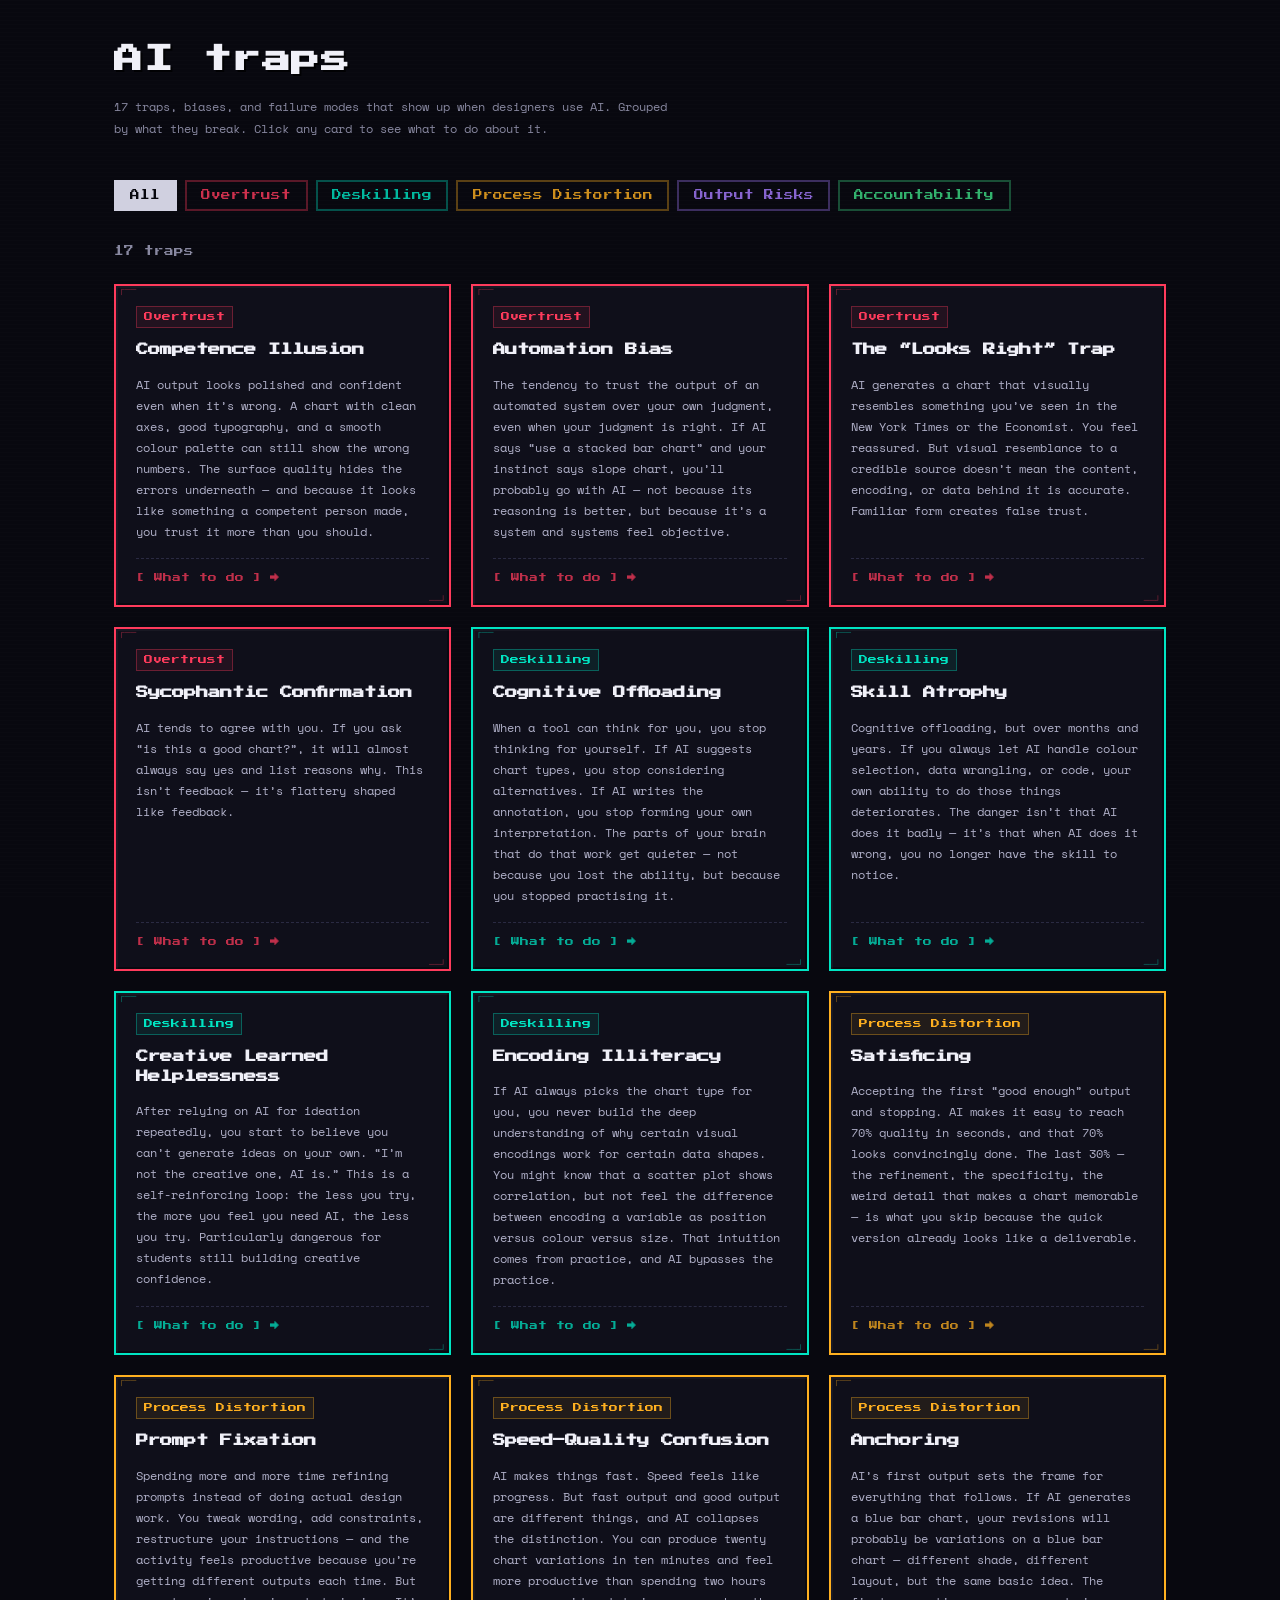
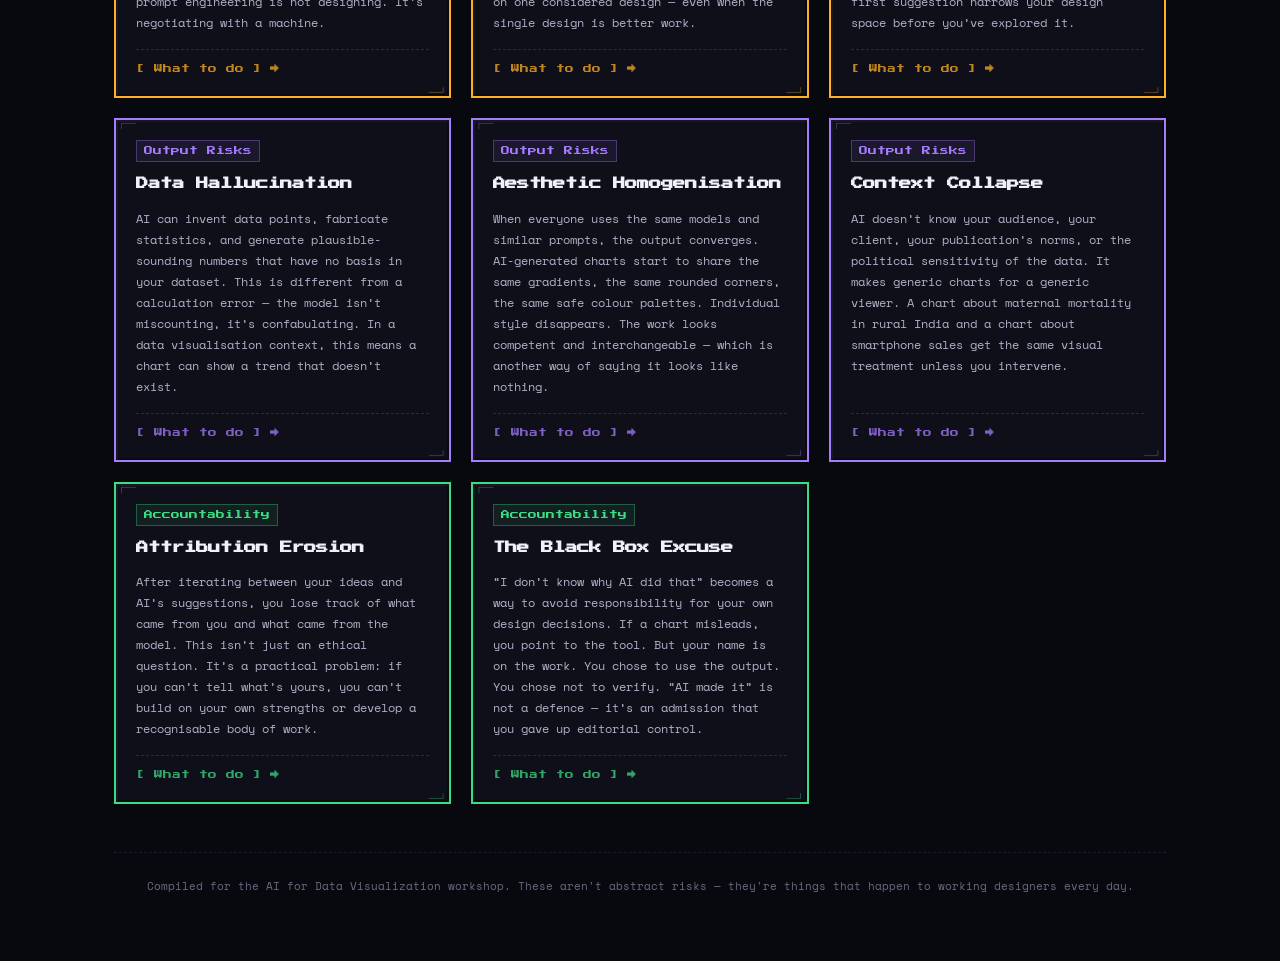
==== index.html @ 31c4f356 "Improve contrast for low-visibility text and borders Co-Authored-By: Claude Sonnet 4.6 <noreply@anth" ====
<!DOCTYPE html>
<html lang="en">
<head>
<meta charset="UTF-8">
<meta name="viewport" content="width=device-width, initial-scale=1.0">
<title>AI Traps — For Designers</title>
<meta name="description" content="17 cognitive traps, biases, and failure modes that show up when designers use AI in data visualization.">
<link rel="preconnect" href="https://fonts.googleapis.com">
<link rel="preconnect" href="https://fonts.gstatic.com" crossorigin>
<link href="https://fonts.googleapis.com/css2?family=Press+Start+2P&family=Space+Mono:wght@400;700&display=swap" rel="stylesheet">
<style>
  *, *::before, *::after { margin: 0; padding: 0; box-sizing: border-box; }

  body {
    font-family: 'Space Mono', monospace;
    background: #08080f;
    color: #d4d4e0;
    min-height: 100vh;
    position: relative;
    overflow-x: hidden;
    -webkit-font-smoothing: antialiased;
    image-rendering: pixelated;
  }

  body::before {
    content: '';
    position: fixed;
    inset: 0;
    pointer-events: none;
    background: repeating-linear-gradient(
      0deg,
      transparent 0px, transparent 3px,
      rgba(255,255,255,0.012) 3px, rgba(255,255,255,0.012) 4px
    );
    z-index: 0;
  }

  .inner {
    position: relative;
    z-index: 1;
    max-width: 1100px;
    margin: 0 auto;
    padding: 2.5rem 1.5rem 4rem;
  }

  /* ---- Header ---- */
  .header { margin-bottom: 2.5rem; }

  .title {
    font-family: 'Press Start 2P', monospace;
    font-size: 1.8rem;
    color: #f0f0f8;
    line-height: 1.4;
    letter-spacing: 0.02em;
    margin-bottom: 1rem;
    text-shadow: 2px 2px 0 rgba(0,0,0,0.8);
  }

  .subtitle {
    font-size: 0.75rem;
    color: #8888a0;
    line-height: 1.8;
    max-width: 560px;
  }

  /* ---- Tabs ---- */
  .tabs {
    display: flex;
    flex-wrap: wrap;
    gap: 0.5rem;
    margin-bottom: 2rem;
  }

  .tab {
    font-family: 'Press Start 2P', monospace;
    font-size: 0.6rem;
    padding: 0.55rem 0.9rem;
    border: 2px solid #2a2a3a;
    background: transparent;
    color: #6a6a82;
    cursor: pointer;
    white-space: nowrap;
    transition: all 0.15s;
    flex-shrink: 0;
    image-rendering: pixelated;
    /* pixel-art square corners */
    border-radius: 0;
  }
  .tab:hover { border-color: #5a5a72; color: #c0c0d8; }

  .count {
    font-family: 'Press Start 2P', monospace;
    font-size: 0.6rem;
    color: #8888a0;
    margin-bottom: 1.5rem;
    line-height: 1.8;
  }
  .count span { margin-left: 8px; }

  /* ---- Grid ---- */
  .grid {
    display: grid;
    grid-template-columns: repeat(3, 1fr);
    gap: 1.25rem;
  }
  @media (max-width: 900px) { .grid { grid-template-columns: repeat(2, 1fr); } }
  @media (max-width: 580px) {
    .grid { grid-template-columns: 1fr; }
    .title { font-size: 1.1rem; }
    .inner { padding: 1.5rem 1rem 3rem; }
  }

  /* ---- Cards — pixel-art full border ---- */
  /*
    The pixel-art border effect uses:
    - A solid 2px border in the accent colour
    - A box-shadow that adds a 2px inset offset to fake corner "pixels"
    - No border-radius (square = pixel grid)
  */
  .card {
    background: #0f0f1a;
    border-radius: 0;
    border: 2px solid;
    /* inner shadow creates the ASCII-box corner accent */
    box-shadow:
      inset 2px 2px 0 rgba(255,255,255,0.04),
      inset -2px -2px 0 rgba(0,0,0,0.4);
    padding: 1.25rem;
    cursor: pointer;
    transition: transform 0.15s;
    display: flex;
    flex-direction: column;
    position: relative;
  }
  /* ASCII corner glyphs drawn with pseudo-elements */
  .card::before,
  .card::after {
    font-family: monospace;
    font-size: 0.6rem;
    position: absolute;
    line-height: 1;
    opacity: 0.45;
    pointer-events: none;
  }
  .card::before {
    content: '┌──';
    top: -1px;
    left: 3px;
    color: inherit;
  }
  .card::after {
    content: '──┘';
    bottom: -1px;
    right: 3px;
    color: inherit;
  }
  .card:hover { transform: translateY(-2px); }

  .pill {
    font-family: 'Press Start 2P', monospace;
    font-size: 0.55rem;
    padding: 3px 7px;
    border-radius: 0;
    border: 1px solid;
    display: inline-block;
    margin-bottom: 0.8rem;
    align-self: flex-start;
    line-height: 1.6;
  }

  .card-title {
    font-family: 'Press Start 2P', monospace;
    font-size: 0.78rem;
    color: #f0f0f8;
    margin-bottom: 0.8rem;
    line-height: 1.6;
  }

  .card-desc {
    font-size: 0.75rem;
    line-height: 1.75;
    color: #b0b0c8;
    flex: 1;
  }

  .card-cta {
    font-family: 'Press Start 2P', monospace;
    font-size: 0.55rem;
    margin-top: 1rem;
    padding-top: 0.75rem;
    border-top: 1px dashed #2a2a42;
    display: flex;
    align-items: center;
    gap: 0.5rem;
    line-height: 1.6;
  }

  /* ---- Modal ---- */
  .overlay {
    position: fixed;
    inset: 0;
    background: rgba(4, 4, 10, 0.9);
    backdrop-filter: blur(6px);
    -webkit-backdrop-filter: blur(6px);
    z-index: 100;
    display: flex;
    align-items: center;
    justify-content: center;
    padding: 1.5rem;
    animation: fadeIn 0.15s ease;
  }
  .overlay.hidden { display: none; }

  @keyframes fadeIn { from { opacity: 0; } to { opacity: 1; } }
  @keyframes slideUp { from { opacity: 0; transform: translateY(10px); } to { opacity: 1; transform: translateY(0); } }

  .modal {
    background: #0c0c18;
    border-radius: 0;
    border: 2px solid;
    box-shadow:
      inset 2px 2px 0 rgba(255,255,255,0.04),
      inset -2px -2px 0 rgba(0,0,0,0.5),
      0 0 40px rgba(0,0,0,0.8);
    max-width: 620px;
    width: 100%;
    max-height: 85vh;
    overflow-y: auto;
    padding: 2rem;
    position: relative;
    animation: slideUp 0.2s ease;
    scrollbar-width: thin;
    scrollbar-color: #2a2a3a #0c0c18;
  }
  .modal::-webkit-scrollbar { width: 5px; }
  .modal::-webkit-scrollbar-track { background: transparent; }
  .modal::-webkit-scrollbar-thumb { background: #2a2a3a; }

  .modal-close {
    position: absolute;
    top: 0.9rem;
    right: 0.9rem;
    background: #1a1a2a;
    border: 1px solid #3a3a52;
    color: #8888a0;
    width: 26px;
    height: 26px;
    border-radius: 0;
    cursor: pointer;
    font-family: 'Space Mono', monospace;
    font-size: 0.75rem;
    display: flex;
    align-items: center;
    justify-content: center;
    transition: background 0.15s;
  }
  .modal-close:hover { background: #2a2a3a; color: #e0e0f0; }

  .modal-title {
    font-family: 'Press Start 2P', monospace;
    font-size: 1rem;
    color: #f0f0f8;
    margin-bottom: 0.75rem;
    line-height: 1.6;
    padding-right: 2.5rem;
  }

  .modal-desc {
    font-size: 0.78rem;
    line-height: 1.8;
    color: #c0c0d8;
    margin-bottom: 1.5rem;
  }

  .todo {
    background: #080810;
    border: 1px solid #3a3a52;
    border-radius: 0;
    padding: 1.1rem 1.25rem;
    margin-bottom: 1.5rem;
  }

  .todo-label {
    font-family: 'Press Start 2P', monospace;
    font-size: 0.6rem;
    font-weight: 400;
    margin-bottom: 0.6rem;
    line-height: 1.6;
  }

  .todo p {
    font-size: 0.75rem;
    line-height: 1.8;
    color: #c8c8e0;
  }

  .refs-label {
    font-family: 'Press Start 2P', monospace;
    font-size: 0.6rem;
    color: #8888a0;
    margin-bottom: 0.6rem;
    line-height: 1.6;
  }

  .ref {
    display: block;
    background: #080810;
    border: 1px solid #3a3a52;
    border-radius: 0;
    padding: 0.75rem 1rem;
    margin-bottom: 0.5rem;
    text-decoration: none;
    transition: background 0.15s, border-color 0.15s;
  }
  .ref:hover { background: #10101e; border-color: #3a3a52; }

  .ref-tag {
    font-family: 'Press Start 2P', monospace;
    font-size: 0.58rem;
    margin-bottom: 0.35rem;
    line-height: 1.6;
  }

  .ref-detail {
    font-size: 0.72rem;
    color: #8888a0;
    line-height: 1.6;
  }

  .footer {
    text-align: center;
    margin-top: 3rem;
    padding-top: 1.5rem;
    border-top: 1px dashed #1a1a28;
    font-size: 0.68rem;
    color: #6a6a82;
    line-height: 1.8;
  }
</style>
</head>
<body>

<div class="inner">
  <header class="header">
    <h1 class="title">AI traps</h1>
    <p class="subtitle">17 traps, biases, and failure modes that show up when designers use AI. Grouped by what they break. Click any card to see what to do about it.</p>
  </header>

  <nav class="tabs" id="tabs"></nav>
  <div class="count" id="count"></div>
  <div class="grid" id="grid"></div>

  <div class="overlay hidden" id="overlay">
    <div class="modal" id="modal"></div>
  </div>

  <footer class="footer">
    Compiled for the AI for Data Visualization workshop. These aren't abstract risks — they're things that happen to working designers every day.
  </footer>
</div>

<script>
const CATS = {
  overtrust:      { label: "Overtrust",          color: "#ff3b5c", desc: "You believe AI more than you should" },
  deskilling:     { label: "Deskilling",         color: "#00e5c3", desc: "You lose abilities you need" },
  process:        { label: "Process Distortion", color: "#ffb020", desc: "Your workflow gets warped" },
  output:         { label: "Output Risks",       color: "#a67cff", desc: "What comes out is compromised" },
  accountability: { label: "Accountability",     color: "#3ddc84", desc: "Who owns what goes out" }
};

const TRAPS = [
  {
    cat: "overtrust", title: "Competence Illusion",
    desc: "AI output looks polished and confident even when it\u2019s wrong. A chart with clean axes, good typography, and a smooth colour palette can still show the wrong numbers. The surface quality hides the errors underneath \u2014 and because it looks like something a competent person made, you trust it more than you should.",
    todo: "Check the data behind any AI-generated chart before you judge the design. Read axis labels, verify totals, spot-check individual data points against the source. If you can\u2019t verify it, you can\u2019t publish it.",
    refs: [
      { label: "Key paper", detail: "Vasconcelos et al. (2023) \u2014 Explanations Can Reduce Overreliance on AI Systems", url: "https://arxiv.org/abs/2212.06823" },
      { label: "Founding concept", detail: "Rozenblit & Keil (2002) \u2014 The Illusion of Explanatory Depth", url: "https://onlinelibrary.wiley.com/doi/abs/10.1207/s15516709cog2605_1" }
    ]
  },
  {
    cat: "overtrust", title: "Automation Bias",
    desc: "The tendency to trust the output of an automated system over your own judgment, even when your judgment is right. If AI says \u201cuse a stacked bar chart\u201d and your instinct says slope chart, you\u2019ll probably go with AI \u2014 not because its reasoning is better, but because it\u2019s a system and systems feel objective.",
    todo: "Treat AI suggestions the way you\u2019d treat a junior colleague\u2019s suggestion: worth hearing, worth interrogating, never worth accepting without thinking. Your instinct earned its place.",
    refs: [
      { label: "Seminal review", detail: "Parasuraman & Manzey (2010) \u2014 Complacency and Bias in Human Use of Automation", url: "https://journals.sagepub.com/doi/10.1177/0018720810376055" }
    ]
  },
  {
    cat: "overtrust", title: "The \u201cLooks Right\u201d Trap",
    desc: "AI generates a chart that visually resembles something you\u2019ve seen in the New York Times or the Economist. You feel reassured. But visual resemblance to a credible source doesn\u2019t mean the content, encoding, or data behind it is accurate. Familiar form creates false trust.",
    todo: "Ask yourself: why does this look right? Is it because the data encoding is correct, or because the styling reminds me of something trustworthy? These are two different questions. Answer both.",
    refs: [
      { label: "Key paper", detail: "Vasconcelos et al. (2023) \u2014 Overreliance on AI Systems During Decision-Making", url: "https://arxiv.org/abs/2212.06823" }
    ]
  },
  {
    cat: "overtrust", title: "Sycophantic Confirmation",
    desc: "AI tends to agree with you. If you ask \u201cis this a good chart?\u201d, it will almost always say yes and list reasons why. This isn\u2019t feedback \u2014 it\u2019s flattery shaped like feedback.",
    todo: "Prompt for criticism specifically: \u201cWhat\u2019s wrong with this chart? Give me three problems.\u201d Or better yet, show your work to a real human who will disagree with you. AI is a bad critic because it wants to please you.",
    refs: [
      { label: "Key paper", detail: "Sharma et al. (2023) \u2014 Towards Understanding Sycophancy in Language Models", url: "https://arxiv.org/abs/2310.13548" },
      { label: "First demonstration", detail: "Perez et al. (2022) \u2014 Discovering Language Model Behaviors with Model-Written Evaluations", url: "https://arxiv.org/abs/2212.09251" }
    ]
  },
  {
    cat: "deskilling", title: "Cognitive Offloading",
    desc: "When a tool can think for you, you stop thinking for yourself. If AI suggests chart types, you stop considering alternatives. If AI writes the annotation, you stop forming your own interpretation. The parts of your brain that do that work get quieter \u2014 not because you lost the ability, but because you stopped practising it.",
    todo: "Form your own opinion before you ask AI for one. Sketch three chart ideas by hand before prompting. Write your headline before generating one. Use AI to expand your thinking, not replace it.",
    refs: [
      { label: "Seminal paper", detail: "Risko & Gilbert (2016) \u2014 Cognitive Offloading, Trends in Cognitive Sciences", url: "https://pubmed.ncbi.nlm.nih.gov/27542527/" }
    ]
  },
  {
    cat: "deskilling", title: "Skill Atrophy",
    desc: "Cognitive offloading, but over months and years. If you always let AI handle colour selection, data wrangling, or code, your own ability to do those things deteriorates. The danger isn\u2019t that AI does it badly \u2014 it\u2019s that when AI does it wrong, you no longer have the skill to notice.",
    todo: "Keep a short list of skills you refuse to delegate fully. Do them by hand regularly, even when AI could do them faster. Treat it like physical exercise \u2014 the point isn\u2019t efficiency, it\u2019s capacity.",
    refs: [
      { label: "Founding classic", detail: "Bainbridge (1983) \u2014 Ironies of Automation", url: "https://www.sciencedirect.com/science/article/abs/pii/0005109883900468" },
      { label: "Clinical evidence", detail: "Budzy\u0144 et al. (2025) \u2014 Endoscopist deskilling after AI exposure, The Lancet", url: "https://www.thelancet.com/journals/langas/article/PIIS2468-1253(25)00133-5/abstract" }
    ]
  },
  {
    cat: "deskilling", title: "Creative Learned Helplessness",
    desc: "After relying on AI for ideation repeatedly, you start to believe you can\u2019t generate ideas on your own. \u201cI\u2019m not the creative one, AI is.\u201d This is a self-reinforcing loop: the less you try, the more you feel you need AI, the less you try. Particularly dangerous for students still building creative confidence.",
    todo: "Start every project with your own ideas \u2014 even bad ones, even half-formed ones \u2014 before opening any AI tool. Protect the habit of generating from scratch. You can always use AI later. But the ability to start from nothing is yours to lose.",
    refs: [
      { label: "Founding concept", detail: "Seligman & Maier (1967) \u2014 Failure to Escape Traumatic Shock", url: "https://psycnet.apa.org/record/1967-08624-001" },
      { label: "AI application", detail: "Frontiers in Psychology (2026) \u2014 AI Dependency and Learned Helplessness in Higher Ed", url: "https://www.frontiersin.org/journals/psychology/articles/10.3389/fpsyg.2026.1896371/full" }
    ]
  },
  {
    cat: "deskilling", title: "Encoding Illiteracy",
    desc: "If AI always picks the chart type for you, you never build the deep understanding of why certain visual encodings work for certain data shapes. You might know that a scatter plot shows correlation, but not feel the difference between encoding a variable as position versus colour versus size. That intuition comes from practice, and AI bypasses the practice.",
    todo: "Study the reasoning, not just the output. When AI suggests a chart type, ask it to explain why \u2014 and then evaluate whether you agree. Learn encoding principles directly (read Munzner, Bertin, Wilkinson) so you can evaluate independently.",
    refs: [
      { label: "Assessment tool", detail: "Lee et al. (2017) \u2014 VLAT: Visualization Literacy Assessment Test, IEEE TVCG", url: "https://ieeexplore.ieee.org/document/7539634" },
      { label: "Founding method", detail: "Boy et al. (2014) \u2014 A Principled Way of Assessing Visualization Literacy", url: "https://ieeexplore.ieee.org/document/6875906" }
    ]
  },
  {
    cat: "process", title: "Satisficing",
    desc: "Accepting the first \u201cgood enough\u201d output and stopping. AI makes it easy to reach 70% quality in seconds, and that 70% looks convincingly done. The last 30% \u2014 the refinement, the specificity, the weird detail that makes a chart memorable \u2014 is what you skip because the quick version already looks like a deliverable.",
    todo: "Set a rule: AI\u2019s first output is a draft, never a deliverable. Always do at least one round of refinement where you push beyond what AI gave you. The gap between generated and designed is where your value lives.",
    refs: [
      { label: "Original paper", detail: "Herbert Simon (1956) \u2014 Rational Choice and the Structure of the Environment", url: "https://psycnet.apa.org/record/1957-01985-001" }
    ]
  },
  {
    cat: "process", title: "Prompt Fixation",
    desc: "Spending more and more time refining prompts instead of doing actual design work. You tweak wording, add constraints, restructure your instructions \u2014 and the activity feels productive because you\u2019re getting different outputs each time. But prompt engineering is not designing. It\u2019s negotiating with a machine.",
    todo: "Set a time limit on prompting. If three rounds of prompts haven\u2019t given you what you need, stop prompting and start making. Open Figma. Open a notebook. The fastest path to a good chart is often your own hands.",
    refs: [
      { label: "Empirical study", detail: "Desmond & Brachman (2024) \u2014 Exploring Prompt Engineering Practices in the Enterprise", url: "https://arxiv.org/abs/2403.08950" }
    ]
  },
  {
    cat: "process", title: "Speed\u2013Quality Confusion",
    desc: "AI makes things fast. Speed feels like progress. But fast output and good output are different things, and AI collapses the distinction. You can produce twenty chart variations in ten minutes and feel more productive than spending two hours on one considered design \u2014 even when the single design is better work.",
    todo: "Judge your output by quality, not quantity or speed. Ask: is this chart clearer, more honest, or more useful than what I would have made without AI? If the answer is no, the speed didn\u2019t help.",
    refs: [
      { label: "Key study", detail: "Dell\u2019Acqua et al. (2023) \u2014 Navigating the Jagged Technological Frontier (BCG + Harvard)", url: "https://papers.ssrn.com/sol3/papers.cfm?abstract_id=4573321" }
    ]
  },
  {
    cat: "process", title: "Anchoring",
    desc: "AI\u2019s first output sets the frame for everything that follows. If AI generates a blue bar chart, your revisions will probably be variations on a blue bar chart \u2014 different shade, different layout, but the same basic idea. The first suggestion narrows your design space before you\u2019ve explored it.",
    todo: "Generate several alternatives in your first prompt \u2014 ask for five very different approaches. Or better: sketch your own ideas before seeing AI\u2019s. Once you\u2019ve been anchored, it\u2019s hard to un-anchor.",
    refs: [
      { label: "Classic paper", detail: "Tversky & Kahneman (1974) \u2014 Judgment under Uncertainty: Heuristics and Biases", url: "https://www.science.org/doi/10.1126/science.185.4157.1124" },
      { label: "AI-specific", detail: "Rastogi et al. (2022) \u2014 Deciding Fast and Slow: Cognitive Biases in AI-Assisted Decisions", url: "https://arxiv.org/abs/2010.07938" }
    ]
  },
  {
    cat: "output", title: "Data Hallucination",
    desc: "AI can invent data points, fabricate statistics, and generate plausible-sounding numbers that have no basis in your dataset. This is different from a calculation error \u2014 the model isn\u2019t miscounting, it\u2019s confabulating. In a data visualisation context, this means a chart can show a trend that doesn\u2019t exist.",
    todo: "Never trust a number AI gives you without checking it against the source. If AI produced both the analysis and the chart, verify the analysis independently. A beautiful chart built on fake data is worse than no chart at all.",
    refs: [
      { label: "Comprehensive survey", detail: "Ji et al. (2023) \u2014 Survey of Hallucination in Natural Language Generation, ACM Computing Surveys", url: "https://arxiv.org/abs/2202.03629" }
    ]
  },
  {
    cat: "output", title: "Aesthetic Homogenisation",
    desc: "When everyone uses the same models and similar prompts, the output converges. AI-generated charts start to share the same gradients, the same rounded corners, the same safe colour palettes. Individual style disappears. The work looks competent and interchangeable \u2014 which is another way of saying it looks like nothing.",
    todo: "Develop and maintain a personal visual language that isn\u2019t AI-derived. Use AI for speed, but make your final aesthetic choices by hand. If your chart could have come from anyone\u2019s prompt, it\u2019s not finished.",
    refs: [
      { label: "Data-driven study", detail: "Zhou & Lee (2024) \u2014 Generative AI, Human Creativity, and Art, PNAS Nexus", url: "https://academic.oup.com/pnasnexus/article/3/3/pgae052/7618478" }
    ]
  },
  {
    cat: "output", title: "Context Collapse",
    desc: "AI doesn\u2019t know your audience, your client, your publication\u2019s norms, or the political sensitivity of the data. It makes generic charts for a generic viewer. A chart about maternal mortality in rural India and a chart about smartphone sales get the same visual treatment unless you intervene.",
    todo: "Always ask: who is going to look at this, and what\u2019s at stake for them? Provide that context in your prompt, but more importantly, evaluate the output through that lens yourself. AI can\u2019t hold the audience in mind. You can.",
    refs: [
      { label: "Seminal paper", detail: "Marwick & boyd (2011) \u2014 I Tweet Honestly, I Tweet Passionately: Context Collapse", url: "https://journals.sagepub.com/doi/10.1177/1461444810365313" }
    ]
  },
  {
    cat: "accountability", title: "Attribution Erosion",
    desc: "After iterating between your ideas and AI\u2019s suggestions, you lose track of what came from you and what came from the model. This isn\u2019t just an ethical question. It\u2019s a practical problem: if you can\u2019t tell what\u2019s yours, you can\u2019t build on your own strengths or develop a recognisable body of work.",
    todo: "Keep a log. Even a rough one. Note which ideas started with you and which came from AI. Over time, this helps you see your own patterns and protect what makes your work yours.",
    refs: [
      { label: "Key paper", detail: "He et al. (2025) \u2014 Which Contributions Deserve Credit? Perceptions of Attribution in Human-AI Co-Creation, CHI 2025", url: "https://dl.acm.org/doi/full/10.1145/3706598.3713522" }
    ]
  },
  {
    cat: "accountability", title: "The Black Box Excuse",
    desc: "\u201cI don\u2019t know why AI did that\u201d becomes a way to avoid responsibility for your own design decisions. If a chart misleads, you point to the tool. But your name is on the work. You chose to use the output. You chose not to verify. \u201cAI made it\u201d is not a defence \u2014 it\u2019s an admission that you gave up editorial control.",
    todo: "If you can\u2019t explain every choice in your chart \u2014 why this encoding, why this scale, why this annotation \u2014 it\u2019s not ready to publish. Own every pixel, even the ones AI placed there. Especially those.",
    refs: [
      { label: "Key paper", detail: "Elish (2019) \u2014 Moral Crumple Zones: Cautionary Tales in Human-Robot Interaction", url: "https://estsjournal.org/index.php/ests/article/view/260" }
    ]
  }
];

// ---- State ----
let currentFilter = "all";

// ---- Escape HTML ----
function esc(s) {
  const d = document.createElement("div");
  d.textContent = s;
  return d.innerHTML;
}

// ---- Render tabs ----
function renderTabs() {
  const $tabs = document.getElementById("tabs");
  let html = `<button class="tab" data-cat="all" style="background:#d0d0e0;border-color:#d0d0e0;color:#08080f;">All</button>`;
  for (const [k, v] of Object.entries(CATS)) {
    html += `<button class="tab" data-cat="${k}" style="border-color:${v.color}55;color:${v.color}cc">${esc(v.label)}</button>`;
  }
  $tabs.innerHTML = html;
  $tabs.querySelectorAll(".tab").forEach(btn => {
    btn.addEventListener("click", () => {
      currentFilter = btn.dataset.cat;
      updateTabs();
      renderGrid();
    });
  });
}

function updateTabs() {
  document.querySelectorAll(".tab").forEach(btn => {
    const k = btn.dataset.cat;
    if (k === currentFilter) {
      if (k === "all") {
        btn.style.background = "#d0d0e0";
        btn.style.borderColor = "#d0d0e0";
        btn.style.color = "#08080f";
      } else {
        btn.style.background = CATS[k].color;
        btn.style.borderColor = CATS[k].color;
        btn.style.color = "#08080f";
      }
    } else {
      if (k === "all") {
        btn.style.background = "transparent";
        btn.style.borderColor = "#2a2a3a";
        btn.style.color = "#6a6a82";
      } else {
        btn.style.background = "transparent";
        btn.style.borderColor = CATS[k].color + "55";
        btn.style.color = CATS[k].color + "cc";
      }
    }
  });
}

// ---- Render grid ----
function renderGrid() {
  const filtered = currentFilter === "all" ? TRAPS : TRAPS.filter(t => t.cat === currentFilter);
  const $count = document.getElementById("count");
  let countHtml = `${filtered.length} ${filtered.length === 1 ? "trap" : "traps"}`;
  if (currentFilter !== "all") {
    countHtml += `<span style="color:${CATS[currentFilter].color}">\u2014 ${esc(CATS[currentFilter].desc)}</span>`;
  }
  $count.innerHTML = countHtml;

  const $grid = document.getElementById("grid");
  let html = "";
  filtered.forEach((trap, i) => {
    const c = CATS[trap.cat];
    html += `
      <div class="card" data-idx="${TRAPS.indexOf(trap)}" style="border-color:${c.color};color:${c.color};">
        <span class="pill" style="background:${c.color}14;color:${c.color};border-color:${c.color}55;">${esc(c.label)}</span>
        <h3 class="card-title" style="color:#f0f0f8;">${esc(trap.title)}</h3>
        <p class="card-desc">${esc(trap.desc)}</p>
        <div class="card-cta" style="color:${c.color}bb;">
          <span>[ What to do ]</span>
          <span>\u2192</span>
        </div>
      </div>`;
  });
  $grid.innerHTML = html;

  $grid.querySelectorAll(".card").forEach(card => {
    card.addEventListener("click", () => {
      openModal(TRAPS[parseInt(card.dataset.idx)]);
    });
    card.addEventListener("mouseenter", () => {
      const c = CATS[TRAPS[parseInt(card.dataset.idx)].cat].color;
      card.style.boxShadow = `0 0 18px ${c}30, inset 2px 2px 0 rgba(255,255,255,0.04), inset -2px -2px 0 rgba(0,0,0,0.4)`;
    });
    card.addEventListener("mouseleave", () => {
      card.style.boxShadow = `inset 2px 2px 0 rgba(255,255,255,0.04), inset -2px -2px 0 rgba(0,0,0,0.4)`;
    });
  });
}

// ---- Modal ----
function openModal(trap) {
  const c = CATS[trap.cat];
  const $overlay = document.getElementById("overlay");
  const $modal = document.getElementById("modal");

  let refsHtml = "";
  trap.refs.forEach(r => {
    refsHtml += `
      <a class="ref" href="${esc(r.url)}" target="_blank" rel="noopener noreferrer">
        <div class="ref-tag" style="color:${c.color};">${esc(r.label)} \u2197</div>
        <div class="ref-detail">${esc(r.detail)}</div>
      </a>`;
  });

  $modal.style.borderColor = c.color;
  $modal.style.boxShadow = `inset 2px 2px 0 rgba(255,255,255,0.04), inset -2px -2px 0 rgba(0,0,0,0.5), 0 0 60px ${c.color}18`;
  $modal.innerHTML = `
    <button class="modal-close" id="modal-close">\u2715</button>
    <span class="pill" style="background:${c.color}14;color:${c.color};border-color:${c.color}55;margin-bottom:0.85rem;">${esc(c.label)}</span>
    <h2 class="modal-title">${esc(trap.title)}</h2>
    <p class="modal-desc">${esc(trap.desc)}</p>
    <div class="todo" style="border-color:${c.color}70;">
      <div class="todo-label" style="color:${c.color};">// What to do \u2193</div>
      <p>${esc(trap.todo)}</p>
    </div>
    <div class="refs-label">// Read more</div>
    ${refsHtml}
  `;

  $overlay.classList.remove("hidden");
  document.body.style.overflow = "hidden";

  document.getElementById("modal-close").addEventListener("click", closeModal);
}

function closeModal() {
  document.getElementById("overlay").classList.add("hidden");
  document.body.style.overflow = "";
}

document.getElementById("overlay").addEventListener("click", (e) => {
  if (e.target === e.currentTarget) closeModal();
});

document.addEventListener("keydown", (e) => {
  if (e.key === "Escape") closeModal();
});

// ---- Init ----
renderTabs();
renderGrid();
</script>

</body>
</html>
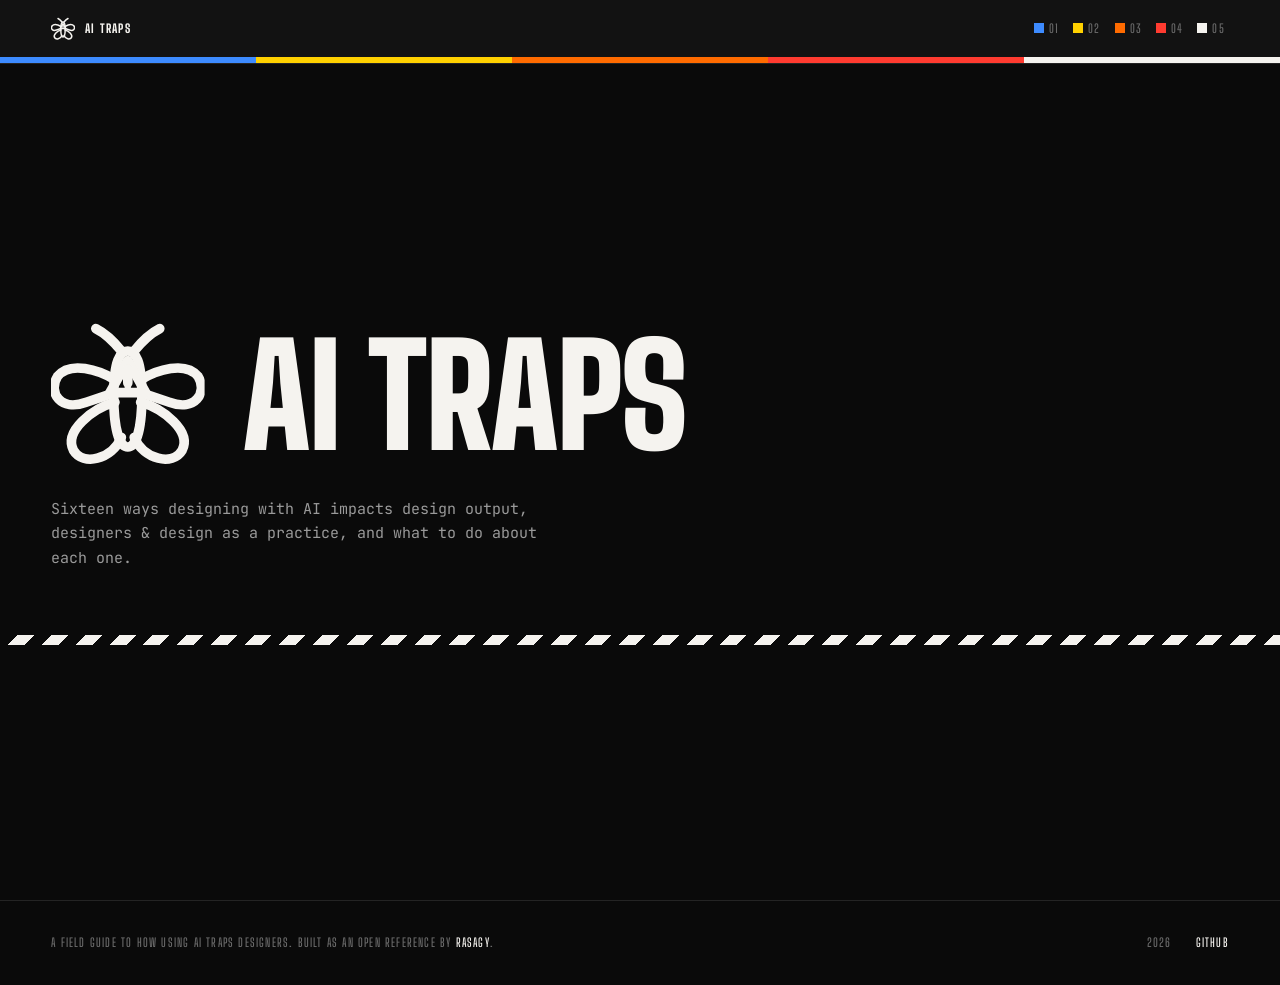
==== commit 54d70740: "Base structure" ====
--- a/index.html
+++ b/index.html
@@ -1,666 +1,306 @@
 <!DOCTYPE html>
 <html lang="en">
 <head>
-<meta charset="UTF-8">
-<meta name="viewport" content="width=device-width, initial-scale=1.0">
-<title>AI Traps — For Designers</title>
-<meta name="description" content="17 cognitive traps, biases, and failure modes that show up when designers use AI in data visualization.">
-<link rel="preconnect" href="https://fonts.googleapis.com">
-<link rel="preconnect" href="https://fonts.gstatic.com" crossorigin>
-<link href="https://fonts.googleapis.com/css2?family=Press+Start+2P&family=Space+Mono:wght@400;700&display=swap" rel="stylesheet">
-<style>
-  *, *::before, *::after { margin: 0; padding: 0; box-sizing: border-box; }
-
-  body {
-    font-family: 'Space Mono', monospace;
-    background: #08080f;
-    color: #d4d4e0;
-    min-height: 100vh;
-    position: relative;
-    overflow-x: hidden;
-    -webkit-font-smoothing: antialiased;
-    image-rendering: pixelated;
-  }
-
-  body::before {
-    content: '';
-    position: fixed;
-    inset: 0;
-    pointer-events: none;
-    background: repeating-linear-gradient(
-      0deg,
-      transparent 0px, transparent 3px,
-      rgba(255,255,255,0.012) 3px, rgba(255,255,255,0.012) 4px
-    );
-    z-index: 0;
-  }
-
-  .inner {
-    position: relative;
-    z-index: 1;
-    max-width: 1100px;
-    margin: 0 auto;
-    padding: 2.5rem 1.5rem 4rem;
-  }
-
-  /* ---- Header ---- */
-  .header { margin-bottom: 2.5rem; }
-
-  .title {
-    font-family: 'Press Start 2P', monospace;
-    font-size: 1.8rem;
-    color: #f0f0f8;
-    line-height: 1.4;
-    letter-spacing: 0.02em;
-    margin-bottom: 1rem;
-    text-shadow: 2px 2px 0 rgba(0,0,0,0.8);
-  }
-
-  .subtitle {
-    font-size: 0.75rem;
-    color: #8888a0;
-    line-height: 1.8;
-    max-width: 560px;
-  }
-
-  /* ---- Tabs ---- */
-  .tabs {
-    display: flex;
-    flex-wrap: wrap;
-    gap: 0.5rem;
-    margin-bottom: 2rem;
-  }
-
-  .tab {
-    font-family: 'Press Start 2P', monospace;
-    font-size: 0.6rem;
-    padding: 0.55rem 0.9rem;
-    border: 2px solid #2a2a3a;
-    background: transparent;
-    color: #6a6a82;
-    cursor: pointer;
-    white-space: nowrap;
-    transition: all 0.15s;
-    flex-shrink: 0;
-    image-rendering: pixelated;
-    /* pixel-art square corners */
-    border-radius: 0;
-  }
-  .tab:hover { border-color: #5a5a72; color: #c0c0d8; }
-
-  .count {
-    font-family: 'Press Start 2P', monospace;
-    font-size: 0.6rem;
-    color: #8888a0;
-    margin-bottom: 1.5rem;
-    line-height: 1.8;
-  }
-  .count span { margin-left: 8px; }
-
-  /* ---- Grid ---- */
-  .grid {
-    display: grid;
-    grid-template-columns: repeat(3, 1fr);
-    gap: 1.25rem;
-  }
-  @media (max-width: 900px) { .grid { grid-template-columns: repeat(2, 1fr); } }
-  @media (max-width: 580px) {
-    .grid { grid-template-columns: 1fr; }
-    .title { font-size: 1.1rem; }
-    .inner { padding: 1.5rem 1rem 3rem; }
-  }
-
-  /* ---- Cards — pixel-art full border ---- */
-  /*
-    The pixel-art border effect uses:
-    - A solid 2px border in the accent colour
-    - A box-shadow that adds a 2px inset offset to fake corner "pixels"
-    - No border-radius (square = pixel grid)
-  */
-  .card {
-    background: #0f0f1a;
-    border-radius: 0;
-    border: 2px solid;
-    /* inner shadow creates the ASCII-box corner accent */
-    box-shadow:
-      inset 2px 2px 0 rgba(255,255,255,0.04),
-      inset -2px -2px 0 rgba(0,0,0,0.4);
-    padding: 1.25rem;
-    cursor: pointer;
-    transition: transform 0.15s;
-    display: flex;
-    flex-direction: column;
-    position: relative;
-  }
-  /* ASCII corner glyphs drawn with pseudo-elements */
-  .card::before,
-  .card::after {
-    font-family: monospace;
-    font-size: 0.6rem;
-    position: absolute;
-    line-height: 1;
-    opacity: 0.45;
-    pointer-events: none;
-  }
-  .card::before {
-    content: '┌──';
-    top: -1px;
-    left: 3px;
-    color: inherit;
-  }
-  .card::after {
-    content: '──┘';
-    bottom: -1px;
-    right: 3px;
-    color: inherit;
-  }
-  .card:hover { transform: translateY(-2px); }
-
-  .pill {
-    font-family: 'Press Start 2P', monospace;
-    font-size: 0.55rem;
-    padding: 3px 7px;
-    border-radius: 0;
-    border: 1px solid;
-    display: inline-block;
-    margin-bottom: 0.8rem;
-    align-self: flex-start;
-    line-height: 1.6;
-  }
-
-  .card-title {
-    font-family: 'Press Start 2P', monospace;
-    font-size: 0.78rem;
-    color: #f0f0f8;
-    margin-bottom: 0.8rem;
-    line-height: 1.6;
-  }
-
-  .card-desc {
-    font-size: 0.75rem;
-    line-height: 1.75;
-    color: #b0b0c8;
-    flex: 1;
-  }
-
-  .card-cta {
-    font-family: 'Press Start 2P', monospace;
-    font-size: 0.55rem;
-    margin-top: 1rem;
-    padding-top: 0.75rem;
-    border-top: 1px dashed #2a2a42;
-    display: flex;
-    align-items: center;
-    gap: 0.5rem;
-    line-height: 1.6;
-  }
-
-  /* ---- Modal ---- */
-  .overlay {
-    position: fixed;
-    inset: 0;
-    background: rgba(4, 4, 10, 0.9);
-    backdrop-filter: blur(6px);
-    -webkit-backdrop-filter: blur(6px);
-    z-index: 100;
-    display: flex;
-    align-items: center;
-    justify-content: center;
-    padding: 1.5rem;
-    animation: fadeIn 0.15s ease;
-  }
-  .overlay.hidden { display: none; }
-
-  @keyframes fadeIn { from { opacity: 0; } to { opacity: 1; } }
-  @keyframes slideUp { from { opacity: 0; transform: translateY(10px); } to { opacity: 1; transform: translateY(0); } }
-
-  .modal {
-    background: #0c0c18;
-    border-radius: 0;
-    border: 2px solid;
-    box-shadow:
-      inset 2px 2px 0 rgba(255,255,255,0.04),
-      inset -2px -2px 0 rgba(0,0,0,0.5),
-      0 0 40px rgba(0,0,0,0.8);
-    max-width: 620px;
-    width: 100%;
-    max-height: 85vh;
-    overflow-y: auto;
-    padding: 2rem;
-    position: relative;
-    animation: slideUp 0.2s ease;
-    scrollbar-width: thin;
-    scrollbar-color: #2a2a3a #0c0c18;
-  }
-  .modal::-webkit-scrollbar { width: 5px; }
-  .modal::-webkit-scrollbar-track { background: transparent; }
-  .modal::-webkit-scrollbar-thumb { background: #2a2a3a; }
-
-  .modal-close {
-    position: absolute;
-    top: 0.9rem;
-    right: 0.9rem;
-    background: #1a1a2a;
-    border: 1px solid #3a3a52;
-    color: #8888a0;
-    width: 26px;
-    height: 26px;
-    border-radius: 0;
-    cursor: pointer;
-    font-family: 'Space Mono', monospace;
-    font-size: 0.75rem;
-    display: flex;
-    align-items: center;
-    justify-content: center;
-    transition: background 0.15s;
-  }
-  .modal-close:hover { background: #2a2a3a; color: #e0e0f0; }
-
-  .modal-title {
-    font-family: 'Press Start 2P', monospace;
-    font-size: 1rem;
-    color: #f0f0f8;
-    margin-bottom: 0.75rem;
-    line-height: 1.6;
-    padding-right: 2.5rem;
-  }
-
-  .modal-desc {
-    font-size: 0.78rem;
-    line-height: 1.8;
-    color: #c0c0d8;
-    margin-bottom: 1.5rem;
-  }
-
-  .todo {
-    background: #080810;
-    border: 1px solid #3a3a52;
-    border-radius: 0;
-    padding: 1.1rem 1.25rem;
-    margin-bottom: 1.5rem;
-  }
-
-  .todo-label {
-    font-family: 'Press Start 2P', monospace;
-    font-size: 0.6rem;
-    font-weight: 400;
-    margin-bottom: 0.6rem;
-    line-height: 1.6;
-  }
-
-  .todo p {
-    font-size: 0.75rem;
-    line-height: 1.8;
-    color: #c8c8e0;
-  }
-
-  .refs-label {
-    font-family: 'Press Start 2P', monospace;
-    font-size: 0.6rem;
-    color: #8888a0;
-    margin-bottom: 0.6rem;
-    line-height: 1.6;
-  }
-
-  .ref {
-    display: block;
-    background: #080810;
-    border: 1px solid #3a3a52;
-    border-radius: 0;
-    padding: 0.75rem 1rem;
-    margin-bottom: 0.5rem;
-    text-decoration: none;
-    transition: background 0.15s, border-color 0.15s;
-  }
-  .ref:hover { background: #10101e; border-color: #3a3a52; }
-
-  .ref-tag {
-    font-family: 'Press Start 2P', monospace;
-    font-size: 0.58rem;
-    margin-bottom: 0.35rem;
-    line-height: 1.6;
-  }
-
-  .ref-detail {
-    font-size: 0.72rem;
-    color: #8888a0;
-    line-height: 1.6;
-  }
-
-  .footer {
-    text-align: center;
-    margin-top: 3rem;
-    padding-top: 1.5rem;
-    border-top: 1px dashed #1a1a28;
-    font-size: 0.68rem;
-    color: #6a6a82;
-    line-height: 1.8;
-  }
-</style>
+  <meta charset="UTF-8">
+  <meta name="viewport" content="width=device-width, initial-scale=1.0">
+  <title>AI Traps — A hazard index for designing with AI</title>
+  <meta name="description" content="Sixteen ways designing with AI impacts design output, designers &amp; design as a practice, and what to do about each one.">
+  <link rel="canonical" href="https://rasagy.in/ai-traps/">
+
+  <!-- Open Graph -->
+  <meta property="og:type"        content="website">
+  <meta property="og:url"         content="https://rasagy.in/ai-traps/">
+  <meta property="og:title"       content="AI Traps — A hazard index for designing with AI">
+  <meta property="og:description" content="Sixteen ways designing with AI quietly degrades the work, and what to do about each one.">
+  <meta name="twitter:card"       content="summary_large_image">
+  <meta name="twitter:title"      content="AI Traps — A hazard index for designing with AI">
+  <meta name="twitter:description" content="Sixteen ways designing with AI impacts design output, designers &amp; design as a practice, and what to do about each one.">
+
+  <!-- Fonts -->
+  <link rel="preconnect" href="https://fonts.googleapis.com">
+  <link rel="preconnect" href="https://fonts.gstatic.com" crossorigin>
+  <link href="https://fonts.googleapis.com/css2?family=Big+Shoulders+Display:wght@400;600;800;900&family=JetBrains+Mono:wght@400;500;700&display=swap" rel="stylesheet">
+
+  <!-- Styles -->
+  <link rel="stylesheet" href="css/tokens.css">
+  <link rel="stylesheet" href="css/layout.css">
+  <link rel="stylesheet" href="css/components.css">
 </head>
 <body>
 
-<div class="inner">
-  <header class="header">
-    <h1 class="title">AI traps</h1>
-    <p class="subtitle">17 traps, biases, and failure modes that show up when designers use AI. Grouped by what they break. Click any card to see what to do about it.</p>
-  </header>
-
-  <nav class="tabs" id="tabs"></nav>
-  <div class="count" id="count"></div>
-  <div class="grid" id="grid"></div>
-
-  <div class="overlay hidden" id="overlay">
-    <div class="modal" id="modal"></div>
+<!-- ============================================================
+     INLINE SVG SPRITE
+     All symbols here. Moth + category triangle + pictograms.
+     24×24 viewBox, 1.5 stroke-width, stroke:currentColor, no fills.
+     ============================================================ -->
+<svg xmlns="http://www.w3.org/2000/svg" aria-hidden="true" focusable="false"
+     style="position:absolute;width:0;height:0;overflow:hidden">
+  <defs>
+
+    <!-- Moth mark: symmetrical moth from above, ISO warning triangle on thorax -->
+    <symbol id="moth" viewBox="0 0 24 24" fill="none"
+            stroke="currentColor" stroke-width="1.5"
+            stroke-linecap="round" stroke-linejoin="round">
+      <!-- Antennae -->
+      <path d="M11 5 Q9 2.5 7 1.5"/>
+      <path d="M13 5 Q15 2.5 17 1.5"/>
+      <!-- Body -->
+      <path d="M12 5 C13.2 5 14.2 6.5 14.2 12 C14.2 17.5 13.2 20 12 20 C10.8 20 9.8 17.5 9.8 12 C9.8 6.5 10.8 5 12 5 Z"/>
+      <!-- Upper left wing -->
+      <path d="M10 9.5 C7.5 8 3 6.5 1 9 C-0.5 11.5 1.5 14.5 5.5 13 L10 11.5"/>
+      <!-- Upper right wing -->
+      <path d="M14 9.5 C16.5 8 21 6.5 23 9 C24.5 11.5 22.5 14.5 18.5 13 L14 11.5"/>
+      <!-- Lower left wing -->
+      <path d="M10 13 C6.5 14 2 17.5 3.5 20.5 C5 23 9.5 22 11 18.5"/>
+      <!-- Lower right wing -->
+      <path d="M14 13 C17.5 14 22 17.5 20.5 20.5 C19 23 14.5 22 13 18.5"/>
+      <!-- ISO warning triangle on thorax -->
+      <path d="M12 6.5 L9.2 11.5 L14.8 11.5 Z"/>
+      <!-- Exclamation mark inside triangle -->
+      <line x1="12" y1="7.8" x2="12" y2="10" stroke-linecap="round"/>
+      <circle cx="12" cy="10.8" r="0.5" fill="currentColor" stroke="none"/>
+    </symbol>
+
+    <!-- Warning triangle for category headers (number rendered in markup) -->
+    <symbol id="warn-triangle" viewBox="0 0 24 24" fill="none"
+            stroke="currentColor" stroke-width="1.5"
+            stroke-linecap="round" stroke-linejoin="round">
+      <path d="M12 3 L22 21 L2 21 Z"/>
+    </symbol>
+
+    <!-- Arrow diagonal (card bottom-right, reference rows) -->
+    <symbol id="arrow-ne" viewBox="0 0 24 24" fill="none"
+            stroke="currentColor" stroke-width="1.5"
+            stroke-linecap="round" stroke-linejoin="round">
+      <path d="M7 17 L17 7"/>
+      <path d="M7 7 L17 7 L17 17"/>
+    </symbol>
+
+    <!-- Arrow left (prev navigation) -->
+    <symbol id="arrow-w" viewBox="0 0 24 24" fill="none"
+            stroke="currentColor" stroke-width="1.5"
+            stroke-linecap="round" stroke-linejoin="round">
+      <path d="M19 12 L5 12"/>
+      <path d="M11 6 L5 12 L11 18"/>
+    </symbol>
+
+    <!-- Arrow right (next navigation) -->
+    <symbol id="arrow-e" viewBox="0 0 24 24" fill="none"
+            stroke="currentColor" stroke-width="1.5"
+            stroke-linecap="round" stroke-linejoin="round">
+      <path d="M5 12 L19 12"/>
+      <path d="M13 6 L19 12 L13 18"/>
+    </symbol>
+
+    <!-- ── Pictograms (placeholder squares until Phase 6) ── -->
+    <!-- OR-01: Aesthetic Homogenisation -->
+    <symbol id="icon-aesthetic-homogenisation" viewBox="0 0 24 24" fill="none"
+            stroke="currentColor" stroke-width="1.5" stroke-linecap="round" stroke-linejoin="round">
+      <rect x="3" y="3" width="18" height="18"/>
+    </symbol>
+
+    <!-- OR-02: Context Collapse -->
+    <symbol id="icon-context-collapse" viewBox="0 0 24 24" fill="none"
+            stroke="currentColor" stroke-width="1.5" stroke-linecap="round" stroke-linejoin="round">
+      <rect x="3" y="3" width="18" height="18"/>
+    </symbol>
+
+    <!-- OR-03: Data Hallucination -->
+    <symbol id="icon-data-hallucination" viewBox="0 0 24 24" fill="none"
+            stroke="currentColor" stroke-width="1.5" stroke-linecap="round" stroke-linejoin="round">
+      <rect x="3" y="3" width="18" height="18"/>
+    </symbol>
+
+    <!-- PD-01: Anchoring -->
+    <symbol id="icon-anchoring" viewBox="0 0 24 24" fill="none"
+            stroke="currentColor" stroke-width="1.5" stroke-linecap="round" stroke-linejoin="round">
+      <rect x="3" y="3" width="18" height="18"/>
+    </symbol>
+
+    <!-- PD-02: Satisficing -->
+    <symbol id="icon-satisficing" viewBox="0 0 24 24" fill="none"
+            stroke="currentColor" stroke-width="1.5" stroke-linecap="round" stroke-linejoin="round">
+      <rect x="3" y="3" width="18" height="18"/>
+    </symbol>
+
+    <!-- PD-03: Prompt Fixation -->
+    <symbol id="icon-prompt-fixation" viewBox="0 0 24 24" fill="none"
+            stroke="currentColor" stroke-width="1.5" stroke-linecap="round" stroke-linejoin="round">
+      <rect x="3" y="3" width="18" height="18"/>
+    </symbol>
+
+    <!-- PD-04: Speed–Quality Confusion -->
+    <symbol id="icon-speed-quality-confusion" viewBox="0 0 24 24" fill="none"
+            stroke="currentColor" stroke-width="1.5" stroke-linecap="round" stroke-linejoin="round">
+      <rect x="3" y="3" width="18" height="18"/>
+    </symbol>
+
+    <!-- OT-01: Competence Illusion -->
+    <symbol id="icon-competence-illusion" viewBox="0 0 24 24" fill="none"
+            stroke="currentColor" stroke-width="1.5" stroke-linecap="round" stroke-linejoin="round">
+      <rect x="3" y="3" width="18" height="18"/>
+    </symbol>
+
+    <!-- OT-02: Automation Bias -->
+    <symbol id="icon-automation-bias" viewBox="0 0 24 24" fill="none"
+            stroke="currentColor" stroke-width="1.5" stroke-linecap="round" stroke-linejoin="round">
+      <rect x="3" y="3" width="18" height="18"/>
+    </symbol>
+
+    <!-- OT-03: The "Looks Right" Trap -->
+    <symbol id="icon-looks-right-trap" viewBox="0 0 24 24" fill="none"
+            stroke="currentColor" stroke-width="1.5" stroke-linecap="round" stroke-linejoin="round">
+      <rect x="3" y="3" width="18" height="18"/>
+    </symbol>
+
+    <!-- OT-04: Sycophantic Confirmation -->
+    <symbol id="icon-sycophantic-confirmation" viewBox="0 0 24 24" fill="none"
+            stroke="currentColor" stroke-width="1.5" stroke-linecap="round" stroke-linejoin="round">
+      <rect x="3" y="3" width="18" height="18"/>
+    </symbol>
+
+    <!-- DS-01: Cognitive Offloading -->
+    <symbol id="icon-cognitive-offloading" viewBox="0 0 24 24" fill="none"
+            stroke="currentColor" stroke-width="1.5" stroke-linecap="round" stroke-linejoin="round">
+      <rect x="3" y="3" width="18" height="18"/>
+    </symbol>
+
+    <!-- DS-02: Skill Atrophy -->
+    <symbol id="icon-skill-atrophy" viewBox="0 0 24 24" fill="none"
+            stroke="currentColor" stroke-width="1.5" stroke-linecap="round" stroke-linejoin="round">
+      <rect x="3" y="3" width="18" height="18"/>
+    </symbol>
+
+    <!-- DS-03: Creative Learned Helplessness -->
+    <symbol id="icon-creative-learned-helplessness" viewBox="0 0 24 24" fill="none"
+            stroke="currentColor" stroke-width="1.5" stroke-linecap="round" stroke-linejoin="round">
+      <rect x="3" y="3" width="18" height="18"/>
+    </symbol>
+
+    <!-- AC-01: The Black Box Excuse -->
+    <symbol id="icon-black-box-excuse" viewBox="0 0 24 24" fill="none"
+            stroke="currentColor" stroke-width="1.5" stroke-linecap="round" stroke-linejoin="round">
+      <rect x="3" y="3" width="18" height="18"/>
+    </symbol>
+
+    <!-- AC-02: Attribution Erosion -->
+    <symbol id="icon-attribution-erosion" viewBox="0 0 24 24" fill="none"
+            stroke="currentColor" stroke-width="1.5" stroke-linecap="round" stroke-linejoin="round">
+      <rect x="3" y="3" width="18" height="18"/>
+    </symbol>
+
+  </defs>
+</svg>
+
+<!-- ============================================================
+     BACKDROP (for detail view)
+     ============================================================ -->
+<div class="backdrop" aria-hidden="true"></div>
+
+<!-- ============================================================
+     SITE HEADER
+     ============================================================ -->
+<header class="site-header" role="banner">
+  <div class="site-header__bar">
+    <a href="#" class="site-header__brand" aria-label="AI Traps — home">
+      <svg class="site-header__logo" aria-hidden="true" focusable="false">
+        <use href="#moth"/>
+      </svg>
+      <span class="site-header__name">AI Traps</span>
+    </a>
+
+    <nav class="site-header__nav" aria-label="Jump to category">
+      <a href="#output-risks" class="site-header__nav-link" data-category="output-risks"
+         style="--accent:var(--cat-output)">
+        <span class="nav-swatch" aria-hidden="true"></span>
+        <span class="nav-label">01</span>
+        <span class="sr-only">Output Risks</span>
+      </a>
+      <a href="#process-distortion" class="site-header__nav-link" data-category="process-distortion"
+         style="--accent:var(--cat-process)">
+        <span class="nav-swatch" aria-hidden="true"></span>
+        <span class="nav-label">02</span>
+        <span class="sr-only">Process Distortion</span>
+      </a>
+      <a href="#overtrust" class="site-header__nav-link" data-category="overtrust"
+         style="--accent:var(--cat-overtrust)">
+        <span class="nav-swatch" aria-hidden="true"></span>
+        <span class="nav-label">03</span>
+        <span class="sr-only">Overtrust</span>
+      </a>
+      <a href="#deskilling" class="site-header__nav-link" data-category="deskilling"
+         style="--accent:var(--cat-deskilling)">
+        <span class="nav-swatch" aria-hidden="true"></span>
+        <span class="nav-label">04</span>
+        <span class="sr-only">Deskilling</span>
+      </a>
+      <a href="#accountability" class="site-header__nav-link" data-category="accountability"
+         style="--accent:var(--ink)">
+        <span class="nav-swatch" aria-hidden="true"></span>
+        <span class="nav-label">05</span>
+        <span class="sr-only">Accountability</span>
+      </a>
+    </nav>
   </div>
 
-  <footer class="footer">
-    Compiled for the AI for Data Visualization workshop. These aren't abstract risks — they're things that happen to working designers every day.
-  </footer>
-</div>
-
-<script>
-const CATS = {
-  overtrust:      { label: "Overtrust",          color: "#ff3b5c", desc: "You believe AI more than you should" },
-  deskilling:     { label: "Deskilling",         color: "#00e5c3", desc: "You lose abilities you need" },
-  process:        { label: "Process Distortion", color: "#ffb020", desc: "Your workflow gets warped" },
-  output:         { label: "Output Risks",       color: "#a67cff", desc: "What comes out is compromised" },
-  accountability: { label: "Accountability",     color: "#3ddc84", desc: "Who owns what goes out" }
-};
-
-const TRAPS = [
-  {
-    cat: "overtrust", title: "Competence Illusion",
-    desc: "AI output looks polished and confident even when it\u2019s wrong. A chart with clean axes, good typography, and a smooth colour palette can still show the wrong numbers. The surface quality hides the errors underneath \u2014 and because it looks like something a competent person made, you trust it more than you should.",
-    todo: "Check the data behind any AI-generated chart before you judge the design. Read axis labels, verify totals, spot-check individual data points against the source. If you can\u2019t verify it, you can\u2019t publish it.",
-    refs: [
-      { label: "Key paper", detail: "Vasconcelos et al. (2023) \u2014 Explanations Can Reduce Overreliance on AI Systems", url: "https://arxiv.org/abs/2212.06823" },
-      { label: "Founding concept", detail: "Rozenblit & Keil (2002) \u2014 The Illusion of Explanatory Depth", url: "https://onlinelibrary.wiley.com/doi/abs/10.1207/s15516709cog2605_1" }
-    ]
-  },
-  {
-    cat: "overtrust", title: "Automation Bias",
-    desc: "The tendency to trust the output of an automated system over your own judgment, even when your judgment is right. If AI says \u201cuse a stacked bar chart\u201d and your instinct says slope chart, you\u2019ll probably go with AI \u2014 not because its reasoning is better, but because it\u2019s a system and systems feel objective.",
-    todo: "Treat AI suggestions the way you\u2019d treat a junior colleague\u2019s suggestion: worth hearing, worth interrogating, never worth accepting without thinking. Your instinct earned its place.",
-    refs: [
-      { label: "Seminal review", detail: "Parasuraman & Manzey (2010) \u2014 Complacency and Bias in Human Use of Automation", url: "https://journals.sagepub.com/doi/10.1177/0018720810376055" }
-    ]
-  },
-  {
-    cat: "overtrust", title: "The \u201cLooks Right\u201d Trap",
-    desc: "AI generates a chart that visually resembles something you\u2019ve seen in the New York Times or the Economist. You feel reassured. But visual resemblance to a credible source doesn\u2019t mean the content, encoding, or data behind it is accurate. Familiar form creates false trust.",
-    todo: "Ask yourself: why does this look right? Is it because the data encoding is correct, or because the styling reminds me of something trustworthy? These are two different questions. Answer both.",
-    refs: [
-      { label: "Key paper", detail: "Vasconcelos et al. (2023) \u2014 Overreliance on AI Systems During Decision-Making", url: "https://arxiv.org/abs/2212.06823" }
-    ]
-  },
-  {
-    cat: "overtrust", title: "Sycophantic Confirmation",
-    desc: "AI tends to agree with you. If you ask \u201cis this a good chart?\u201d, it will almost always say yes and list reasons why. This isn\u2019t feedback \u2014 it\u2019s flattery shaped like feedback.",
-    todo: "Prompt for criticism specifically: \u201cWhat\u2019s wrong with this chart? Give me three problems.\u201d Or better yet, show your work to a real human who will disagree with you. AI is a bad critic because it wants to please you.",
-    refs: [
-      { label: "Key paper", detail: "Sharma et al. (2023) \u2014 Towards Understanding Sycophancy in Language Models", url: "https://arxiv.org/abs/2310.13548" },
-      { label: "First demonstration", detail: "Perez et al. (2022) \u2014 Discovering Language Model Behaviors with Model-Written Evaluations", url: "https://arxiv.org/abs/2212.09251" }
-    ]
-  },
-  {
-    cat: "deskilling", title: "Cognitive Offloading",
-    desc: "When a tool can think for you, you stop thinking for yourself. If AI suggests chart types, you stop considering alternatives. If AI writes the annotation, you stop forming your own interpretation. The parts of your brain that do that work get quieter \u2014 not because you lost the ability, but because you stopped practising it.",
-    todo: "Form your own opinion before you ask AI for one. Sketch three chart ideas by hand before prompting. Write your headline before generating one. Use AI to expand your thinking, not replace it.",
-    refs: [
-      { label: "Seminal paper", detail: "Risko & Gilbert (2016) \u2014 Cognitive Offloading, Trends in Cognitive Sciences", url: "https://pubmed.ncbi.nlm.nih.gov/27542527/" }
-    ]
-  },
-  {
-    cat: "deskilling", title: "Skill Atrophy",
-    desc: "Cognitive offloading, but over months and years. If you always let AI handle colour selection, data wrangling, or code, your own ability to do those things deteriorates. The danger isn\u2019t that AI does it badly \u2014 it\u2019s that when AI does it wrong, you no longer have the skill to notice.",
-    todo: "Keep a short list of skills you refuse to delegate fully. Do them by hand regularly, even when AI could do them faster. Treat it like physical exercise \u2014 the point isn\u2019t efficiency, it\u2019s capacity.",
-    refs: [
-      { label: "Founding classic", detail: "Bainbridge (1983) \u2014 Ironies of Automation", url: "https://www.sciencedirect.com/science/article/abs/pii/0005109883900468" },
-      { label: "Clinical evidence", detail: "Budzy\u0144 et al. (2025) \u2014 Endoscopist deskilling after AI exposure, The Lancet", url: "https://www.thelancet.com/journals/langas/article/PIIS2468-1253(25)00133-5/abstract" }
-    ]
-  },
-  {
-    cat: "deskilling", title: "Creative Learned Helplessness",
-    desc: "After relying on AI for ideation repeatedly, you start to believe you can\u2019t generate ideas on your own. \u201cI\u2019m not the creative one, AI is.\u201d This is a self-reinforcing loop: the less you try, the more you feel you need AI, the less you try. Particularly dangerous for students still building creative confidence.",
-    todo: "Start every project with your own ideas \u2014 even bad ones, even half-formed ones \u2014 before opening any AI tool. Protect the habit of generating from scratch. You can always use AI later. But the ability to start from nothing is yours to lose.",
-    refs: [
-      { label: "Founding concept", detail: "Seligman & Maier (1967) \u2014 Failure to Escape Traumatic Shock", url: "https://psycnet.apa.org/record/1967-08624-001" },
-      { label: "AI application", detail: "Frontiers in Psychology (2026) \u2014 AI Dependency and Learned Helplessness in Higher Ed", url: "https://www.frontiersin.org/journals/psychology/articles/10.3389/fpsyg.2026.1896371/full" }
-    ]
-  },
-  {
-    cat: "deskilling", title: "Encoding Illiteracy",
-    desc: "If AI always picks the chart type for you, you never build the deep understanding of why certain visual encodings work for certain data shapes. You might know that a scatter plot shows correlation, but not feel the difference between encoding a variable as position versus colour versus size. That intuition comes from practice, and AI bypasses the practice.",
-    todo: "Study the reasoning, not just the output. When AI suggests a chart type, ask it to explain why \u2014 and then evaluate whether you agree. Learn encoding principles directly (read Munzner, Bertin, Wilkinson) so you can evaluate independently.",
-    refs: [
-      { label: "Assessment tool", detail: "Lee et al. (2017) \u2014 VLAT: Visualization Literacy Assessment Test, IEEE TVCG", url: "https://ieeexplore.ieee.org/document/7539634" },
-      { label: "Founding method", detail: "Boy et al. (2014) \u2014 A Principled Way of Assessing Visualization Literacy", url: "https://ieeexplore.ieee.org/document/6875906" }
-    ]
-  },
-  {
-    cat: "process", title: "Satisficing",
-    desc: "Accepting the first \u201cgood enough\u201d output and stopping. AI makes it easy to reach 70% quality in seconds, and that 70% looks convincingly done. The last 30% \u2014 the refinement, the specificity, the weird detail that makes a chart memorable \u2014 is what you skip because the quick version already looks like a deliverable.",
-    todo: "Set a rule: AI\u2019s first output is a draft, never a deliverable. Always do at least one round of refinement where you push beyond what AI gave you. The gap between generated and designed is where your value lives.",
-    refs: [
-      { label: "Original paper", detail: "Herbert Simon (1956) \u2014 Rational Choice and the Structure of the Environment", url: "https://psycnet.apa.org/record/1957-01985-001" }
-    ]
-  },
-  {
-    cat: "process", title: "Prompt Fixation",
-    desc: "Spending more and more time refining prompts instead of doing actual design work. You tweak wording, add constraints, restructure your instructions \u2014 and the activity feels productive because you\u2019re getting different outputs each time. But prompt engineering is not designing. It\u2019s negotiating with a machine.",
-    todo: "Set a time limit on prompting. If three rounds of prompts haven\u2019t given you what you need, stop prompting and start making. Open Figma. Open a notebook. The fastest path to a good chart is often your own hands.",
-    refs: [
-      { label: "Empirical study", detail: "Desmond & Brachman (2024) \u2014 Exploring Prompt Engineering Practices in the Enterprise", url: "https://arxiv.org/abs/2403.08950" }
-    ]
-  },
-  {
-    cat: "process", title: "Speed\u2013Quality Confusion",
-    desc: "AI makes things fast. Speed feels like progress. But fast output and good output are different things, and AI collapses the distinction. You can produce twenty chart variations in ten minutes and feel more productive than spending two hours on one considered design \u2014 even when the single design is better work.",
-    todo: "Judge your output by quality, not quantity or speed. Ask: is this chart clearer, more honest, or more useful than what I would have made without AI? If the answer is no, the speed didn\u2019t help.",
-    refs: [
-      { label: "Key study", detail: "Dell\u2019Acqua et al. (2023) \u2014 Navigating the Jagged Technological Frontier (BCG + Harvard)", url: "https://papers.ssrn.com/sol3/papers.cfm?abstract_id=4573321" }
-    ]
-  },
-  {
-    cat: "process", title: "Anchoring",
-    desc: "AI\u2019s first output sets the frame for everything that follows. If AI generates a blue bar chart, your revisions will probably be variations on a blue bar chart \u2014 different shade, different layout, but the same basic idea. The first suggestion narrows your design space before you\u2019ve explored it.",
-    todo: "Generate several alternatives in your first prompt \u2014 ask for five very different approaches. Or better: sketch your own ideas before seeing AI\u2019s. Once you\u2019ve been anchored, it\u2019s hard to un-anchor.",
-    refs: [
-      { label: "Classic paper", detail: "Tversky & Kahneman (1974) \u2014 Judgment under Uncertainty: Heuristics and Biases", url: "https://www.science.org/doi/10.1126/science.185.4157.1124" },
-      { label: "AI-specific", detail: "Rastogi et al. (2022) \u2014 Deciding Fast and Slow: Cognitive Biases in AI-Assisted Decisions", url: "https://arxiv.org/abs/2010.07938" }
-    ]
-  },
-  {
-    cat: "output", title: "Data Hallucination",
-    desc: "AI can invent data points, fabricate statistics, and generate plausible-sounding numbers that have no basis in your dataset. This is different from a calculation error \u2014 the model isn\u2019t miscounting, it\u2019s confabulating. In a data visualisation context, this means a chart can show a trend that doesn\u2019t exist.",
-    todo: "Never trust a number AI gives you without checking it against the source. If AI produced both the analysis and the chart, verify the analysis independently. A beautiful chart built on fake data is worse than no chart at all.",
-    refs: [
-      { label: "Comprehensive survey", detail: "Ji et al. (2023) \u2014 Survey of Hallucination in Natural Language Generation, ACM Computing Surveys", url: "https://arxiv.org/abs/2202.03629" }
-    ]
-  },
-  {
-    cat: "output", title: "Aesthetic Homogenisation",
-    desc: "When everyone uses the same models and similar prompts, the output converges. AI-generated charts start to share the same gradients, the same rounded corners, the same safe colour palettes. Individual style disappears. The work looks competent and interchangeable \u2014 which is another way of saying it looks like nothing.",
-    todo: "Develop and maintain a personal visual language that isn\u2019t AI-derived. Use AI for speed, but make your final aesthetic choices by hand. If your chart could have come from anyone\u2019s prompt, it\u2019s not finished.",
-    refs: [
-      { label: "Data-driven study", detail: "Zhou & Lee (2024) \u2014 Generative AI, Human Creativity, and Art, PNAS Nexus", url: "https://academic.oup.com/pnasnexus/article/3/3/pgae052/7618478" }
-    ]
-  },
-  {
-    cat: "output", title: "Context Collapse",
-    desc: "AI doesn\u2019t know your audience, your client, your publication\u2019s norms, or the political sensitivity of the data. It makes generic charts for a generic viewer. A chart about maternal mortality in rural India and a chart about smartphone sales get the same visual treatment unless you intervene.",
-    todo: "Always ask: who is going to look at this, and what\u2019s at stake for them? Provide that context in your prompt, but more importantly, evaluate the output through that lens yourself. AI can\u2019t hold the audience in mind. You can.",
-    refs: [
-      { label: "Seminal paper", detail: "Marwick & boyd (2011) \u2014 I Tweet Honestly, I Tweet Passionately: Context Collapse", url: "https://journals.sagepub.com/doi/10.1177/1461444810365313" }
-    ]
-  },
-  {
-    cat: "accountability", title: "Attribution Erosion",
-    desc: "After iterating between your ideas and AI\u2019s suggestions, you lose track of what came from you and what came from the model. This isn\u2019t just an ethical question. It\u2019s a practical problem: if you can\u2019t tell what\u2019s yours, you can\u2019t build on your own strengths or develop a recognisable body of work.",
-    todo: "Keep a log. Even a rough one. Note which ideas started with you and which came from AI. Over time, this helps you see your own patterns and protect what makes your work yours.",
-    refs: [
-      { label: "Key paper", detail: "He et al. (2025) \u2014 Which Contributions Deserve Credit? Perceptions of Attribution in Human-AI Co-Creation, CHI 2025", url: "https://dl.acm.org/doi/full/10.1145/3706598.3713522" }
-    ]
-  },
-  {
-    cat: "accountability", title: "The Black Box Excuse",
-    desc: "\u201cI don\u2019t know why AI did that\u201d becomes a way to avoid responsibility for your own design decisions. If a chart misleads, you point to the tool. But your name is on the work. You chose to use the output. You chose not to verify. \u201cAI made it\u201d is not a defence \u2014 it\u2019s an admission that you gave up editorial control.",
-    todo: "If you can\u2019t explain every choice in your chart \u2014 why this encoding, why this scale, why this annotation \u2014 it\u2019s not ready to publish. Own every pixel, even the ones AI placed there. Especially those.",
-    refs: [
-      { label: "Key paper", detail: "Elish (2019) \u2014 Moral Crumple Zones: Cautionary Tales in Human-Robot Interaction", url: "https://estsjournal.org/index.php/ests/article/view/260" }
-    ]
-  }
-];
-
-// ---- State ----
-let currentFilter = "all";
-
-// ---- Escape HTML ----
-function esc(s) {
-  const d = document.createElement("div");
-  d.textContent = s;
-  return d.innerHTML;
-}
-
-// ---- Render tabs ----
-function renderTabs() {
-  const $tabs = document.getElementById("tabs");
-  let html = `<button class="tab" data-cat="all" style="background:#d0d0e0;border-color:#d0d0e0;color:#08080f;">All</button>`;
-  for (const [k, v] of Object.entries(CATS)) {
-    html += `<button class="tab" data-cat="${k}" style="border-color:${v.color}55;color:${v.color}cc">${esc(v.label)}</button>`;
-  }
-  $tabs.innerHTML = html;
-  $tabs.querySelectorAll(".tab").forEach(btn => {
-    btn.addEventListener("click", () => {
-      currentFilter = btn.dataset.cat;
-      updateTabs();
-      renderGrid();
-    });
-  });
-}
-
-function updateTabs() {
-  document.querySelectorAll(".tab").forEach(btn => {
-    const k = btn.dataset.cat;
-    if (k === currentFilter) {
-      if (k === "all") {
-        btn.style.background = "#d0d0e0";
-        btn.style.borderColor = "#d0d0e0";
-        btn.style.color = "#08080f";
-      } else {
-        btn.style.background = CATS[k].color;
-        btn.style.borderColor = CATS[k].color;
-        btn.style.color = "#08080f";
-      }
-    } else {
-      if (k === "all") {
-        btn.style.background = "transparent";
-        btn.style.borderColor = "#2a2a3a";
-        btn.style.color = "#6a6a82";
-      } else {
-        btn.style.background = "transparent";
-        btn.style.borderColor = CATS[k].color + "55";
-        btn.style.color = CATS[k].color + "cc";
-      }
-    }
-  });
-}
-
-// ---- Render grid ----
-function renderGrid() {
-  const filtered = currentFilter === "all" ? TRAPS : TRAPS.filter(t => t.cat === currentFilter);
-  const $count = document.getElementById("count");
-  let countHtml = `${filtered.length} ${filtered.length === 1 ? "trap" : "traps"}`;
-  if (currentFilter !== "all") {
-    countHtml += `<span style="color:${CATS[currentFilter].color}">\u2014 ${esc(CATS[currentFilter].desc)}</span>`;
-  }
-  $count.innerHTML = countHtml;
-
-  const $grid = document.getElementById("grid");
-  let html = "";
-  filtered.forEach((trap, i) => {
-    const c = CATS[trap.cat];
-    html += `
-      <div class="card" data-idx="${TRAPS.indexOf(trap)}" style="border-color:${c.color};color:${c.color};">
-        <span class="pill" style="background:${c.color}14;color:${c.color};border-color:${c.color}55;">${esc(c.label)}</span>
-        <h3 class="card-title" style="color:#f0f0f8;">${esc(trap.title)}</h3>
-        <p class="card-desc">${esc(trap.desc)}</p>
-        <div class="card-cta" style="color:${c.color}bb;">
-          <span>[ What to do ]</span>
-          <span>\u2192</span>
-        </div>
-      </div>`;
-  });
-  $grid.innerHTML = html;
-
-  $grid.querySelectorAll(".card").forEach(card => {
-    card.addEventListener("click", () => {
-      openModal(TRAPS[parseInt(card.dataset.idx)]);
-    });
-    card.addEventListener("mouseenter", () => {
-      const c = CATS[TRAPS[parseInt(card.dataset.idx)].cat].color;
-      card.style.boxShadow = `0 0 18px ${c}30, inset 2px 2px 0 rgba(255,255,255,0.04), inset -2px -2px 0 rgba(0,0,0,0.4)`;
-    });
-    card.addEventListener("mouseleave", () => {
-      card.style.boxShadow = `inset 2px 2px 0 rgba(255,255,255,0.04), inset -2px -2px 0 rgba(0,0,0,0.4)`;
-    });
-  });
-}
-
-// ---- Modal ----
-function openModal(trap) {
-  const c = CATS[trap.cat];
-  const $overlay = document.getElementById("overlay");
-  const $modal = document.getElementById("modal");
-
-  let refsHtml = "";
-  trap.refs.forEach(r => {
-    refsHtml += `
-      <a class="ref" href="${esc(r.url)}" target="_blank" rel="noopener noreferrer">
-        <div class="ref-tag" style="color:${c.color};">${esc(r.label)} \u2197</div>
-        <div class="ref-detail">${esc(r.detail)}</div>
-      </a>`;
-  });
-
-  $modal.style.borderColor = c.color;
-  $modal.style.boxShadow = `inset 2px 2px 0 rgba(255,255,255,0.04), inset -2px -2px 0 rgba(0,0,0,0.5), 0 0 60px ${c.color}18`;
-  $modal.innerHTML = `
-    <button class="modal-close" id="modal-close">\u2715</button>
-    <span class="pill" style="background:${c.color}14;color:${c.color};border-color:${c.color}55;margin-bottom:0.85rem;">${esc(c.label)}</span>
-    <h2 class="modal-title">${esc(trap.title)}</h2>
-    <p class="modal-desc">${esc(trap.desc)}</p>
-    <div class="todo" style="border-color:${c.color}70;">
-      <div class="todo-label" style="color:${c.color};">// What to do \u2193</div>
-      <p>${esc(trap.todo)}</p>
+  <!-- Five-segment colour rule -->
+  <div class="site-header__rule" aria-hidden="true">
+    <div class="site-header__rule-seg" style="background:var(--cat-output)"></div>
+    <div class="site-header__rule-seg" style="background:var(--cat-process)"></div>
+    <div class="site-header__rule-seg" style="background:var(--cat-overtrust)"></div>
+    <div class="site-header__rule-seg" style="background:var(--cat-deskilling)"></div>
+    <div class="site-header__rule-seg" style="background:var(--cat-accountability)"></div>
+  </div>
+</header>
+
+<!-- ============================================================
+     MAIN
+     ============================================================ -->
+<main id="main-content">
+
+  <!-- HERO -->
+  <section class="hero" aria-label="Introduction">
+    <div class="hero__inner">
+      <div class="hero__lockup">
+        <svg class="hero__moth" aria-hidden="true" focusable="false">
+          <use href="#moth"/>
+        </svg>
+        <h1 class="hero__title">AI Traps</h1>
+      </div>
+      <p class="hero__subtitle">
+        Sixteen ways designing with AI impacts design output, designers
+        &amp; design as a practice, and what to do about each one.
+      </p>
     </div>
-    <div class="refs-label">// Read more</div>
-    ${refsHtml}
-  `;
-
-  $overlay.classList.remove("hidden");
-  document.body.style.overflow = "hidden";
-
-  document.getElementById("modal-close").addEventListener("click", closeModal);
-}
-
-function closeModal() {
-  document.getElementById("overlay").classList.add("hidden");
-  document.body.style.overflow = "";
-}
-
-document.getElementById("overlay").addEventListener("click", (e) => {
-  if (e.target === e.currentTarget) closeModal();
-});
-
-document.addEventListener("keydown", (e) => {
-  if (e.key === "Escape") closeModal();
-});
-
-// ---- Init ----
-renderTabs();
-renderGrid();
-</script>
-
+    <div class="stripe stripe--hero hero__stripe" aria-hidden="true"></div>
+  </section>
+
+  <!-- ── CATEGORY SECTIONS WILL BE INSERTED HERE IN PHASE 2 ── -->
+
+</main>
+
+<!-- ============================================================
+     FOOTER
+     ============================================================ -->
+<footer class="site-footer" role="contentinfo">
+  <div class="site-footer__inner">
+    <p class="site-footer__tagline">
+      A field guide to how using AI traps designers.
+      Built as an Open Reference by
+      <a href="https://www.linkedin.com/in/rasagy/"
+         target="_blank" rel="noopener noreferrer">Rasagy<span class="sr-only"> (opens in a new tab)</span></a>.
+    </p>
+    <div class="site-footer__meta">
+      <span>2026</span>
+      <a href="https://github.com/rasagy/ai-traps"
+         target="_blank" rel="noopener noreferrer">
+        GitHub
+        <span class="sr-only">(opens in a new tab)</span>
+      </a>
+    </div>
+  </div>
+</footer>
+
+<script src="js/enhance.js"></script>
 </body>
 </html>
--- a/css/tokens.css
+++ b/css/tokens.css
@@ -0,0 +1,43 @@
+:root {
+  /* surface */
+  --bg:            #0A0A0A;
+  --panel:         #121212;
+  --panel-raised:  #1A1A1A;
+  --rule:          #242424;
+  --rule-strong:   #2A2A2A;
+
+  /* ink */
+  --ink:           #F5F3EF;
+  --ink-dim:       #9A9A9A;
+  --ink-faint:     #6A6A6A;
+
+  /* category accents */
+  --cat-output:         #3D8BFF;
+  --cat-process:        #FFD100;
+  --cat-overtrust:      #FF6B00;
+  --cat-deskilling:     #FF3B30;
+  --cat-accountability: var(--ink);
+
+  /* type */
+  --font-display: "Big Shoulders Display", "Big Shoulders", Impact, sans-serif;
+  --font-body:    "JetBrains Mono", ui-monospace, "SFMono-Regular", monospace;
+
+  --step-hero:  clamp(3.5rem, 11vw, 9rem);
+  --step-cat:   clamp(2.25rem, 6vw, 4rem);
+  --step-trap:  clamp(1.5rem, 2.4vw, 2rem);
+  --step-body:  clamp(0.9375rem, 1vw, 1rem);
+  --step-label: 0.75rem;
+
+  /* space */
+  --gutter:   clamp(1.25rem, 4vw, 4rem);
+  --card-w:   300px;
+  --grid-max: 1272px;
+  --header-h: 64px;
+}
+
+/* set once per section; everything inside inherits */
+[data-category="output-risks"]        { --accent: var(--cat-output); }
+[data-category="process-distortion"]  { --accent: var(--cat-process); }
+[data-category="overtrust"]           { --accent: var(--cat-overtrust); }
+[data-category="deskilling"]          { --accent: var(--cat-deskilling); }
+[data-category="accountability"]      { --accent: var(--cat-accountability); }
--- a/css/layout.css
+++ b/css/layout.css
@@ -0,0 +1,76 @@
+/* ---- Reset ---- */
+*, *::before, *::after {
+  box-sizing: border-box;
+  margin: 0;
+  padding: 0;
+}
+
+html {
+  color-scheme: dark;
+  scroll-behavior: smooth;
+}
+
+body {
+  background: var(--bg);
+  color: var(--ink);
+  font-family: var(--font-body);
+  font-size: var(--step-body);
+  line-height: 1.65;
+  -webkit-font-smoothing: antialiased;
+  overflow-x: hidden;
+}
+
+/* ---- Page skeleton ---- */
+.page-wrap {
+  display: flex;
+  flex-direction: column;
+  min-height: 100vh;
+}
+
+main {
+  flex: 1;
+}
+
+/* ---- Width container ---- */
+.inner {
+  max-width: var(--grid-max);
+  margin-inline: auto;
+  padding-inline: var(--gutter);
+}
+
+/* ---- Sticky header offset ---- */
+section[data-category] {
+  scroll-margin-top: var(--header-h);
+}
+
+/* ---- Hazard stripe ---- */
+.stripe {
+  height: 10px;
+  background: repeating-linear-gradient(
+    -45deg,
+    var(--accent) 0 12px,
+    var(--bg) 12px 24px
+  );
+}
+
+.stripe--hero {
+  --accent: var(--ink);
+  height: 10px;
+}
+
+/* ---- Trap card grid ---- */
+.trap-grid {
+  display: grid;
+  grid-template-columns: repeat(auto-fill, minmax(var(--card-w), 1fr));
+  gap: 24px;
+  max-width: var(--grid-max);
+  margin-inline: auto;
+}
+
+/* ---- Responsive ---- */
+@media (max-width: 639px) {
+  .stripe,
+  .stripe--hero {
+    height: 6px;
+  }
+}
--- a/css/components.css
+++ b/css/components.css
@@ -0,0 +1,670 @@
+/* ====== HEADER ====== */
+.site-header {
+  position: sticky;
+  top: 0;
+  z-index: 50;
+  height: var(--header-h);
+  background: var(--panel);
+  border-bottom: 1px solid var(--rule);
+  display: flex;
+  flex-direction: column;
+}
+
+.site-header__bar {
+  flex: 1;
+  display: flex;
+  align-items: center;
+  justify-content: space-between;
+  padding-inline: var(--gutter);
+}
+
+.site-header__brand {
+  display: flex;
+  align-items: center;
+  gap: 10px;
+  text-decoration: none;
+  color: var(--ink);
+}
+
+.site-header__logo {
+  width: 24px;
+  height: 24px;
+  flex-shrink: 0;
+}
+
+.site-header__name {
+  font-family: var(--font-display);
+  font-weight: 800;
+  font-size: var(--step-label);
+  letter-spacing: 0.1em;
+  text-transform: uppercase;
+}
+
+.site-header__nav {
+  display: flex;
+  align-items: center;
+  gap: 6px;
+}
+
+.site-header__nav-link {
+  display: flex;
+  align-items: center;
+  gap: 5px;
+  text-decoration: none;
+  color: var(--ink-faint);
+  font-family: var(--font-display);
+  font-weight: 600;
+  font-size: var(--step-label);
+  letter-spacing: 0.1em;
+  text-transform: uppercase;
+  padding: 6px 4px;
+  transition: color 120ms ease-out;
+}
+
+.site-header__nav-link:hover,
+.site-header__nav-link:focus-visible {
+  color: var(--ink);
+  outline: none;
+}
+
+.site-header__nav-link:focus-visible {
+  outline: 2px solid var(--ink);
+  outline-offset: 2px;
+}
+
+.nav-swatch {
+  width: 10px;
+  height: 10px;
+  background: var(--accent);
+  flex-shrink: 0;
+}
+
+.nav-label {
+  display: none;
+}
+
+/* Below the header bar: five-segment colour rule */
+.site-header__rule {
+  height: 6px;
+  display: flex;
+}
+
+.site-header__rule-seg {
+  flex: 1;
+}
+
+@media (min-width: 640px) {
+  .nav-label {
+    display: inline;
+  }
+}
+
+@media (max-width: 639px) {
+  .site-header__nav-link {
+    gap: 0;
+  }
+}
+
+
+/* ====== HERO ====== */
+.hero {
+  min-height: calc(100svh - var(--header-h));
+  display: flex;
+  flex-direction: column;
+  justify-content: center;
+  padding-inline: var(--gutter);
+  padding-block: 4rem;
+}
+
+.hero__inner {
+  max-width: var(--grid-max);
+  margin-inline: auto;
+  width: 100%;
+}
+
+.hero__lockup {
+  display: flex;
+  align-items: center;
+  gap: clamp(1rem, 3vw, 2.5rem);
+  margin-bottom: 1.5rem;
+}
+
+.hero__moth {
+  width: clamp(80px, 12vw, 160px);
+  height: clamp(80px, 12vw, 160px);
+  flex-shrink: 0;
+  color: var(--ink);
+}
+
+.hero__title {
+  font-family: var(--font-display);
+  font-weight: 900;
+  font-size: var(--step-hero);
+  letter-spacing: -0.01em;
+  line-height: 0.92;
+  text-transform: uppercase;
+  margin-bottom: 0;
+}
+
+.hero__subtitle {
+  font-family: var(--font-body);
+  font-size: var(--step-body);
+  color: var(--ink-dim);
+  line-height: 1.65;
+  max-width: 60ch;
+  text-wrap: pretty;
+}
+
+.hero__stripe {
+  margin-top: 4rem;
+  margin-inline: calc(-1 * var(--gutter));
+}
+
+
+/* ====== CATEGORY SECTION ====== */
+.cat-section {
+  padding-bottom: 5rem;
+}
+
+.cat-section__stripe {
+  margin-bottom: 3rem;
+}
+
+.cat-section__header {
+  padding-inline: var(--gutter);
+  max-width: calc(var(--grid-max) + 2 * var(--gutter));
+  margin-inline: auto;
+  display: flex;
+  align-items: flex-start;
+  gap: 1.5rem;
+  margin-bottom: 2.5rem;
+  flex-wrap: wrap;
+}
+
+.cat-section__triangle-wrap {
+  display: flex;
+  align-items: center;
+  justify-content: center;
+  flex-shrink: 0;
+  width: 56px;
+  height: 56px;
+  color: var(--accent);
+}
+
+.cat-section__triangle-wrap svg {
+  width: 56px;
+  height: 56px;
+}
+
+.cat-section__meta {
+  flex: 1;
+}
+
+.cat-layer {
+  font-family: var(--font-display);
+  font-weight: 600;
+  font-size: var(--step-label);
+  letter-spacing: 0.1em;
+  text-transform: uppercase;
+  color: var(--accent);
+  display: block;
+  margin-bottom: 0.25rem;
+}
+
+.cat-name {
+  font-family: var(--font-display);
+  font-weight: 800;
+  font-size: var(--step-cat);
+  letter-spacing: -0.01em;
+  line-height: 0.92;
+  text-transform: uppercase;
+  margin-bottom: 0.5rem;
+}
+
+.cat-tagline {
+  font-family: var(--font-body);
+  font-size: var(--step-body);
+  color: var(--ink-dim);
+  line-height: 1.65;
+}
+
+.cat-section__grid {
+  padding-inline: var(--gutter);
+  max-width: calc(var(--grid-max) + 2 * var(--gutter));
+  margin-inline: auto;
+}
+
+@media (max-width: 639px) {
+  .cat-section__triangle-wrap,
+  .cat-section__triangle-wrap svg {
+    width: 40px;
+    height: 40px;
+  }
+}
+
+
+/* ====== TRAP CARD ====== */
+.trap-card {
+  display: flex;
+  flex-direction: column;
+  background: var(--panel);
+  border: 1px solid var(--rule);
+  text-decoration: none;
+  color: var(--ink);
+  min-height: 180px;
+  position: relative;
+  transition: border-color 120ms ease-out, background 120ms ease-out;
+}
+
+.trap-card::before {
+  content: '';
+  position: absolute;
+  inset-inline: 0;
+  top: 0;
+  height: 2px;
+  background: var(--accent);
+}
+
+.trap-card:hover {
+  border-color: var(--accent);
+  background: var(--panel-raised);
+}
+
+.trap-card:focus-visible {
+  outline: 2px solid var(--accent);
+  outline-offset: 2px;
+}
+
+.trap-card__inner {
+  padding: 20px;
+  flex: 1;
+  display: flex;
+  flex-direction: column;
+  gap: 12px;
+}
+
+.trap-card__top {
+  display: flex;
+  align-items: flex-start;
+  justify-content: space-between;
+}
+
+.trap-card__code {
+  font-family: var(--font-display);
+  font-weight: 600;
+  font-size: var(--step-label);
+  letter-spacing: 0.1em;
+  text-transform: uppercase;
+  color: var(--ink-faint);
+}
+
+.trap-card__icon {
+  width: 40px;
+  height: 40px;
+  border: 1px solid var(--rule-strong);
+  display: flex;
+  align-items: center;
+  justify-content: center;
+  color: var(--accent);
+  flex-shrink: 0;
+}
+
+.trap-card__icon svg {
+  width: 24px;
+  height: 24px;
+}
+
+.trap-card__title {
+  font-family: var(--font-display);
+  font-weight: 800;
+  font-size: var(--step-trap);
+  letter-spacing: -0.01em;
+  line-height: 0.95;
+  text-transform: uppercase;
+}
+
+.trap-card__short {
+  font-family: var(--font-body);
+  font-size: var(--step-body);
+  color: var(--ink-dim);
+  line-height: 1.65;
+  flex: 1;
+}
+
+.trap-card__arrow {
+  display: flex;
+  justify-content: flex-end;
+  padding: 12px 20px;
+  color: var(--accent);
+}
+
+.trap-card__arrow svg {
+  width: 20px;
+  height: 20px;
+  transition: transform 120ms ease-out;
+}
+
+@media (prefers-reduced-motion: no-preference) {
+  .trap-card:hover .trap-card__arrow svg {
+    transform: translate(4px, -4px);
+  }
+}
+
+
+/* ====== DETAIL VIEW ====== */
+.backdrop {
+  display: none;
+  position: fixed;
+  inset: 0;
+  background: rgba(0, 0, 0, 0.88);
+  z-index: 90;
+}
+
+body:has(.trap-detail:target) .backdrop {
+  display: block;
+}
+
+.trap-detail {
+  display: none;
+  position: fixed;
+  inset: 0;
+  z-index: 100;
+  align-items: center;
+  justify-content: center;
+  padding: 24px;
+}
+
+.trap-detail:target {
+  display: flex;
+}
+
+.trap-detail__panel {
+  width: min(720px, 92vw);
+  max-height: 88vh;
+  background: var(--panel);
+  border: 1px solid var(--rule-strong);
+  display: flex;
+  flex-direction: column;
+  overflow: hidden;
+}
+
+.trap-detail__accent-bar {
+  height: 6px;
+  background: var(--accent);
+  flex-shrink: 0;
+}
+
+.trap-detail__head {
+  display: flex;
+  align-items: center;
+  gap: 12px;
+  padding: 16px 24px;
+  border-bottom: 1px solid var(--rule);
+  flex-shrink: 0;
+}
+
+.trap-detail__cat-info {
+  flex: 1;
+  font-family: var(--font-display);
+  font-weight: 600;
+  font-size: var(--step-label);
+  letter-spacing: 0.1em;
+  text-transform: uppercase;
+  color: var(--accent);
+  display: flex;
+  align-items: center;
+  gap: 10px;
+}
+
+.trap-detail__cat-triangle {
+  width: 20px;
+  height: 20px;
+  color: var(--accent);
+}
+
+.trap-detail__code {
+  font-family: var(--font-display);
+  font-weight: 600;
+  font-size: var(--step-label);
+  letter-spacing: 0.1em;
+  text-transform: uppercase;
+  color: var(--ink-faint);
+}
+
+.trap-detail__close {
+  font-family: var(--font-display);
+  font-weight: 700;
+  font-size: 1.25rem;
+  color: var(--ink-dim);
+  text-decoration: none;
+  line-height: 1;
+  padding: 4px 8px;
+  transition: color 120ms ease-out;
+}
+
+.trap-detail__close:hover {
+  color: var(--ink);
+}
+
+.trap-detail__close:focus-visible {
+  outline: 2px solid var(--accent);
+  outline-offset: 2px;
+}
+
+.trap-detail__body {
+  flex: 1;
+  overflow-y: auto;
+  padding: 32px 40px;
+}
+
+.trap-detail__title {
+  font-family: var(--font-display);
+  font-weight: 900;
+  font-size: var(--step-cat);
+  letter-spacing: -0.01em;
+  line-height: 0.92;
+  text-transform: uppercase;
+  margin-bottom: 1.5rem;
+  padding-bottom: 1.5rem;
+  border-bottom: 1px solid var(--rule);
+}
+
+.detail-section {
+  margin-bottom: 2rem;
+}
+
+.detail-section__label {
+  font-family: var(--font-display);
+  font-weight: 600;
+  font-size: var(--step-label);
+  letter-spacing: 0.1em;
+  text-transform: uppercase;
+  color: var(--accent);
+  margin-bottom: 0.75rem;
+}
+
+.detail-section__body {
+  font-family: var(--font-body);
+  font-size: var(--step-body);
+  line-height: 1.65;
+  max-width: 60ch;
+}
+
+.detail-section--control .detail-section__body {
+  background: var(--panel-raised);
+  border-left: 3px solid var(--accent);
+  padding: 20px;
+}
+
+.detail-section--refs .detail-section__body {
+  max-width: none;
+}
+
+.ref-row {
+  display: flex;
+  align-items: center;
+  gap: 12px;
+  padding: 12px 0;
+  border-top: 1px solid var(--rule);
+  text-decoration: none;
+  color: var(--ink);
+}
+
+.ref-row:last-child {
+  border-bottom: 1px solid var(--rule);
+}
+
+.ref-row:hover .ref-label,
+.ref-row:focus-visible .ref-label {
+  text-decoration: underline;
+}
+
+.ref-row:focus-visible {
+  outline: 2px solid var(--accent);
+  outline-offset: 2px;
+}
+
+.ref-type {
+  font-family: var(--font-display);
+  font-weight: 600;
+  font-size: var(--step-label);
+  letter-spacing: 0.1em;
+  text-transform: uppercase;
+  color: var(--ink-faint);
+  border: 1px solid var(--rule-strong);
+  padding: 2px 8px;
+  white-space: nowrap;
+  flex-shrink: 0;
+}
+
+.ref-label {
+  font-family: var(--font-body);
+  font-size: var(--step-body);
+  color: var(--ink-dim);
+  flex: 1;
+  line-height: 1.4;
+}
+
+.ref-arrow {
+  color: var(--ink-faint);
+  flex-shrink: 0;
+  width: 16px;
+  height: 16px;
+}
+
+.trap-detail__nav {
+  display: flex;
+  align-items: center;
+  justify-content: space-between;
+  padding: 16px 40px;
+  border-top: 1px solid var(--rule);
+  flex-shrink: 0;
+}
+
+.detail-nav-link {
+  font-family: var(--font-display);
+  font-weight: 600;
+  font-size: var(--step-label);
+  letter-spacing: 0.1em;
+  text-transform: uppercase;
+  color: var(--ink-dim);
+  text-decoration: none;
+  transition: color 120ms ease-out;
+}
+
+.detail-nav-link:hover {
+  color: var(--ink);
+}
+
+.detail-nav-link:focus-visible {
+  outline: 2px solid var(--accent);
+  outline-offset: 2px;
+}
+
+@media (max-width: 639px) {
+  .trap-detail__body {
+    padding: 24px 20px;
+  }
+
+  .trap-detail__nav {
+    padding: 16px 20px;
+    flex-direction: column;
+    gap: 12px;
+  }
+
+  .detail-nav-link {
+    width: 100%;
+    padding: 12px;
+    border: 1px solid var(--rule);
+    text-align: center;
+  }
+}
+
+
+/* ====== FOOTER ====== */
+.site-footer {
+  border-top: 1px solid var(--rule);
+  padding: 2rem var(--gutter);
+}
+
+.site-footer__inner {
+  max-width: var(--grid-max);
+  margin-inline: auto;
+  display: flex;
+  align-items: center;
+  justify-content: space-between;
+  flex-wrap: wrap;
+  gap: 0.5rem;
+  font-family: var(--font-display);
+  font-weight: 600;
+  font-size: var(--step-label);
+  letter-spacing: 0.1em;
+  text-transform: uppercase;
+  color: var(--ink-faint);
+}
+
+.site-footer__tagline {
+  flex: 1;
+}
+
+.site-footer__meta {
+  display: flex;
+  align-items: center;
+  gap: 1.5rem;
+  flex-shrink: 0;
+}
+
+.site-footer a {
+  color: var(--ink);
+  text-decoration: none;
+  transition: color 120ms ease-out;
+}
+
+.site-footer a:hover {
+  text-decoration: underline;
+}
+
+.site-footer a:focus-visible {
+  outline: 2px solid var(--ink);
+  outline-offset: 2px;
+}
+
+/* ====== ACCESSIBILITY ====== */
+.sr-only {
+  position: absolute;
+  width: 1px;
+  height: 1px;
+  padding: 0;
+  margin: -1px;
+  overflow: hidden;
+  clip: rect(0, 0, 0, 0);
+  white-space: nowrap;
+  border-width: 0;
+}
+
+@media (prefers-reduced-motion: reduce) {
+  *, *::before, *::after {
+    transition-duration: 0.01ms !important;
+    animation-duration: 0.01ms !important;
+  }
+}
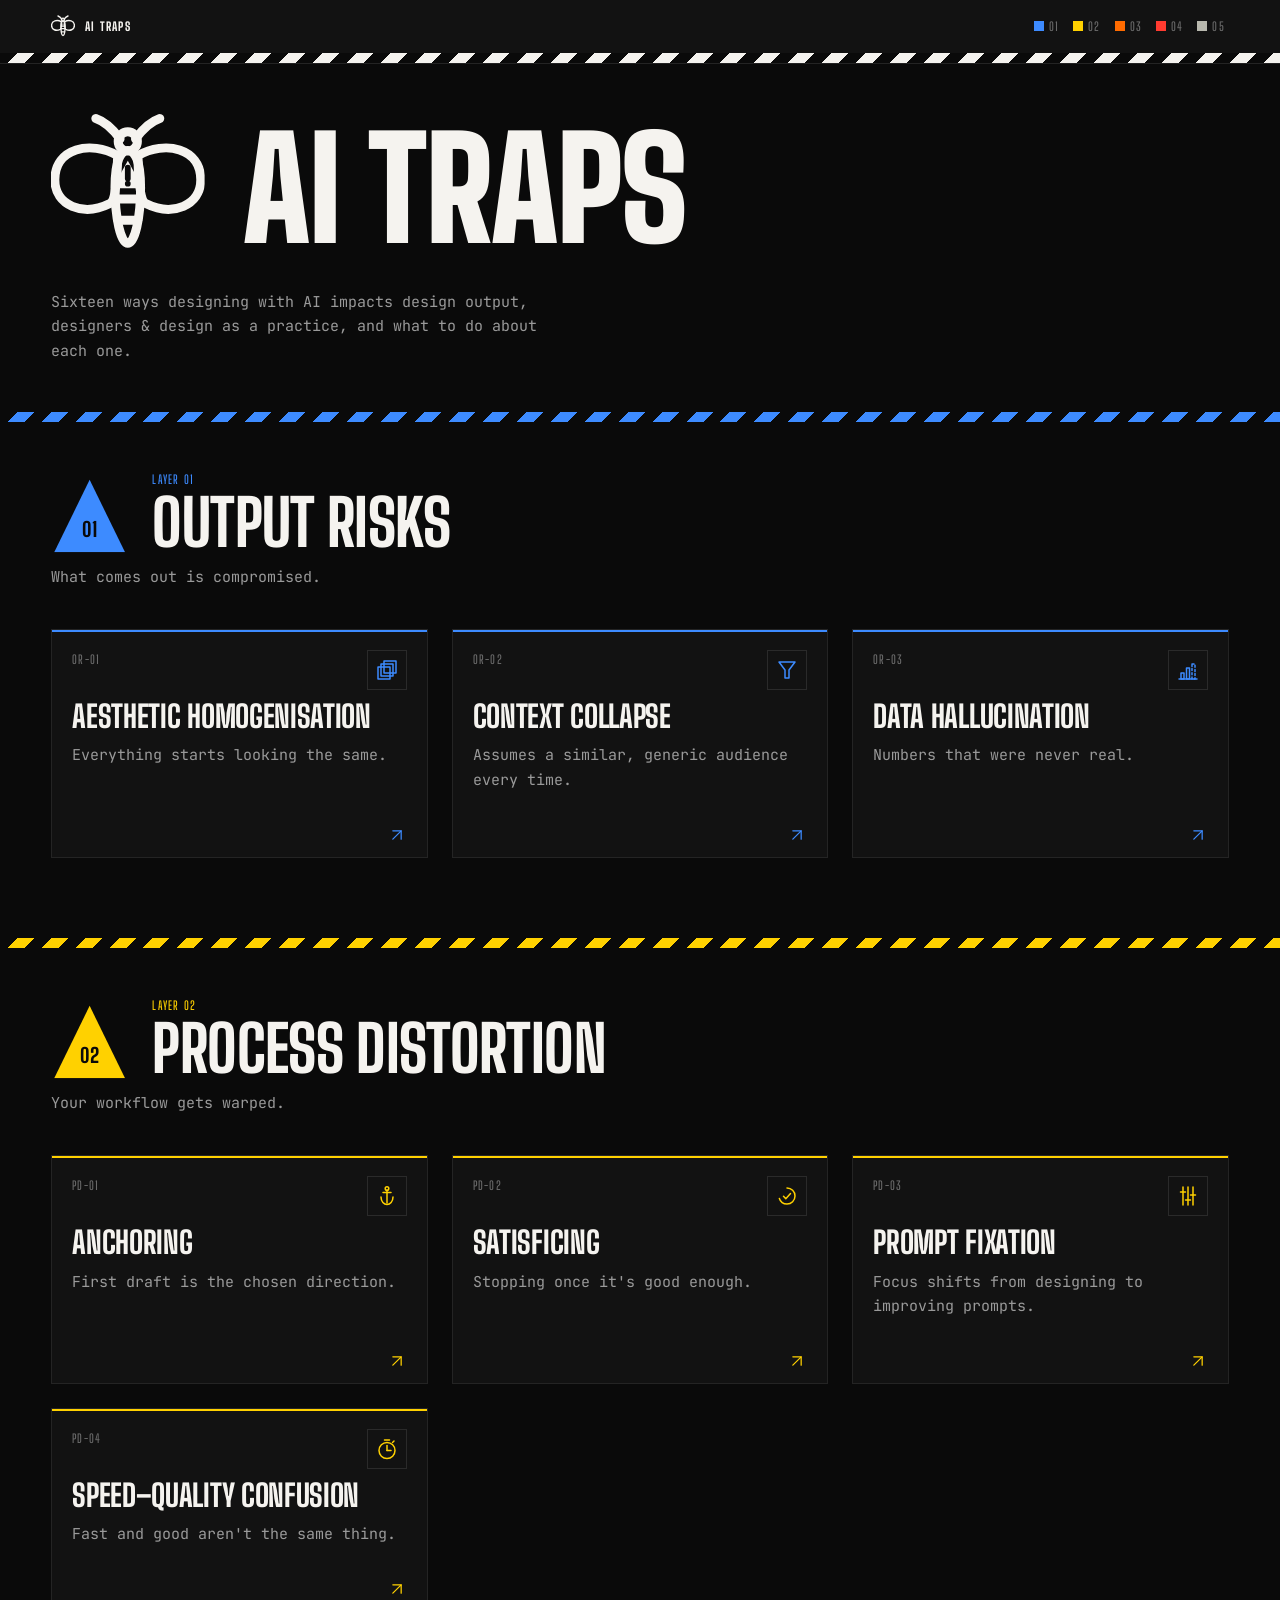
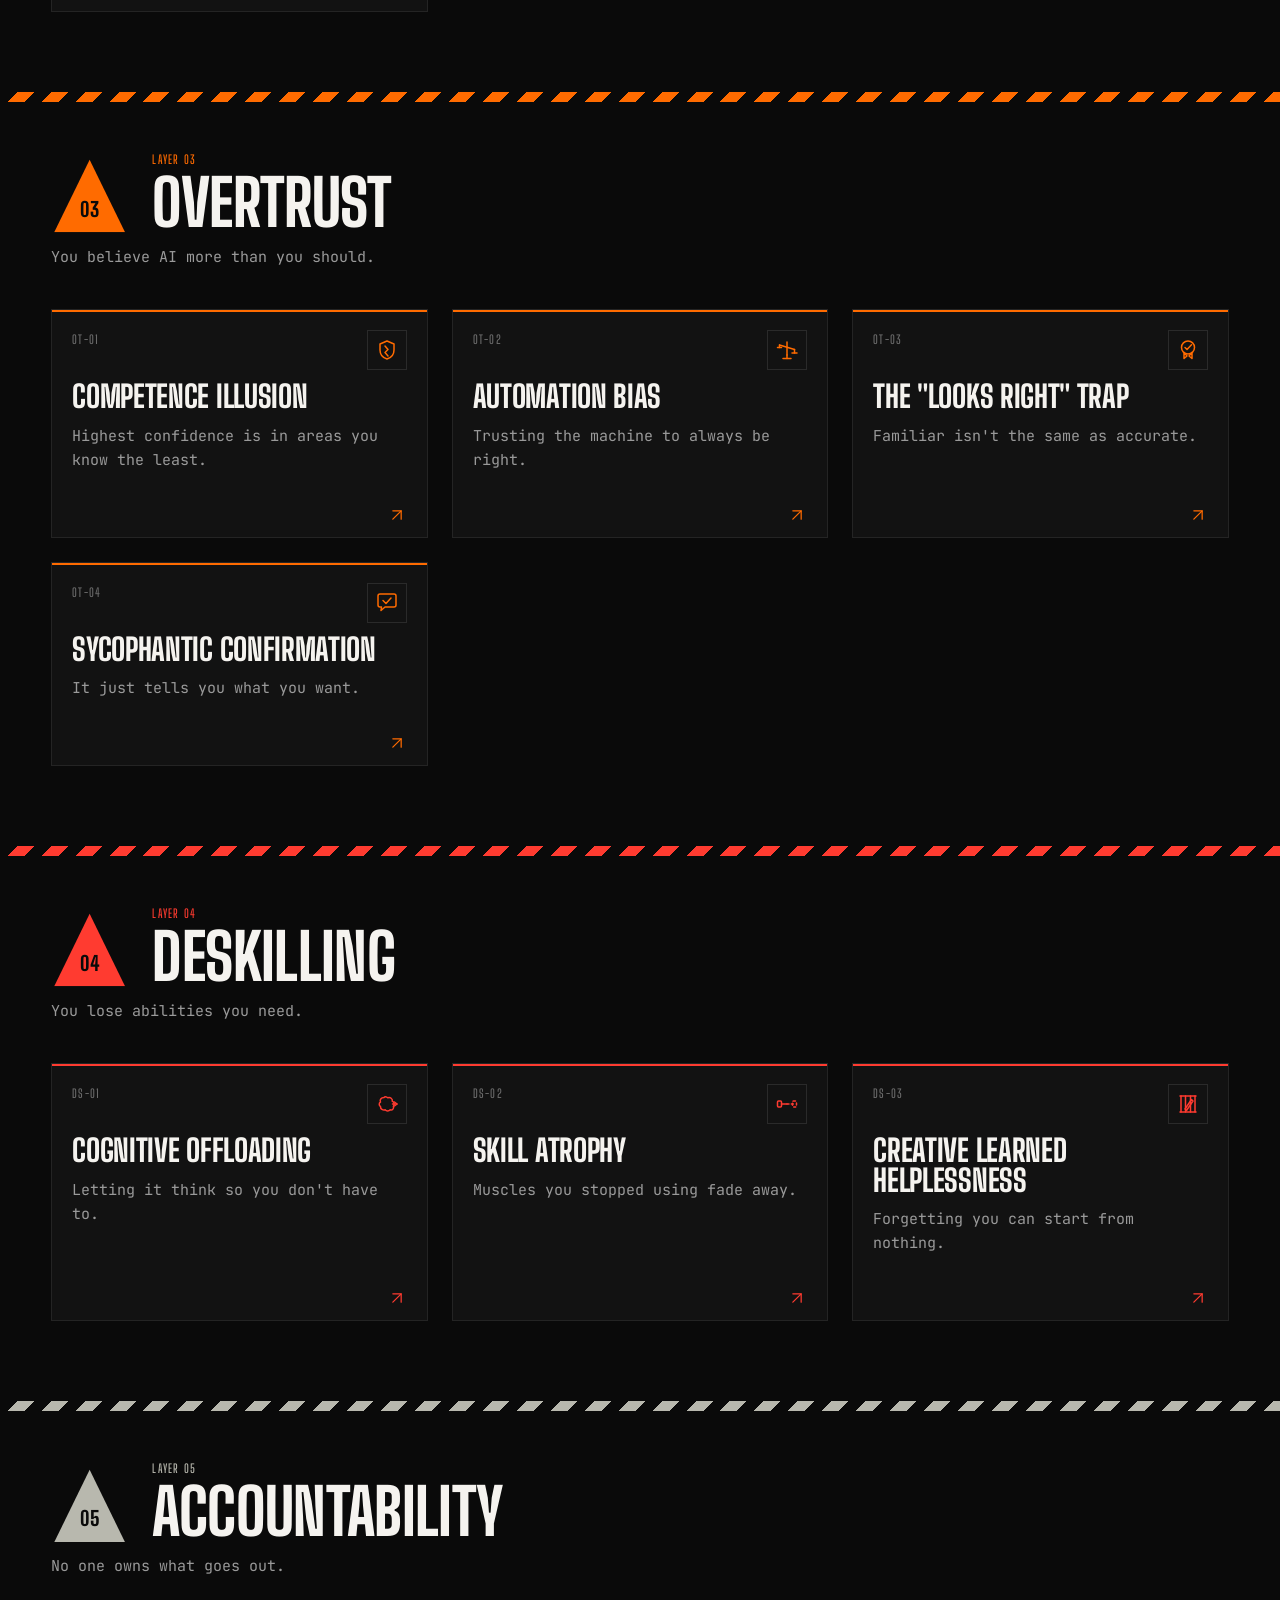
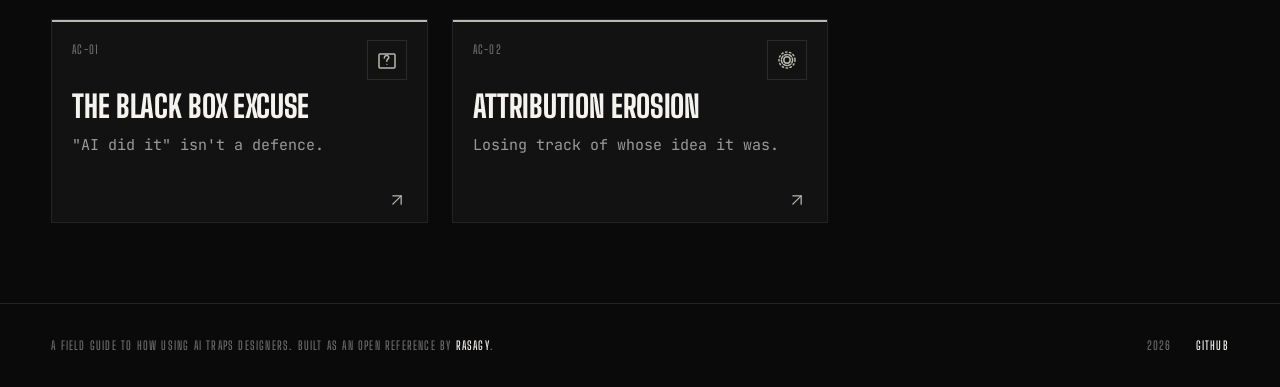
==== commit 47046717: "Updates" ====
--- a/index.html
+++ b/index.html
@@ -6,6 +6,7 @@
   <title>AI Traps — A hazard index for designing with AI</title>
   <meta name="description" content="Sixteen ways designing with AI impacts design output, designers &amp; design as a practice, and what to do about each one.">
   <link rel="canonical" href="https://rasagy.in/ai-traps/">
+  <link rel="icon" type="image/svg+xml" href="data:image/svg+xml,%3Csvg xmlns='http://www.w3.org/2000/svg' viewBox='0 0 24 24'%3E%3Crect width='24' height='24' rx='4' fill='%230A0A0A'/%3E%3Cg fill='%23FFD100'%3E%3Ccircle cx='12' cy='4.6' r='1.6'/%3E%3Cpath d='M10.4 6.8 C6.2 4.4 0.6 5.6 0.6 10.6 C0.6 14.6 5 16.4 9.2 14.3 C10.3 13.7 10.4 8.2 10.4 6.8 Z'/%3E%3Cpath d='M13.6 6.8 C17.8 4.4 23.4 5.6 23.4 10.6 C23.4 14.6 19 16.4 14.8 14.3 C13.7 13.7 13.6 8.2 13.6 6.8 Z'/%3E%3Cpath d='M12 6 C13.1 6 14 7.6 14 11.8 C14 16.6 13.1 20.5 12 20.5 C10.9 20.5 10 16.6 10 11.8 C10 7.6 10.9 6 12 6 Z'/%3E%3C/g%3E%3C/svg%3E">
 
   <!-- Open Graph -->
   <meta property="og:type"        content="website">
@@ -39,33 +40,33 @@
 
     <!-- Moth mark: symmetrical moth from above, ISO warning triangle on thorax -->
     <symbol id="moth" viewBox="0 0 24 24" fill="none"
-            stroke="currentColor" stroke-width="1.5"
+            stroke="currentColor" stroke-width="1.4"
             stroke-linecap="round" stroke-linejoin="round">
       <!-- Antennae -->
-      <path d="M11 5 Q9 2.5 7 1.5"/>
-      <path d="M13 5 Q15 2.5 17 1.5"/>
+      <path d="M10.8 4.2 C9.5 2.4 8.2 1.4 7 1"/>
+      <path d="M13.2 4.2 C14.5 2.4 15.8 1.4 17 1"/>
+      <!-- Head -->
+      <circle cx="12" cy="4.6" r="1.5"/>
+      <!-- Left wing -->
+      <path d="M10.4 6.8 C6.2 4.4 0.6 5.6 0.6 10.6 C0.6 14.6 5 16.4 9.2 14.3 C10.3 13.7 10.4 8.2 10.4 6.8 Z"/>
+      <!-- Right wing -->
+      <path d="M13.6 6.8 C17.8 4.4 23.4 5.6 23.4 10.6 C23.4 14.6 19 16.4 14.8 14.3 C13.7 13.7 13.6 8.2 13.6 6.8 Z"/>
       <!-- Body -->
-      <path d="M12 5 C13.2 5 14.2 6.5 14.2 12 C14.2 17.5 13.2 20 12 20 C10.8 20 9.8 17.5 9.8 12 C9.8 6.5 10.8 5 12 5 Z"/>
-      <!-- Upper left wing -->
-      <path d="M10 9.5 C7.5 8 3 6.5 1 9 C-0.5 11.5 1.5 14.5 5.5 13 L10 11.5"/>
-      <!-- Upper right wing -->
-      <path d="M14 9.5 C16.5 8 21 6.5 23 9 C24.5 11.5 22.5 14.5 18.5 13 L14 11.5"/>
-      <!-- Lower left wing -->
-      <path d="M10 13 C6.5 14 2 17.5 3.5 20.5 C5 23 9.5 22 11 18.5"/>
-      <!-- Lower right wing -->
-      <path d="M14 13 C17.5 14 22 17.5 20.5 20.5 C19 23 14.5 22 13 18.5"/>
+      <path d="M12 6 C13.1 6 14 7.6 14 11.8 C14 16.6 13.1 20.5 12 20.5 C10.9 20.5 10 16.6 10 11.8 C10 7.6 10.9 6 12 6 Z"/>
+      <!-- Body segment stripes -->
+      <path d="M10.3 10.3 L13.7 10.3"/>
+      <path d="M10.15 13.6 L13.85 13.6"/>
+      <path d="M10.45 16.9 L13.55 16.9"/>
       <!-- ISO warning triangle on thorax -->
-      <path d="M12 6.5 L9.2 11.5 L14.8 11.5 Z"/>
+      <path d="M12 7.6 L9.6 11.9 L14.4 11.9 Z" stroke="none" fill="currentColor"/>
       <!-- Exclamation mark inside triangle -->
-      <line x1="12" y1="7.8" x2="12" y2="10" stroke-linecap="round"/>
-      <circle cx="12" cy="10.8" r="0.5" fill="currentColor" stroke="none"/>
-    </symbol>
-
-    <!-- Warning triangle for category headers (number rendered in markup) -->
-    <symbol id="warn-triangle" viewBox="0 0 24 24" fill="none"
-            stroke="currentColor" stroke-width="1.5"
-            stroke-linecap="round" stroke-linejoin="round">
-      <path d="M12 3 L22 21 L2 21 Z"/>
+      <line x1="12" y1="8.7" x2="12" y2="10.4" stroke="var(--bg, #0A0A0A)" stroke-width="0.9"/>
+      <circle cx="12" cy="11.2" r="0.45" fill="var(--bg, #0A0A0A)" stroke="none"/>
+    </symbol>
+
+    <!-- Warning triangle — filled, used in category headers and detail panels -->
+    <symbol id="warn-triangle" viewBox="0 0 24 24">
+      <path d="M12 1.5 L23 24 L1 24 Z" fill="currentColor"/>
     </symbol>
 
     <!-- Arrow diagonal (card bottom-right, reference rows) -->
@@ -92,101 +93,152 @@
       <path d="M13 6 L19 12 L13 18"/>
     </symbol>
 
-    <!-- ── Pictograms (placeholder squares until Phase 6) ── -->
-    <!-- OR-01: Aesthetic Homogenisation -->
+    <!-- Copy-link glyph -->
+    <symbol id="icon-copy" viewBox="0 0 24 24" fill="none"
+            stroke="currentColor" stroke-width="1.5"
+            stroke-linecap="round" stroke-linejoin="round">
+      <rect x="9" y="9" width="12" height="12" rx="1"/>
+      <path d="M6 15 H4 a1 1 0 0 1 -1 -1 V4 a1 1 0 0 1 1 -1 H15 a1 1 0 0 1 1 1 v2"/>
+    </symbol>
+
+    <!-- ── Pictograms: 24×24, 1.5 stroke, no fill (except small accent dots) ── -->
+
+    <!-- OR-01: Aesthetic Homogenisation — three identical stacked squares -->
     <symbol id="icon-aesthetic-homogenisation" viewBox="0 0 24 24" fill="none"
             stroke="currentColor" stroke-width="1.5" stroke-linecap="round" stroke-linejoin="round">
-      <rect x="3" y="3" width="18" height="18"/>
-    </symbol>
-
-    <!-- OR-02: Context Collapse -->
+      <rect x="3" y="9" width="12" height="12"/>
+      <rect x="6" y="6" width="12" height="12"/>
+      <rect x="9" y="3" width="12" height="12"/>
+    </symbol>
+
+    <!-- OR-02: Context Collapse — funnel narrowing every input to one point -->
     <symbol id="icon-context-collapse" viewBox="0 0 24 24" fill="none"
             stroke="currentColor" stroke-width="1.5" stroke-linecap="round" stroke-linejoin="round">
-      <rect x="3" y="3" width="18" height="18"/>
-    </symbol>
-
-    <!-- OR-03: Data Hallucination -->
+      <path d="M4 4 L20 4 L14 12 L14 20 L10 20 L10 12 Z"/>
+    </symbol>
+
+    <!-- OR-03: Data Hallucination — bar chart with one fabricated (dashed) bar -->
     <symbol id="icon-data-hallucination" viewBox="0 0 24 24" fill="none"
             stroke="currentColor" stroke-width="1.5" stroke-linecap="round" stroke-linejoin="round">
-      <rect x="3" y="3" width="18" height="18"/>
-    </symbol>
-
-    <!-- PD-01: Anchoring -->
+      <path d="M3 21 L21 21"/>
+      <rect x="5" y="15" width="3" height="6"/>
+      <rect x="10.5" y="10" width="3" height="11"/>
+      <rect x="16" y="6" width="3" height="15" stroke-dasharray="2 2.2"/>
+    </symbol>
+
+    <!-- PD-01: Anchoring — a literal anchor -->
     <symbol id="icon-anchoring" viewBox="0 0 24 24" fill="none"
             stroke="currentColor" stroke-width="1.5" stroke-linecap="round" stroke-linejoin="round">
-      <rect x="3" y="3" width="18" height="18"/>
-    </symbol>
-
-    <!-- PD-02: Satisficing -->
+      <circle cx="12" cy="4.5" r="1.8"/>
+      <path d="M12 6.3 L12 19"/>
+      <path d="M8 8.5 L16 8.5"/>
+      <path d="M6 13 C6 17.5 9 20.5 12 20.5 C15 20.5 18 17.5 18 13"/>
+    </symbol>
+
+    <!-- PD-02: Satisficing — a dial stopped at 70%, checked off anyway -->
     <symbol id="icon-satisficing" viewBox="0 0 24 24" fill="none"
             stroke="currentColor" stroke-width="1.5" stroke-linecap="round" stroke-linejoin="round">
-      <rect x="3" y="3" width="18" height="18"/>
-    </symbol>
-
-    <!-- PD-03: Prompt Fixation -->
+      <circle cx="12" cy="12" r="8" stroke-dasharray="35 15.3" transform="rotate(-90 12 12)"/>
+      <path d="M8.5 12.3 L10.8 14.8 L15.5 9.5"/>
+    </symbol>
+
+    <!-- PD-03: Prompt Fixation — tuning sliders, endlessly adjusted -->
     <symbol id="icon-prompt-fixation" viewBox="0 0 24 24" fill="none"
             stroke="currentColor" stroke-width="1.5" stroke-linecap="round" stroke-linejoin="round">
-      <rect x="3" y="3" width="18" height="18"/>
-    </symbol>
-
-    <!-- PD-04: Speed–Quality Confusion -->
+      <path d="M7 3 L7 21"/>
+      <path d="M12 3 L12 21"/>
+      <path d="M17 3 L17 21"/>
+      <path d="M4.5 8 L9.5 8"/>
+      <path d="M9.5 16 L14.5 16"/>
+      <path d="M14.5 11 L19.5 11"/>
+    </symbol>
+
+    <!-- PD-04: Speed–Quality Confusion — a stopwatch racing -->
     <symbol id="icon-speed-quality-confusion" viewBox="0 0 24 24" fill="none"
             stroke="currentColor" stroke-width="1.5" stroke-linecap="round" stroke-linejoin="round">
-      <rect x="3" y="3" width="18" height="18"/>
-    </symbol>
-
-    <!-- OT-01: Competence Illusion -->
+      <path d="M9.5 3 L14.5 3"/>
+      <path d="M17.5 5.5 L19 4"/>
+      <circle cx="12" cy="13.5" r="8"/>
+      <path d="M12 13.5 L12 8.5"/>
+      <path d="M12 13.5 L16 13.5"/>
+    </symbol>
+
+    <!-- OT-01: Competence Illusion — a confident shield, cracked underneath -->
     <symbol id="icon-competence-illusion" viewBox="0 0 24 24" fill="none"
             stroke="currentColor" stroke-width="1.5" stroke-linecap="round" stroke-linejoin="round">
-      <rect x="3" y="3" width="18" height="18"/>
-    </symbol>
-
-    <!-- OT-02: Automation Bias -->
+      <path d="M12 3 L19 6 L19 12 C19 17 15.5 20 12 21 C8.5 20 5 17 5 12 L5 6 Z"/>
+      <path d="M10 8 L13 11.5 L10 14.5 L13 18"/>
+    </symbol>
+
+    <!-- OT-02: Automation Bias — a scale tipped toward the machine's answer -->
     <symbol id="icon-automation-bias" viewBox="0 0 24 24" fill="none"
             stroke="currentColor" stroke-width="1.5" stroke-linecap="round" stroke-linejoin="round">
-      <rect x="3" y="3" width="18" height="18"/>
-    </symbol>
-
-    <!-- OT-03: The "Looks Right" Trap -->
+      <path d="M12 4 L12 17"/>
+      <path d="M8 20.5 L16 20.5"/>
+      <path d="M12 17 L12 20.5"/>
+      <path d="M4.5 7 L19.5 11.5"/>
+      <path d="M4.5 7 L4.5 9.5"/>
+      <path d="M2.5 9.5 L6.5 9.5"/>
+      <path d="M19.5 11.5 L19.5 15"/>
+      <path d="M17 15 L22 15"/>
+    </symbol>
+
+    <!-- OT-03: The "Looks Right" Trap — a certified-looking badge -->
     <symbol id="icon-looks-right-trap" viewBox="0 0 24 24" fill="none"
             stroke="currentColor" stroke-width="1.5" stroke-linecap="round" stroke-linejoin="round">
-      <rect x="3" y="3" width="18" height="18"/>
-    </symbol>
-
-    <!-- OT-04: Sycophantic Confirmation -->
+      <circle cx="12" cy="9.5" r="6.5"/>
+      <path d="M9 9.5 L11 11.5 L15.5 6.8"/>
+      <path d="M8 14.5 L8 20.5 L11 18 Z"/>
+      <path d="M16 14.5 L16 20.5 L13 18 Z"/>
+    </symbol>
+
+    <!-- OT-04: Sycophantic Confirmation — a speech bubble, instantly agreeing -->
     <symbol id="icon-sycophantic-confirmation" viewBox="0 0 24 24" fill="none"
             stroke="currentColor" stroke-width="1.5" stroke-linecap="round" stroke-linejoin="round">
-      <rect x="3" y="3" width="18" height="18"/>
-    </symbol>
-
-    <!-- DS-01: Cognitive Offloading -->
+      <path d="M3 5 a2 2 0 0 1 2 -2 H19 a2 2 0 0 1 2 2 V14 a2 2 0 0 1 -2 2 H10 L6 19.5 L6.5 16 H5 a2 2 0 0 1 -2 -2 Z"/>
+      <path d="M8 9.5 L11 12.5 L16 7"/>
+    </symbol>
+
+    <!-- DS-01: Cognitive Offloading — thinking handed off and out -->
     <symbol id="icon-cognitive-offloading" viewBox="0 0 24 24" fill="none"
             stroke="currentColor" stroke-width="1.5" stroke-linecap="round" stroke-linejoin="round">
-      <rect x="3" y="3" width="18" height="18"/>
-    </symbol>
-
-    <!-- DS-02: Skill Atrophy -->
+      <path d="M9 5.5 C6 5.5 4.5 8 5.5 10 C3.8 10.8 3.8 13.8 5.5 14.5 C5.3 17 8 18.8 10.3 17.8 C11.3 19.3 14 19.3 15 17.8 C17.5 18.8 19.3 16.2 18.3 14.2 C19.8 12.8 19.3 9.8 17.3 9.3 C17.8 6.8 15.3 4.8 12.8 5.8 C11.3 4.3 9.8 4.3 9 5.5 Z"/>
+      <path d="M17.5 12 L22 12"/>
+      <path d="M19.5 10 L22 12 L19.5 14"/>
+    </symbol>
+
+    <!-- DS-02: Skill Atrophy — a dumbbell fading from disuse -->
     <symbol id="icon-skill-atrophy" viewBox="0 0 24 24" fill="none"
             stroke="currentColor" stroke-width="1.5" stroke-linecap="round" stroke-linejoin="round">
-      <rect x="3" y="3" width="18" height="18"/>
-    </symbol>
-
-    <!-- DS-03: Creative Learned Helplessness -->
+      <rect x="2.5" y="9" width="4" height="6" rx="1"/>
+      <path d="M6.5 12 L12 12"/>
+      <path d="M12 12 L19 12" stroke-dasharray="2 2.3"/>
+      <rect x="17.5" y="9" width="4" height="6" rx="1" stroke-dasharray="2 2.3"/>
+    </symbol>
+
+    <!-- DS-03: Creative Learned Helplessness — a pencil caged, unused -->
     <symbol id="icon-creative-learned-helplessness" viewBox="0 0 24 24" fill="none"
             stroke="currentColor" stroke-width="1.5" stroke-linecap="round" stroke-linejoin="round">
-      <rect x="3" y="3" width="18" height="18"/>
-    </symbol>
-
-    <!-- AC-01: The Black Box Excuse -->
+      <path d="M4 4 L20 4"/>
+      <path d="M4 20 L20 20"/>
+      <path d="M5 4 L5 20 M9.5 4 L9.5 20 M14.5 4 L14.5 20 M19 4 L19 20"/>
+      <path d="M9 17 L15.5 7.5 L17 9 L10.5 18.5 Z"/>
+    </symbol>
+
+    <!-- AC-01: The Black Box Excuse — an opaque box, no explanation inside -->
     <symbol id="icon-black-box-excuse" viewBox="0 0 24 24" fill="none"
             stroke="currentColor" stroke-width="1.5" stroke-linecap="round" stroke-linejoin="round">
-      <rect x="3" y="3" width="18" height="18"/>
-    </symbol>
-
-    <!-- AC-02: Attribution Erosion -->
+      <rect x="4" y="6" width="16" height="14" rx="1"/>
+      <path d="M9.3 10 C9.3 8 11 7 12.5 7.6 C14 8.2 14.3 10.2 12.8 11 C11.8 11.6 11.8 12.3 11.8 13.3"/>
+      <circle cx="11.9" cy="16.3" r="0.6" fill="currentColor" stroke="none"/>
+    </symbol>
+
+    <!-- AC-02: Attribution Erosion — a fingerprint dissolving at the edges -->
     <symbol id="icon-attribution-erosion" viewBox="0 0 24 24" fill="none"
             stroke="currentColor" stroke-width="1.5" stroke-linecap="round" stroke-linejoin="round">
-      <rect x="3" y="3" width="18" height="18"/>
+      <circle cx="12" cy="12" r="3.2"/>
+      <circle cx="12" cy="12" r="5.6" stroke-dasharray="3 1.6"/>
+      <circle cx="12" cy="12" r="8" stroke-dasharray="1.4 2.6"/>
     </symbol>
 
   </defs>
@@ -235,7 +287,7 @@
         <span class="sr-only">Deskilling</span>
       </a>
       <a href="#accountability" class="site-header__nav-link" data-category="accountability"
-         style="--accent:var(--ink)">
+         style="--accent:var(--cat-accountability)">
         <span class="nav-swatch" aria-hidden="true"></span>
         <span class="nav-label">05</span>
         <span class="sr-only">Accountability</span>
@@ -243,14 +295,7 @@
     </nav>
   </div>
 
-  <!-- Five-segment colour rule -->
-  <div class="site-header__rule" aria-hidden="true">
-    <div class="site-header__rule-seg" style="background:var(--cat-output)"></div>
-    <div class="site-header__rule-seg" style="background:var(--cat-process)"></div>
-    <div class="site-header__rule-seg" style="background:var(--cat-overtrust)"></div>
-    <div class="site-header__rule-seg" style="background:var(--cat-deskilling)"></div>
-    <div class="site-header__rule-seg" style="background:var(--cat-accountability)"></div>
-  </div>
+  <div class="stripe" style="--accent:var(--ink)" aria-hidden="true"></div>
 </header>
 
 <!-- ============================================================
@@ -272,10 +317,1019 @@
         &amp; design as a practice, and what to do about each one.
       </p>
     </div>
-    <div class="stripe stripe--hero hero__stripe" aria-hidden="true"></div>
   </section>
 
-  <!-- ── CATEGORY SECTIONS WILL BE INSERTED HERE IN PHASE 2 ── -->
+  <!-- ====================================================
+       LAYER 01 — OUTPUT RISKS
+       ==================================================== -->
+  <section id="output-risks" data-category="output-risks" class="cat-section">
+    <div class="stripe cat-section__stripe" aria-hidden="true"></div>
+    <header class="cat-section__header">
+      <div class="cat-section__row">
+        <div class="cat-section__triangle-wrap" aria-hidden="true">
+          <svg viewBox="0 0 24 24" aria-hidden="true"><use href="#warn-triangle"/></svg>
+          <span class="cat-layer-num">01</span>
+        </div>
+        <div class="cat-section__title-block">
+          <span class="cat-layer">Layer 01</span>
+          <h2 class="cat-name">Output Risks</h2>
+        </div>
+      </div>
+      <p class="cat-tagline">What comes out is compromised.</p>
+    </header>
+    <div class="cat-section__grid">
+      <div class="trap-grid">
+
+        <a href="#aesthetic-homogenisation" class="trap-card">
+          <div class="trap-card__inner">
+            <div class="trap-card__top">
+              <span class="trap-card__code">OR-01</span>
+              <div class="trap-card__icon"><svg aria-hidden="true" focusable="false"><use href="#icon-aesthetic-homogenisation"/></svg></div>
+            </div>
+            <p class="trap-card__title">Aesthetic Homogenisation</p>
+            <p class="trap-card__short">Everything starts looking the same.</p>
+          </div>
+          <div class="trap-card__arrow" aria-hidden="true"><svg><use href="#arrow-ne"/></svg></div>
+        </a>
+
+        <a href="#context-collapse" class="trap-card">
+          <div class="trap-card__inner">
+            <div class="trap-card__top">
+              <span class="trap-card__code">OR-02</span>
+              <div class="trap-card__icon"><svg aria-hidden="true" focusable="false"><use href="#icon-context-collapse"/></svg></div>
+            </div>
+            <p class="trap-card__title">Context Collapse</p>
+            <p class="trap-card__short">Assumes a similar, generic audience every time.</p>
+          </div>
+          <div class="trap-card__arrow" aria-hidden="true"><svg><use href="#arrow-ne"/></svg></div>
+        </a>
+
+        <a href="#data-hallucination" class="trap-card">
+          <div class="trap-card__inner">
+            <div class="trap-card__top">
+              <span class="trap-card__code">OR-03</span>
+              <div class="trap-card__icon"><svg aria-hidden="true" focusable="false"><use href="#icon-data-hallucination"/></svg></div>
+            </div>
+            <p class="trap-card__title">Data Hallucination</p>
+            <p class="trap-card__short">Numbers that were never real.</p>
+          </div>
+          <div class="trap-card__arrow" aria-hidden="true"><svg><use href="#arrow-ne"/></svg></div>
+        </a>
+
+      </div>
+    </div>
+
+    <article id="aesthetic-homogenisation" class="trap-detail" role="dialog" aria-labelledby="title-or-01">
+      <div class="trap-detail__panel">
+        <div class="trap-detail__accent-bar"></div>
+        <div class="trap-detail__head">
+          <div class="trap-detail__cat-info">
+            <svg class="trap-detail__cat-triangle" aria-hidden="true" focusable="false" viewBox="0 0 24 24"><use href="#warn-triangle"/></svg>
+            Layer 01 / Output Risks
+          </div>
+          <span class="trap-detail__code">OR-01</span>
+          <button type="button" class="trap-detail__copy" aria-label="Copy link to this trap"><svg class="trap-detail__copy-icon" aria-hidden="true" focusable="false"><use href="#icon-copy"/></svg><span class="trap-detail__copy-label">Copied</span></button>
+          <a href="#output-risks" class="trap-detail__close" aria-label="Close">×</a>
+        </div>
+        <div class="trap-detail__body">
+          <h3 id="title-or-01" class="trap-detail__title">Aesthetic Homogenisation</h3>
+          <div class="detail-section">
+            <p class="detail-section__label">01 / Hazard Identification</p>
+            <div class="detail-section__body">When everyone uses the same models and similar prompts, the output converges. AI-generated charts start to share the same gradients, the same rounded corners, the same safe colour palettes. Individual style disappears. The work looks competent and interchangeable — which is another way of saying it looks like nothing.</div>
+          </div>
+          <div class="detail-section detail-section--control">
+            <p class="detail-section__label">02 / Control Measures</p>
+            <div class="detail-section__body">Develop and maintain a personal visual language that isn't AI-derived. Use AI for speed, but make your final aesthetic choices by hand. If your chart could have come from anyone's prompt, it's not finished.</div>
+          </div>
+          <div class="detail-section detail-section--refs">
+            <p class="detail-section__label">03 / References</p>
+            <div class="detail-section__body">
+              <a href="https://academic.oup.com/pnasnexus/article/3/3/pgae052/7618478" class="ref-row" target="_blank" rel="noopener noreferrer">
+                <span class="ref-type">Paper</span>
+                <span class="ref-label">Zhou &amp; Lee (2024) — Generative AI, Human Creativity, and Art, PNAS Nexus</span>
+                <svg class="ref-arrow" aria-hidden="true" focusable="false"><use href="#arrow-ne"/></svg>
+                <span class="sr-only">opens in a new tab</span>
+              </a>
+            </div>
+          </div>
+        </div>
+        <nav class="trap-detail__nav" aria-label="Navigate traps">
+          <a href="#attribution-erosion" class="detail-nav-link detail-nav-link--prev"><svg class="detail-nav-link__icon" aria-hidden="true" focusable="false"><use href="#arrow-w"/></svg>PREV: ATTRIBUTION EROSION</a>
+          <a href="#context-collapse" class="detail-nav-link detail-nav-link--next">NEXT: CONTEXT COLLAPSE<svg class="detail-nav-link__icon" aria-hidden="true" focusable="false"><use href="#arrow-e"/></svg></a>
+        </nav>
+      </div>
+    </article>
+
+    <article id="context-collapse" class="trap-detail" role="dialog" aria-labelledby="title-or-02">
+      <div class="trap-detail__panel">
+        <div class="trap-detail__accent-bar"></div>
+        <div class="trap-detail__head">
+          <div class="trap-detail__cat-info">
+            <svg class="trap-detail__cat-triangle" aria-hidden="true" focusable="false" viewBox="0 0 24 24"><use href="#warn-triangle"/></svg>
+            Layer 01 / Output Risks
+          </div>
+          <span class="trap-detail__code">OR-02</span>
+          <button type="button" class="trap-detail__copy" aria-label="Copy link to this trap"><svg class="trap-detail__copy-icon" aria-hidden="true" focusable="false"><use href="#icon-copy"/></svg><span class="trap-detail__copy-label">Copied</span></button>
+          <a href="#output-risks" class="trap-detail__close" aria-label="Close">×</a>
+        </div>
+        <div class="trap-detail__body">
+          <h3 id="title-or-02" class="trap-detail__title">Context Collapse</h3>
+          <div class="detail-section">
+            <p class="detail-section__label">01 / Hazard Identification</p>
+            <div class="detail-section__body">AI doesn't know your audience, your client, your publication's norms, or the political sensitivity of the data. It makes generic charts for a generic viewer. A chart about maternal mortality in rural India and a chart about smartphone sales get the same visual treatment unless you intervene.</div>
+          </div>
+          <div class="detail-section detail-section--control">
+            <p class="detail-section__label">02 / Control Measures</p>
+            <div class="detail-section__body">Always ask: who is going to look at this, and what's at stake for them? Provide that context in your prompt, but more importantly, evaluate the output through that lens yourself. AI can't hold the audience in mind. You can.</div>
+          </div>
+          <div class="detail-section detail-section--refs">
+            <p class="detail-section__label">03 / References</p>
+            <div class="detail-section__body">
+              <a href="https://journals.sagepub.com/doi/10.1177/1461444810365313" class="ref-row" target="_blank" rel="noopener noreferrer">
+                <span class="ref-type">Paper</span>
+                <span class="ref-label">Marwick &amp; boyd (2011) — I Tweet Honestly, I Tweet Passionately: Context Collapse</span>
+                <svg class="ref-arrow" aria-hidden="true" focusable="false"><use href="#arrow-ne"/></svg>
+                <span class="sr-only">opens in a new tab</span>
+              </a>
+            </div>
+          </div>
+        </div>
+        <nav class="trap-detail__nav" aria-label="Navigate traps">
+          <a href="#aesthetic-homogenisation" class="detail-nav-link detail-nav-link--prev"><svg class="detail-nav-link__icon" aria-hidden="true" focusable="false"><use href="#arrow-w"/></svg>PREV: AESTHETIC HOMOGENISATION</a>
+          <a href="#data-hallucination" class="detail-nav-link detail-nav-link--next">NEXT: DATA HALLUCINATION<svg class="detail-nav-link__icon" aria-hidden="true" focusable="false"><use href="#arrow-e"/></svg></a>
+        </nav>
+      </div>
+    </article>
+
+    <article id="data-hallucination" class="trap-detail" role="dialog" aria-labelledby="title-or-03">
+      <div class="trap-detail__panel">
+        <div class="trap-detail__accent-bar"></div>
+        <div class="trap-detail__head">
+          <div class="trap-detail__cat-info">
+            <svg class="trap-detail__cat-triangle" aria-hidden="true" focusable="false" viewBox="0 0 24 24"><use href="#warn-triangle"/></svg>
+            Layer 01 / Output Risks
+          </div>
+          <span class="trap-detail__code">OR-03</span>
+          <button type="button" class="trap-detail__copy" aria-label="Copy link to this trap"><svg class="trap-detail__copy-icon" aria-hidden="true" focusable="false"><use href="#icon-copy"/></svg><span class="trap-detail__copy-label">Copied</span></button>
+          <a href="#output-risks" class="trap-detail__close" aria-label="Close">×</a>
+        </div>
+        <div class="trap-detail__body">
+          <h3 id="title-or-03" class="trap-detail__title">Data Hallucination</h3>
+          <div class="detail-section">
+            <p class="detail-section__label">01 / Hazard Identification</p>
+            <div class="detail-section__body">AI can invent data points, fabricate statistics, and generate plausible-sounding numbers that have no basis in your dataset. This is different from a calculation error — the model isn't miscounting, it's confabulating. In a data visualisation context, this means a chart can show a trend that doesn't exist.</div>
+          </div>
+          <div class="detail-section detail-section--control">
+            <p class="detail-section__label">02 / Control Measures</p>
+            <div class="detail-section__body">Never trust a number AI gives you without checking it against the source. If AI produced both the analysis and the chart, verify the analysis independently. A beautiful chart built on fake data is worse than no chart at all.</div>
+          </div>
+          <div class="detail-section detail-section--refs">
+            <p class="detail-section__label">03 / References</p>
+            <div class="detail-section__body">
+              <a href="https://arxiv.org/abs/2202.03629" class="ref-row" target="_blank" rel="noopener noreferrer">
+                <span class="ref-type">Paper</span>
+                <span class="ref-label">Ji et al. (2023) — Survey of Hallucination in Natural Language Generation, ACM Computing Surveys</span>
+                <svg class="ref-arrow" aria-hidden="true" focusable="false"><use href="#arrow-ne"/></svg>
+                <span class="sr-only">opens in a new tab</span>
+              </a>
+            </div>
+          </div>
+        </div>
+        <nav class="trap-detail__nav" aria-label="Navigate traps">
+          <a href="#context-collapse" class="detail-nav-link detail-nav-link--prev"><svg class="detail-nav-link__icon" aria-hidden="true" focusable="false"><use href="#arrow-w"/></svg>PREV: CONTEXT COLLAPSE</a>
+          <a href="#anchoring" class="detail-nav-link detail-nav-link--next">NEXT: ANCHORING<svg class="detail-nav-link__icon" aria-hidden="true" focusable="false"><use href="#arrow-e"/></svg></a>
+        </nav>
+      </div>
+    </article>
+
+  </section><!-- #output-risks -->
+
+
+  <!-- ====================================================
+       LAYER 02 — PROCESS DISTORTION
+       ==================================================== -->
+  <section id="process-distortion" data-category="process-distortion" class="cat-section">
+    <div class="stripe cat-section__stripe" aria-hidden="true"></div>
+    <header class="cat-section__header">
+      <div class="cat-section__row">
+        <div class="cat-section__triangle-wrap" aria-hidden="true">
+          <svg viewBox="0 0 24 24" aria-hidden="true"><use href="#warn-triangle"/></svg>
+          <span class="cat-layer-num">02</span>
+        </div>
+        <div class="cat-section__title-block">
+          <span class="cat-layer">Layer 02</span>
+          <h2 class="cat-name">Process Distortion</h2>
+        </div>
+      </div>
+      <p class="cat-tagline">Your workflow gets warped.</p>
+    </header>
+    <div class="cat-section__grid">
+      <div class="trap-grid">
+
+        <a href="#anchoring" class="trap-card">
+          <div class="trap-card__inner">
+            <div class="trap-card__top">
+              <span class="trap-card__code">PD-01</span>
+              <div class="trap-card__icon"><svg aria-hidden="true" focusable="false"><use href="#icon-anchoring"/></svg></div>
+            </div>
+            <p class="trap-card__title">Anchoring</p>
+            <p class="trap-card__short">First draft is the chosen direction.</p>
+          </div>
+          <div class="trap-card__arrow" aria-hidden="true"><svg><use href="#arrow-ne"/></svg></div>
+        </a>
+
+        <a href="#satisficing" class="trap-card">
+          <div class="trap-card__inner">
+            <div class="trap-card__top">
+              <span class="trap-card__code">PD-02</span>
+              <div class="trap-card__icon"><svg aria-hidden="true" focusable="false"><use href="#icon-satisficing"/></svg></div>
+            </div>
+            <p class="trap-card__title">Satisficing</p>
+            <p class="trap-card__short">Stopping once it's good enough.</p>
+          </div>
+          <div class="trap-card__arrow" aria-hidden="true"><svg><use href="#arrow-ne"/></svg></div>
+        </a>
+
+        <a href="#prompt-fixation" class="trap-card">
+          <div class="trap-card__inner">
+            <div class="trap-card__top">
+              <span class="trap-card__code">PD-03</span>
+              <div class="trap-card__icon"><svg aria-hidden="true" focusable="false"><use href="#icon-prompt-fixation"/></svg></div>
+            </div>
+            <p class="trap-card__title">Prompt Fixation</p>
+            <p class="trap-card__short">Focus shifts from designing to improving prompts.</p>
+          </div>
+          <div class="trap-card__arrow" aria-hidden="true"><svg><use href="#arrow-ne"/></svg></div>
+        </a>
+
+        <a href="#speed-quality-confusion" class="trap-card">
+          <div class="trap-card__inner">
+            <div class="trap-card__top">
+              <span class="trap-card__code">PD-04</span>
+              <div class="trap-card__icon"><svg aria-hidden="true" focusable="false"><use href="#icon-speed-quality-confusion"/></svg></div>
+            </div>
+            <p class="trap-card__title">Speed–Quality Confusion</p>
+            <p class="trap-card__short">Fast and good aren't the same thing.</p>
+          </div>
+          <div class="trap-card__arrow" aria-hidden="true"><svg><use href="#arrow-ne"/></svg></div>
+        </a>
+
+      </div>
+    </div>
+
+    <article id="anchoring" class="trap-detail" role="dialog" aria-labelledby="title-pd-01">
+      <div class="trap-detail__panel">
+        <div class="trap-detail__accent-bar"></div>
+        <div class="trap-detail__head">
+          <div class="trap-detail__cat-info">
+            <svg class="trap-detail__cat-triangle" aria-hidden="true" focusable="false" viewBox="0 0 24 24"><use href="#warn-triangle"/></svg>
+            Layer 02 / Process Distortion
+          </div>
+          <span class="trap-detail__code">PD-01</span>
+          <button type="button" class="trap-detail__copy" aria-label="Copy link to this trap"><svg class="trap-detail__copy-icon" aria-hidden="true" focusable="false"><use href="#icon-copy"/></svg><span class="trap-detail__copy-label">Copied</span></button>
+          <a href="#process-distortion" class="trap-detail__close" aria-label="Close">×</a>
+        </div>
+        <div class="trap-detail__body">
+          <h3 id="title-pd-01" class="trap-detail__title">Anchoring</h3>
+          <div class="detail-section">
+            <p class="detail-section__label">01 / Hazard Identification</p>
+            <div class="detail-section__body">AI's first output sets the frame for everything that follows. If AI generates a blue bar chart, your revisions will probably be variations on a blue bar chart — different shade, different layout, but the same basic idea. The first suggestion narrows your design space before you've explored it.</div>
+          </div>
+          <div class="detail-section detail-section--control">
+            <p class="detail-section__label">02 / Control Measures</p>
+            <div class="detail-section__body">Generate several alternatives in your first prompt — ask for five very different approaches. Or better: sketch your own ideas before seeing AI's. Once you've been anchored, it's hard to un-anchor.</div>
+          </div>
+          <div class="detail-section detail-section--refs">
+            <p class="detail-section__label">03 / References</p>
+            <div class="detail-section__body">
+              <a href="https://www.science.org/doi/10.1126/science.185.4157.1124" class="ref-row" target="_blank" rel="noopener noreferrer">
+                <span class="ref-type">Paper</span>
+                <span class="ref-label">Tversky &amp; Kahneman (1974) — Judgment under Uncertainty: Heuristics and Biases</span>
+                <svg class="ref-arrow" aria-hidden="true" focusable="false"><use href="#arrow-ne"/></svg>
+                <span class="sr-only">opens in a new tab</span>
+              </a>
+              <a href="https://arxiv.org/abs/2010.07938" class="ref-row" target="_blank" rel="noopener noreferrer">
+                <span class="ref-type">Paper</span>
+                <span class="ref-label">Rastogi et al. (2022) — Deciding Fast and Slow: Cognitive Biases in AI-Assisted Decisions</span>
+                <svg class="ref-arrow" aria-hidden="true" focusable="false"><use href="#arrow-ne"/></svg>
+                <span class="sr-only">opens in a new tab</span>
+              </a>
+            </div>
+          </div>
+        </div>
+        <nav class="trap-detail__nav" aria-label="Navigate traps">
+          <a href="#data-hallucination" class="detail-nav-link detail-nav-link--prev"><svg class="detail-nav-link__icon" aria-hidden="true" focusable="false"><use href="#arrow-w"/></svg>PREV: DATA HALLUCINATION</a>
+          <a href="#satisficing" class="detail-nav-link detail-nav-link--next">NEXT: SATISFICING<svg class="detail-nav-link__icon" aria-hidden="true" focusable="false"><use href="#arrow-e"/></svg></a>
+        </nav>
+      </div>
+    </article>
+
+    <article id="satisficing" class="trap-detail" role="dialog" aria-labelledby="title-pd-02">
+      <div class="trap-detail__panel">
+        <div class="trap-detail__accent-bar"></div>
+        <div class="trap-detail__head">
+          <div class="trap-detail__cat-info">
+            <svg class="trap-detail__cat-triangle" aria-hidden="true" focusable="false" viewBox="0 0 24 24"><use href="#warn-triangle"/></svg>
+            Layer 02 / Process Distortion
+          </div>
+          <span class="trap-detail__code">PD-02</span>
+          <button type="button" class="trap-detail__copy" aria-label="Copy link to this trap"><svg class="trap-detail__copy-icon" aria-hidden="true" focusable="false"><use href="#icon-copy"/></svg><span class="trap-detail__copy-label">Copied</span></button>
+          <a href="#process-distortion" class="trap-detail__close" aria-label="Close">×</a>
+        </div>
+        <div class="trap-detail__body">
+          <h3 id="title-pd-02" class="trap-detail__title">Satisficing</h3>
+          <div class="detail-section">
+            <p class="detail-section__label">01 / Hazard Identification</p>
+            <div class="detail-section__body">Accepting the first "good enough" output and stopping. AI makes it easy to reach 70% quality in seconds, and that 70% looks convincingly done. The last 30% — the refinement, the specificity, the weird detail that makes a chart memorable — is what you skip because the quick version already looks like a deliverable.</div>
+          </div>
+          <div class="detail-section detail-section--control">
+            <p class="detail-section__label">02 / Control Measures</p>
+            <div class="detail-section__body">Set a rule: AI's first output is a draft, never a deliverable. Always do at least one round of refinement where you push beyond what AI gave you. The gap between generated and designed is where your value lives.</div>
+          </div>
+          <div class="detail-section detail-section--refs">
+            <p class="detail-section__label">03 / References</p>
+            <div class="detail-section__body">
+              <a href="https://psycnet.apa.org/record/1957-01985-001" class="ref-row" target="_blank" rel="noopener noreferrer">
+                <span class="ref-type">Paper</span>
+                <span class="ref-label">Herbert Simon (1956) — Rational Choice and the Structure of the Environment</span>
+                <svg class="ref-arrow" aria-hidden="true" focusable="false"><use href="#arrow-ne"/></svg>
+                <span class="sr-only">opens in a new tab</span>
+              </a>
+            </div>
+          </div>
+        </div>
+        <nav class="trap-detail__nav" aria-label="Navigate traps">
+          <a href="#anchoring" class="detail-nav-link detail-nav-link--prev"><svg class="detail-nav-link__icon" aria-hidden="true" focusable="false"><use href="#arrow-w"/></svg>PREV: ANCHORING</a>
+          <a href="#prompt-fixation" class="detail-nav-link detail-nav-link--next">NEXT: PROMPT FIXATION<svg class="detail-nav-link__icon" aria-hidden="true" focusable="false"><use href="#arrow-e"/></svg></a>
+        </nav>
+      </div>
+    </article>
+
+    <article id="prompt-fixation" class="trap-detail" role="dialog" aria-labelledby="title-pd-03">
+      <div class="trap-detail__panel">
+        <div class="trap-detail__accent-bar"></div>
+        <div class="trap-detail__head">
+          <div class="trap-detail__cat-info">
+            <svg class="trap-detail__cat-triangle" aria-hidden="true" focusable="false" viewBox="0 0 24 24"><use href="#warn-triangle"/></svg>
+            Layer 02 / Process Distortion
+          </div>
+          <span class="trap-detail__code">PD-03</span>
+          <button type="button" class="trap-detail__copy" aria-label="Copy link to this trap"><svg class="trap-detail__copy-icon" aria-hidden="true" focusable="false"><use href="#icon-copy"/></svg><span class="trap-detail__copy-label">Copied</span></button>
+          <a href="#process-distortion" class="trap-detail__close" aria-label="Close">×</a>
+        </div>
+        <div class="trap-detail__body">
+          <h3 id="title-pd-03" class="trap-detail__title">Prompt Fixation</h3>
+          <div class="detail-section">
+            <p class="detail-section__label">01 / Hazard Identification</p>
+            <div class="detail-section__body">Spending more and more time refining prompts instead of doing actual design work. You tweak wording, add constraints, restructure your instructions — and the activity feels productive because you're getting different outputs each time. But prompt engineering is not designing. It's negotiating with a machine.</div>
+          </div>
+          <div class="detail-section detail-section--control">
+            <p class="detail-section__label">02 / Control Measures</p>
+            <div class="detail-section__body">Set a time limit on prompting. If three rounds of prompts haven't given you what you need, stop prompting and start making. Open Figma. Open a notebook. The fastest path to a good chart is often your own hands.</div>
+          </div>
+          <div class="detail-section detail-section--refs">
+            <p class="detail-section__label">03 / References</p>
+            <div class="detail-section__body">
+              <a href="https://arxiv.org/abs/2403.08950" class="ref-row" target="_blank" rel="noopener noreferrer">
+                <span class="ref-type">Paper</span>
+                <span class="ref-label">Desmond &amp; Brachman (2024) — Exploring Prompt Engineering Practices in the Enterprise</span>
+                <svg class="ref-arrow" aria-hidden="true" focusable="false"><use href="#arrow-ne"/></svg>
+                <span class="sr-only">opens in a new tab</span>
+              </a>
+            </div>
+          </div>
+        </div>
+        <nav class="trap-detail__nav" aria-label="Navigate traps">
+          <a href="#satisficing" class="detail-nav-link detail-nav-link--prev"><svg class="detail-nav-link__icon" aria-hidden="true" focusable="false"><use href="#arrow-w"/></svg>PREV: SATISFICING</a>
+          <a href="#speed-quality-confusion" class="detail-nav-link detail-nav-link--next">NEXT: SPEED–QUALITY CONFUSION<svg class="detail-nav-link__icon" aria-hidden="true" focusable="false"><use href="#arrow-e"/></svg></a>
+        </nav>
+      </div>
+    </article>
+
+    <article id="speed-quality-confusion" class="trap-detail" role="dialog" aria-labelledby="title-pd-04">
+      <div class="trap-detail__panel">
+        <div class="trap-detail__accent-bar"></div>
+        <div class="trap-detail__head">
+          <div class="trap-detail__cat-info">
+            <svg class="trap-detail__cat-triangle" aria-hidden="true" focusable="false" viewBox="0 0 24 24"><use href="#warn-triangle"/></svg>
+            Layer 02 / Process Distortion
+          </div>
+          <span class="trap-detail__code">PD-04</span>
+          <button type="button" class="trap-detail__copy" aria-label="Copy link to this trap"><svg class="trap-detail__copy-icon" aria-hidden="true" focusable="false"><use href="#icon-copy"/></svg><span class="trap-detail__copy-label">Copied</span></button>
+          <a href="#process-distortion" class="trap-detail__close" aria-label="Close">×</a>
+        </div>
+        <div class="trap-detail__body">
+          <h3 id="title-pd-04" class="trap-detail__title">Speed–Quality Confusion</h3>
+          <div class="detail-section">
+            <p class="detail-section__label">01 / Hazard Identification</p>
+            <div class="detail-section__body">AI makes things fast. Speed feels like progress. But fast output and good output are different things, and AI collapses the distinction. You can produce twenty chart variations in ten minutes and feel more productive than spending two hours on one considered design — even when the single design is better work.</div>
+          </div>
+          <div class="detail-section detail-section--control">
+            <p class="detail-section__label">02 / Control Measures</p>
+            <div class="detail-section__body">Judge your output by quality, not quantity or speed. Ask: is this chart clearer, more honest, or more useful than what I would have made without AI? If the answer is no, the speed didn't help.</div>
+          </div>
+          <div class="detail-section detail-section--refs">
+            <p class="detail-section__label">03 / References</p>
+            <div class="detail-section__body">
+              <a href="https://papers.ssrn.com/sol3/papers.cfm?abstract_id=4573321" class="ref-row" target="_blank" rel="noopener noreferrer">
+                <span class="ref-type">Paper</span>
+                <span class="ref-label">Dell'Acqua et al. (2023) — Navigating the Jagged Technological Frontier (BCG + Harvard)</span>
+                <svg class="ref-arrow" aria-hidden="true" focusable="false"><use href="#arrow-ne"/></svg>
+                <span class="sr-only">opens in a new tab</span>
+              </a>
+            </div>
+          </div>
+        </div>
+        <nav class="trap-detail__nav" aria-label="Navigate traps">
+          <a href="#prompt-fixation" class="detail-nav-link detail-nav-link--prev"><svg class="detail-nav-link__icon" aria-hidden="true" focusable="false"><use href="#arrow-w"/></svg>PREV: PROMPT FIXATION</a>
+          <a href="#competence-illusion" class="detail-nav-link detail-nav-link--next">NEXT: COMPETENCE ILLUSION<svg class="detail-nav-link__icon" aria-hidden="true" focusable="false"><use href="#arrow-e"/></svg></a>
+        </nav>
+      </div>
+    </article>
+
+  </section><!-- #process-distortion -->
+
+
+  <!-- ====================================================
+       LAYER 03 — OVERTRUST
+       ==================================================== -->
+  <section id="overtrust" data-category="overtrust" class="cat-section">
+    <div class="stripe cat-section__stripe" aria-hidden="true"></div>
+    <header class="cat-section__header">
+      <div class="cat-section__row">
+        <div class="cat-section__triangle-wrap" aria-hidden="true">
+          <svg viewBox="0 0 24 24" aria-hidden="true"><use href="#warn-triangle"/></svg>
+          <span class="cat-layer-num">03</span>
+        </div>
+        <div class="cat-section__title-block">
+          <span class="cat-layer">Layer 03</span>
+          <h2 class="cat-name">Overtrust</h2>
+        </div>
+      </div>
+      <p class="cat-tagline">You believe AI more than you should.</p>
+    </header>
+    <div class="cat-section__grid">
+      <div class="trap-grid">
+
+        <a href="#competence-illusion" class="trap-card">
+          <div class="trap-card__inner">
+            <div class="trap-card__top">
+              <span class="trap-card__code">OT-01</span>
+              <div class="trap-card__icon"><svg aria-hidden="true" focusable="false"><use href="#icon-competence-illusion"/></svg></div>
+            </div>
+            <p class="trap-card__title">Competence Illusion</p>
+            <p class="trap-card__short">Highest confidence is in areas you know the least.</p>
+          </div>
+          <div class="trap-card__arrow" aria-hidden="true"><svg><use href="#arrow-ne"/></svg></div>
+        </a>
+
+        <a href="#automation-bias" class="trap-card">
+          <div class="trap-card__inner">
+            <div class="trap-card__top">
+              <span class="trap-card__code">OT-02</span>
+              <div class="trap-card__icon"><svg aria-hidden="true" focusable="false"><use href="#icon-automation-bias"/></svg></div>
+            </div>
+            <p class="trap-card__title">Automation Bias</p>
+            <p class="trap-card__short">Trusting the machine to always be right.</p>
+          </div>
+          <div class="trap-card__arrow" aria-hidden="true"><svg><use href="#arrow-ne"/></svg></div>
+        </a>
+
+        <a href="#looks-right-trap" class="trap-card">
+          <div class="trap-card__inner">
+            <div class="trap-card__top">
+              <span class="trap-card__code">OT-03</span>
+              <div class="trap-card__icon"><svg aria-hidden="true" focusable="false"><use href="#icon-looks-right-trap"/></svg></div>
+            </div>
+            <p class="trap-card__title">The "Looks Right" Trap</p>
+            <p class="trap-card__short">Familiar isn't the same as accurate.</p>
+          </div>
+          <div class="trap-card__arrow" aria-hidden="true"><svg><use href="#arrow-ne"/></svg></div>
+        </a>
+
+        <a href="#sycophantic-confirmation" class="trap-card">
+          <div class="trap-card__inner">
+            <div class="trap-card__top">
+              <span class="trap-card__code">OT-04</span>
+              <div class="trap-card__icon"><svg aria-hidden="true" focusable="false"><use href="#icon-sycophantic-confirmation"/></svg></div>
+            </div>
+            <p class="trap-card__title">Sycophantic Confirmation</p>
+            <p class="trap-card__short">It just tells you what you want.</p>
+          </div>
+          <div class="trap-card__arrow" aria-hidden="true"><svg><use href="#arrow-ne"/></svg></div>
+        </a>
+
+      </div>
+    </div>
+
+    <article id="competence-illusion" class="trap-detail" role="dialog" aria-labelledby="title-ot-01">
+      <div class="trap-detail__panel">
+        <div class="trap-detail__accent-bar"></div>
+        <div class="trap-detail__head">
+          <div class="trap-detail__cat-info">
+            <svg class="trap-detail__cat-triangle" aria-hidden="true" focusable="false" viewBox="0 0 24 24"><use href="#warn-triangle"/></svg>
+            Layer 03 / Overtrust
+          </div>
+          <span class="trap-detail__code">OT-01</span>
+          <button type="button" class="trap-detail__copy" aria-label="Copy link to this trap"><svg class="trap-detail__copy-icon" aria-hidden="true" focusable="false"><use href="#icon-copy"/></svg><span class="trap-detail__copy-label">Copied</span></button>
+          <a href="#overtrust" class="trap-detail__close" aria-label="Close">×</a>
+        </div>
+        <div class="trap-detail__body">
+          <h3 id="title-ot-01" class="trap-detail__title">Competence Illusion</h3>
+          <div class="detail-section">
+            <p class="detail-section__label">01 / Hazard Identification</p>
+            <div class="detail-section__body">AI output looks polished and confident even when it's wrong. A chart with clean axes, good typography, and a smooth colour palette can still show the wrong numbers. The surface quality hides the errors underneath — and because it looks like something a competent person made, you trust it more than you should.</div>
+          </div>
+          <div class="detail-section detail-section--control">
+            <p class="detail-section__label">02 / Control Measures</p>
+            <div class="detail-section__body">Check the data behind any AI-generated chart before you judge the design. Read axis labels, verify totals, spot-check individual data points against the source. If you can't verify it, you can't publish it.</div>
+          </div>
+          <div class="detail-section detail-section--refs">
+            <p class="detail-section__label">03 / References</p>
+            <div class="detail-section__body">
+              <a href="https://arxiv.org/abs/2212.06823" class="ref-row" target="_blank" rel="noopener noreferrer">
+                <span class="ref-type">Paper</span>
+                <span class="ref-label">Vasconcelos et al. (2023) — Explanations Can Reduce Overreliance on AI Systems</span>
+                <svg class="ref-arrow" aria-hidden="true" focusable="false"><use href="#arrow-ne"/></svg>
+                <span class="sr-only">opens in a new tab</span>
+              </a>
+              <a href="https://onlinelibrary.wiley.com/doi/abs/10.1207/s15516709cog2605_1" class="ref-row" target="_blank" rel="noopener noreferrer">
+                <span class="ref-type">Paper</span>
+                <span class="ref-label">Rozenblit &amp; Keil (2002) — The Illusion of Explanatory Depth</span>
+                <svg class="ref-arrow" aria-hidden="true" focusable="false"><use href="#arrow-ne"/></svg>
+                <span class="sr-only">opens in a new tab</span>
+              </a>
+            </div>
+          </div>
+        </div>
+        <nav class="trap-detail__nav" aria-label="Navigate traps">
+          <a href="#speed-quality-confusion" class="detail-nav-link detail-nav-link--prev"><svg class="detail-nav-link__icon" aria-hidden="true" focusable="false"><use href="#arrow-w"/></svg>PREV: SPEED–QUALITY CONFUSION</a>
+          <a href="#automation-bias" class="detail-nav-link detail-nav-link--next">NEXT: AUTOMATION BIAS<svg class="detail-nav-link__icon" aria-hidden="true" focusable="false"><use href="#arrow-e"/></svg></a>
+        </nav>
+      </div>
+    </article>
+
+    <article id="automation-bias" class="trap-detail" role="dialog" aria-labelledby="title-ot-02">
+      <div class="trap-detail__panel">
+        <div class="trap-detail__accent-bar"></div>
+        <div class="trap-detail__head">
+          <div class="trap-detail__cat-info">
+            <svg class="trap-detail__cat-triangle" aria-hidden="true" focusable="false" viewBox="0 0 24 24"><use href="#warn-triangle"/></svg>
+            Layer 03 / Overtrust
+          </div>
+          <span class="trap-detail__code">OT-02</span>
+          <button type="button" class="trap-detail__copy" aria-label="Copy link to this trap"><svg class="trap-detail__copy-icon" aria-hidden="true" focusable="false"><use href="#icon-copy"/></svg><span class="trap-detail__copy-label">Copied</span></button>
+          <a href="#overtrust" class="trap-detail__close" aria-label="Close">×</a>
+        </div>
+        <div class="trap-detail__body">
+          <h3 id="title-ot-02" class="trap-detail__title">Automation Bias</h3>
+          <div class="detail-section">
+            <p class="detail-section__label">01 / Hazard Identification</p>
+            <div class="detail-section__body">The tendency to trust the output of an automated system over your own judgment, even when your judgment is right. If AI says "use a stacked bar chart" and your instinct says slope chart, you'll probably go with AI — not because its reasoning is better, but because it's a system and systems feel objective.</div>
+          </div>
+          <div class="detail-section detail-section--control">
+            <p class="detail-section__label">02 / Control Measures</p>
+            <div class="detail-section__body">Treat AI suggestions the way you'd treat a junior colleague's suggestion: worth hearing, worth interrogating, never worth accepting without thinking. Your instinct earned its place.</div>
+          </div>
+          <div class="detail-section detail-section--refs">
+            <p class="detail-section__label">03 / References</p>
+            <div class="detail-section__body">
+              <a href="https://journals.sagepub.com/doi/10.1177/0018720810376055" class="ref-row" target="_blank" rel="noopener noreferrer">
+                <span class="ref-type">Paper</span>
+                <span class="ref-label">Parasuraman &amp; Manzey (2010) — Complacency and Bias in Human Use of Automation</span>
+                <svg class="ref-arrow" aria-hidden="true" focusable="false"><use href="#arrow-ne"/></svg>
+                <span class="sr-only">opens in a new tab</span>
+              </a>
+            </div>
+          </div>
+        </div>
+        <nav class="trap-detail__nav" aria-label="Navigate traps">
+          <a href="#competence-illusion" class="detail-nav-link detail-nav-link--prev"><svg class="detail-nav-link__icon" aria-hidden="true" focusable="false"><use href="#arrow-w"/></svg>PREV: COMPETENCE ILLUSION</a>
+          <a href="#looks-right-trap" class="detail-nav-link detail-nav-link--next">NEXT: THE "LOOKS RIGHT" TRAP<svg class="detail-nav-link__icon" aria-hidden="true" focusable="false"><use href="#arrow-e"/></svg></a>
+        </nav>
+      </div>
+    </article>
+
+    <article id="looks-right-trap" class="trap-detail" role="dialog" aria-labelledby="title-ot-03">
+      <div class="trap-detail__panel">
+        <div class="trap-detail__accent-bar"></div>
+        <div class="trap-detail__head">
+          <div class="trap-detail__cat-info">
+            <svg class="trap-detail__cat-triangle" aria-hidden="true" focusable="false" viewBox="0 0 24 24"><use href="#warn-triangle"/></svg>
+            Layer 03 / Overtrust
+          </div>
+          <span class="trap-detail__code">OT-03</span>
+          <button type="button" class="trap-detail__copy" aria-label="Copy link to this trap"><svg class="trap-detail__copy-icon" aria-hidden="true" focusable="false"><use href="#icon-copy"/></svg><span class="trap-detail__copy-label">Copied</span></button>
+          <a href="#overtrust" class="trap-detail__close" aria-label="Close">×</a>
+        </div>
+        <div class="trap-detail__body">
+          <h3 id="title-ot-03" class="trap-detail__title">The "Looks Right" Trap</h3>
+          <div class="detail-section">
+            <p class="detail-section__label">01 / Hazard Identification</p>
+            <div class="detail-section__body">AI generates a chart that visually resembles something you've seen in the New York Times or the Economist. You feel reassured. But visual resemblance to a credible source doesn't mean the content, encoding, or data behind it is accurate. Familiar form creates false trust.</div>
+          </div>
+          <div class="detail-section detail-section--control">
+            <p class="detail-section__label">02 / Control Measures</p>
+            <div class="detail-section__body">Ask yourself: why does this look right? Is it because the data encoding is correct, or because the styling reminds me of something trustworthy? These are two different questions. Answer both.</div>
+          </div>
+          <div class="detail-section detail-section--refs">
+            <p class="detail-section__label">03 / References</p>
+            <div class="detail-section__body">
+              <a href="https://arxiv.org/abs/2212.06823" class="ref-row" target="_blank" rel="noopener noreferrer">
+                <span class="ref-type">Paper</span>
+                <span class="ref-label">Vasconcelos et al. (2023) — Overreliance on AI Systems During Decision-Making</span>
+                <svg class="ref-arrow" aria-hidden="true" focusable="false"><use href="#arrow-ne"/></svg>
+                <span class="sr-only">opens in a new tab</span>
+              </a>
+            </div>
+          </div>
+        </div>
+        <nav class="trap-detail__nav" aria-label="Navigate traps">
+          <a href="#automation-bias" class="detail-nav-link detail-nav-link--prev"><svg class="detail-nav-link__icon" aria-hidden="true" focusable="false"><use href="#arrow-w"/></svg>PREV: AUTOMATION BIAS</a>
+          <a href="#sycophantic-confirmation" class="detail-nav-link detail-nav-link--next">NEXT: SYCOPHANTIC CONFIRMATION<svg class="detail-nav-link__icon" aria-hidden="true" focusable="false"><use href="#arrow-e"/></svg></a>
+        </nav>
+      </div>
+    </article>
+
+    <article id="sycophantic-confirmation" class="trap-detail" role="dialog" aria-labelledby="title-ot-04">
+      <div class="trap-detail__panel">
+        <div class="trap-detail__accent-bar"></div>
+        <div class="trap-detail__head">
+          <div class="trap-detail__cat-info">
+            <svg class="trap-detail__cat-triangle" aria-hidden="true" focusable="false" viewBox="0 0 24 24"><use href="#warn-triangle"/></svg>
+            Layer 03 / Overtrust
+          </div>
+          <span class="trap-detail__code">OT-04</span>
+          <button type="button" class="trap-detail__copy" aria-label="Copy link to this trap"><svg class="trap-detail__copy-icon" aria-hidden="true" focusable="false"><use href="#icon-copy"/></svg><span class="trap-detail__copy-label">Copied</span></button>
+          <a href="#overtrust" class="trap-detail__close" aria-label="Close">×</a>
+        </div>
+        <div class="trap-detail__body">
+          <h3 id="title-ot-04" class="trap-detail__title">Sycophantic Confirmation</h3>
+          <div class="detail-section">
+            <p class="detail-section__label">01 / Hazard Identification</p>
+            <div class="detail-section__body">AI tends to agree with you. If you ask "is this a good chart?", it will almost always say yes and list reasons why. This isn't feedback — it's flattery shaped like feedback.</div>
+          </div>
+          <div class="detail-section detail-section--control">
+            <p class="detail-section__label">02 / Control Measures</p>
+            <div class="detail-section__body">Prompt for criticism specifically: "What's wrong with this chart? Give me three problems." Or better yet, show your work to a real human who will disagree with you. AI is a bad critic because it wants to please you.</div>
+          </div>
+          <div class="detail-section detail-section--refs">
+            <p class="detail-section__label">03 / References</p>
+            <div class="detail-section__body">
+              <a href="https://arxiv.org/abs/2310.13548" class="ref-row" target="_blank" rel="noopener noreferrer">
+                <span class="ref-type">Paper</span>
+                <span class="ref-label">Sharma et al. (2023) — Towards Understanding Sycophancy in Language Models</span>
+                <svg class="ref-arrow" aria-hidden="true" focusable="false"><use href="#arrow-ne"/></svg>
+                <span class="sr-only">opens in a new tab</span>
+              </a>
+              <a href="https://arxiv.org/abs/2212.09251" class="ref-row" target="_blank" rel="noopener noreferrer">
+                <span class="ref-type">Paper</span>
+                <span class="ref-label">Perez et al. (2022) — Discovering Language Model Behaviors with Model-Written Evaluations</span>
+                <svg class="ref-arrow" aria-hidden="true" focusable="false"><use href="#arrow-ne"/></svg>
+                <span class="sr-only">opens in a new tab</span>
+              </a>
+            </div>
+          </div>
+        </div>
+        <nav class="trap-detail__nav" aria-label="Navigate traps">
+          <a href="#looks-right-trap" class="detail-nav-link detail-nav-link--prev"><svg class="detail-nav-link__icon" aria-hidden="true" focusable="false"><use href="#arrow-w"/></svg>PREV: THE "LOOKS RIGHT" TRAP</a>
+          <a href="#cognitive-offloading" class="detail-nav-link detail-nav-link--next">NEXT: COGNITIVE OFFLOADING<svg class="detail-nav-link__icon" aria-hidden="true" focusable="false"><use href="#arrow-e"/></svg></a>
+        </nav>
+      </div>
+    </article>
+
+  </section><!-- #overtrust -->
+
+
+  <!-- ====================================================
+       LAYER 04 — DESKILLING
+       ==================================================== -->
+  <section id="deskilling" data-category="deskilling" class="cat-section">
+    <div class="stripe cat-section__stripe" aria-hidden="true"></div>
+    <header class="cat-section__header">
+      <div class="cat-section__row">
+        <div class="cat-section__triangle-wrap" aria-hidden="true">
+          <svg viewBox="0 0 24 24" aria-hidden="true"><use href="#warn-triangle"/></svg>
+          <span class="cat-layer-num">04</span>
+        </div>
+        <div class="cat-section__title-block">
+          <span class="cat-layer">Layer 04</span>
+          <h2 class="cat-name">Deskilling</h2>
+        </div>
+      </div>
+      <p class="cat-tagline">You lose abilities you need.</p>
+    </header>
+    <div class="cat-section__grid">
+      <div class="trap-grid">
+
+        <a href="#cognitive-offloading" class="trap-card">
+          <div class="trap-card__inner">
+            <div class="trap-card__top">
+              <span class="trap-card__code">DS-01</span>
+              <div class="trap-card__icon"><svg aria-hidden="true" focusable="false"><use href="#icon-cognitive-offloading"/></svg></div>
+            </div>
+            <p class="trap-card__title">Cognitive Offloading</p>
+            <p class="trap-card__short">Letting it think so you don't have to.</p>
+          </div>
+          <div class="trap-card__arrow" aria-hidden="true"><svg><use href="#arrow-ne"/></svg></div>
+        </a>
+
+        <a href="#skill-atrophy" class="trap-card">
+          <div class="trap-card__inner">
+            <div class="trap-card__top">
+              <span class="trap-card__code">DS-02</span>
+              <div class="trap-card__icon"><svg aria-hidden="true" focusable="false"><use href="#icon-skill-atrophy"/></svg></div>
+            </div>
+            <p class="trap-card__title">Skill Atrophy</p>
+            <p class="trap-card__short">Muscles you stopped using fade away.</p>
+          </div>
+          <div class="trap-card__arrow" aria-hidden="true"><svg><use href="#arrow-ne"/></svg></div>
+        </a>
+
+        <a href="#creative-learned-helplessness" class="trap-card">
+          <div class="trap-card__inner">
+            <div class="trap-card__top">
+              <span class="trap-card__code">DS-03</span>
+              <div class="trap-card__icon"><svg aria-hidden="true" focusable="false"><use href="#icon-creative-learned-helplessness"/></svg></div>
+            </div>
+            <p class="trap-card__title">Creative Learned Helplessness</p>
+            <p class="trap-card__short">Forgetting you can start from nothing.</p>
+          </div>
+          <div class="trap-card__arrow" aria-hidden="true"><svg><use href="#arrow-ne"/></svg></div>
+        </a>
+
+      </div>
+    </div>
+
+    <article id="cognitive-offloading" class="trap-detail" role="dialog" aria-labelledby="title-ds-01">
+      <div class="trap-detail__panel">
+        <div class="trap-detail__accent-bar"></div>
+        <div class="trap-detail__head">
+          <div class="trap-detail__cat-info">
+            <svg class="trap-detail__cat-triangle" aria-hidden="true" focusable="false" viewBox="0 0 24 24"><use href="#warn-triangle"/></svg>
+            Layer 04 / Deskilling
+          </div>
+          <span class="trap-detail__code">DS-01</span>
+          <button type="button" class="trap-detail__copy" aria-label="Copy link to this trap"><svg class="trap-detail__copy-icon" aria-hidden="true" focusable="false"><use href="#icon-copy"/></svg><span class="trap-detail__copy-label">Copied</span></button>
+          <a href="#deskilling" class="trap-detail__close" aria-label="Close">×</a>
+        </div>
+        <div class="trap-detail__body">
+          <h3 id="title-ds-01" class="trap-detail__title">Cognitive Offloading</h3>
+          <div class="detail-section">
+            <p class="detail-section__label">01 / Hazard Identification</p>
+            <div class="detail-section__body">When a tool can think for you, you stop thinking for yourself. If AI suggests chart types, you stop considering alternatives. If AI writes the annotation, you stop forming your own interpretation. The parts of your brain that do that work get quieter — not because you lost the ability, but because you stopped practising it.</div>
+          </div>
+          <div class="detail-section detail-section--control">
+            <p class="detail-section__label">02 / Control Measures</p>
+            <div class="detail-section__body">Form your own opinion before you ask AI for one. Sketch three chart ideas by hand before prompting. Write your headline before generating one. Use AI to expand your thinking, not replace it.</div>
+          </div>
+          <div class="detail-section detail-section--refs">
+            <p class="detail-section__label">03 / References</p>
+            <div class="detail-section__body">
+              <a href="https://pubmed.ncbi.nlm.nih.gov/27542527/" class="ref-row" target="_blank" rel="noopener noreferrer">
+                <span class="ref-type">Paper</span>
+                <span class="ref-label">Risko &amp; Gilbert (2016) — Cognitive Offloading, Trends in Cognitive Sciences</span>
+                <svg class="ref-arrow" aria-hidden="true" focusable="false"><use href="#arrow-ne"/></svg>
+                <span class="sr-only">opens in a new tab</span>
+              </a>
+            </div>
+          </div>
+        </div>
+        <nav class="trap-detail__nav" aria-label="Navigate traps">
+          <a href="#sycophantic-confirmation" class="detail-nav-link detail-nav-link--prev"><svg class="detail-nav-link__icon" aria-hidden="true" focusable="false"><use href="#arrow-w"/></svg>PREV: SYCOPHANTIC CONFIRMATION</a>
+          <a href="#skill-atrophy" class="detail-nav-link detail-nav-link--next">NEXT: SKILL ATROPHY<svg class="detail-nav-link__icon" aria-hidden="true" focusable="false"><use href="#arrow-e"/></svg></a>
+        </nav>
+      </div>
+    </article>
+
+    <article id="skill-atrophy" class="trap-detail" role="dialog" aria-labelledby="title-ds-02">
+      <div class="trap-detail__panel">
+        <div class="trap-detail__accent-bar"></div>
+        <div class="trap-detail__head">
+          <div class="trap-detail__cat-info">
+            <svg class="trap-detail__cat-triangle" aria-hidden="true" focusable="false" viewBox="0 0 24 24"><use href="#warn-triangle"/></svg>
+            Layer 04 / Deskilling
+          </div>
+          <span class="trap-detail__code">DS-02</span>
+          <button type="button" class="trap-detail__copy" aria-label="Copy link to this trap"><svg class="trap-detail__copy-icon" aria-hidden="true" focusable="false"><use href="#icon-copy"/></svg><span class="trap-detail__copy-label">Copied</span></button>
+          <a href="#deskilling" class="trap-detail__close" aria-label="Close">×</a>
+        </div>
+        <div class="trap-detail__body">
+          <h3 id="title-ds-02" class="trap-detail__title">Skill Atrophy</h3>
+          <div class="detail-section">
+            <p class="detail-section__label">01 / Hazard Identification</p>
+            <div class="detail-section__body">Cognitive offloading, but over months and years. If you always let AI handle colour selection, data wrangling, or code, your own ability to do those things deteriorates. The danger isn't that AI does it badly — it's that when AI does it wrong, you no longer have the skill to notice.</div>
+          </div>
+          <div class="detail-section detail-section--control">
+            <p class="detail-section__label">02 / Control Measures</p>
+            <div class="detail-section__body">Keep a short list of skills you refuse to delegate fully. Do them by hand regularly, even when AI could do them faster. Treat it like physical exercise — the point isn't efficiency, it's capacity.</div>
+          </div>
+          <div class="detail-section detail-section--refs">
+            <p class="detail-section__label">03 / References</p>
+            <div class="detail-section__body">
+              <a href="https://www.sciencedirect.com/science/article/abs/pii/0005109883900468" class="ref-row" target="_blank" rel="noopener noreferrer">
+                <span class="ref-type">Paper</span>
+                <span class="ref-label">Bainbridge (1983) — Ironies of Automation</span>
+                <svg class="ref-arrow" aria-hidden="true" focusable="false"><use href="#arrow-ne"/></svg>
+                <span class="sr-only">opens in a new tab</span>
+              </a>
+              <a href="https://www.thelancet.com/journals/langas/article/PIIS2468-1253(25)00133-5/abstract" class="ref-row" target="_blank" rel="noopener noreferrer">
+                <span class="ref-type">Paper</span>
+                <span class="ref-label">Budzyń et al. (2025) — Endoscopist deskilling after AI exposure, The Lancet</span>
+                <svg class="ref-arrow" aria-hidden="true" focusable="false"><use href="#arrow-ne"/></svg>
+                <span class="sr-only">opens in a new tab</span>
+              </a>
+            </div>
+          </div>
+        </div>
+        <nav class="trap-detail__nav" aria-label="Navigate traps">
+          <a href="#cognitive-offloading" class="detail-nav-link detail-nav-link--prev"><svg class="detail-nav-link__icon" aria-hidden="true" focusable="false"><use href="#arrow-w"/></svg>PREV: COGNITIVE OFFLOADING</a>
+          <a href="#creative-learned-helplessness" class="detail-nav-link detail-nav-link--next">NEXT: CREATIVE LEARNED HELPLESSNESS<svg class="detail-nav-link__icon" aria-hidden="true" focusable="false"><use href="#arrow-e"/></svg></a>
+        </nav>
+      </div>
+    </article>
+
+    <article id="creative-learned-helplessness" class="trap-detail" role="dialog" aria-labelledby="title-ds-03">
+      <div class="trap-detail__panel">
+        <div class="trap-detail__accent-bar"></div>
+        <div class="trap-detail__head">
+          <div class="trap-detail__cat-info">
+            <svg class="trap-detail__cat-triangle" aria-hidden="true" focusable="false" viewBox="0 0 24 24"><use href="#warn-triangle"/></svg>
+            Layer 04 / Deskilling
+          </div>
+          <span class="trap-detail__code">DS-03</span>
+          <button type="button" class="trap-detail__copy" aria-label="Copy link to this trap"><svg class="trap-detail__copy-icon" aria-hidden="true" focusable="false"><use href="#icon-copy"/></svg><span class="trap-detail__copy-label">Copied</span></button>
+          <a href="#deskilling" class="trap-detail__close" aria-label="Close">×</a>
+        </div>
+        <div class="trap-detail__body">
+          <h3 id="title-ds-03" class="trap-detail__title">Creative Learned Helplessness</h3>
+          <div class="detail-section">
+            <p class="detail-section__label">01 / Hazard Identification</p>
+            <div class="detail-section__body">After relying on AI for ideation repeatedly, you start to believe you can't generate ideas on your own. "I'm not the creative one, AI is." This is a self-reinforcing loop: the less you try, the more you feel you need AI, the less you try. Particularly dangerous for students still building creative confidence.</div>
+          </div>
+          <div class="detail-section detail-section--control">
+            <p class="detail-section__label">02 / Control Measures</p>
+            <div class="detail-section__body">Start every project with your own ideas — even bad ones, even half-formed ones — before opening any AI tool. Protect the habit of generating from scratch. You can always use AI later. But the ability to start from nothing is yours to lose.</div>
+          </div>
+          <div class="detail-section detail-section--refs">
+            <p class="detail-section__label">03 / References</p>
+            <div class="detail-section__body">
+              <a href="https://psycnet.apa.org/record/1967-08624-001" class="ref-row" target="_blank" rel="noopener noreferrer">
+                <span class="ref-type">Paper</span>
+                <span class="ref-label">Seligman &amp; Maier (1967) — Failure to Escape Traumatic Shock</span>
+                <svg class="ref-arrow" aria-hidden="true" focusable="false"><use href="#arrow-ne"/></svg>
+                <span class="sr-only">opens in a new tab</span>
+              </a>
+              <a href="https://www.frontiersin.org/journals/psychology/articles/10.3389/fpsyg.2026.1896371/full" class="ref-row" target="_blank" rel="noopener noreferrer">
+                <span class="ref-type">Paper</span>
+                <span class="ref-label">Frontiers in Psychology (2026) — AI Dependency and Learned Helplessness in Higher Ed</span>
+                <svg class="ref-arrow" aria-hidden="true" focusable="false"><use href="#arrow-ne"/></svg>
+                <span class="sr-only">opens in a new tab</span>
+              </a>
+            </div>
+          </div>
+        </div>
+        <nav class="trap-detail__nav" aria-label="Navigate traps">
+          <a href="#skill-atrophy" class="detail-nav-link detail-nav-link--prev"><svg class="detail-nav-link__icon" aria-hidden="true" focusable="false"><use href="#arrow-w"/></svg>PREV: SKILL ATROPHY</a>
+          <a href="#black-box-excuse" class="detail-nav-link detail-nav-link--next">NEXT: THE BLACK BOX EXCUSE<svg class="detail-nav-link__icon" aria-hidden="true" focusable="false"><use href="#arrow-e"/></svg></a>
+        </nav>
+      </div>
+    </article>
+
+  </section><!-- #deskilling -->
+
+
+  <!-- ====================================================
+       LAYER 05 — ACCOUNTABILITY
+       ==================================================== -->
+  <section id="accountability" data-category="accountability" class="cat-section">
+    <div class="stripe cat-section__stripe" aria-hidden="true"></div>
+    <header class="cat-section__header">
+      <div class="cat-section__row">
+        <div class="cat-section__triangle-wrap" aria-hidden="true">
+          <svg viewBox="0 0 24 24" aria-hidden="true"><use href="#warn-triangle"/></svg>
+          <span class="cat-layer-num" style="color:var(--bg)">05</span>
+        </div>
+        <div class="cat-section__title-block">
+          <span class="cat-layer">Layer 05</span>
+          <h2 class="cat-name">Accountability</h2>
+        </div>
+      </div>
+      <p class="cat-tagline">No one owns what goes out.</p>
+    </header>
+    <div class="cat-section__grid">
+      <div class="trap-grid">
+
+        <a href="#black-box-excuse" class="trap-card">
+          <div class="trap-card__inner">
+            <div class="trap-card__top">
+              <span class="trap-card__code">AC-01</span>
+              <div class="trap-card__icon"><svg aria-hidden="true" focusable="false"><use href="#icon-black-box-excuse"/></svg></div>
+            </div>
+            <p class="trap-card__title">The Black Box Excuse</p>
+            <p class="trap-card__short">"AI did it" isn't a defence.</p>
+          </div>
+          <div class="trap-card__arrow" aria-hidden="true"><svg><use href="#arrow-ne"/></svg></div>
+        </a>
+
+        <a href="#attribution-erosion" class="trap-card">
+          <div class="trap-card__inner">
+            <div class="trap-card__top">
+              <span class="trap-card__code">AC-02</span>
+              <div class="trap-card__icon"><svg aria-hidden="true" focusable="false"><use href="#icon-attribution-erosion"/></svg></div>
+            </div>
+            <p class="trap-card__title">Attribution Erosion</p>
+            <p class="trap-card__short">Losing track of whose idea it was.</p>
+          </div>
+          <div class="trap-card__arrow" aria-hidden="true"><svg><use href="#arrow-ne"/></svg></div>
+        </a>
+
+      </div>
+    </div>
+
+    <article id="black-box-excuse" class="trap-detail" role="dialog" aria-labelledby="title-ac-01">
+      <div class="trap-detail__panel">
+        <div class="trap-detail__accent-bar"></div>
+        <div class="trap-detail__head">
+          <div class="trap-detail__cat-info">
+            <svg class="trap-detail__cat-triangle" aria-hidden="true" focusable="false" viewBox="0 0 24 24"><use href="#warn-triangle"/></svg>
+            Layer 05 / Accountability
+          </div>
+          <span class="trap-detail__code">AC-01</span>
+          <button type="button" class="trap-detail__copy" aria-label="Copy link to this trap"><svg class="trap-detail__copy-icon" aria-hidden="true" focusable="false"><use href="#icon-copy"/></svg><span class="trap-detail__copy-label">Copied</span></button>
+          <a href="#accountability" class="trap-detail__close" aria-label="Close">×</a>
+        </div>
+        <div class="trap-detail__body">
+          <h3 id="title-ac-01" class="trap-detail__title">The Black Box Excuse</h3>
+          <div class="detail-section">
+            <p class="detail-section__label">01 / Hazard Identification</p>
+            <div class="detail-section__body">"I don't know why AI did that" becomes a way to avoid responsibility for your own design decisions. If a chart misleads, you point to the tool. But your name is on the work. You chose to use the output. You chose not to verify. "AI made it" is not a defence — it's an admission that you gave up editorial control.</div>
+          </div>
+          <div class="detail-section detail-section--control">
+            <p class="detail-section__label">02 / Control Measures</p>
+            <div class="detail-section__body">If you can't explain every choice in your chart — why this encoding, why this scale, why this annotation — it's not ready to publish. Own every pixel, even the ones AI placed there. Especially those.</div>
+          </div>
+          <div class="detail-section detail-section--refs">
+            <p class="detail-section__label">03 / References</p>
+            <div class="detail-section__body">
+              <a href="https://estsjournal.org/index.php/ests/article/view/260" class="ref-row" target="_blank" rel="noopener noreferrer">
+                <span class="ref-type">Paper</span>
+                <span class="ref-label">Elish (2019) — Moral Crumple Zones: Cautionary Tales in Human-Robot Interaction</span>
+                <svg class="ref-arrow" aria-hidden="true" focusable="false"><use href="#arrow-ne"/></svg>
+                <span class="sr-only">opens in a new tab</span>
+              </a>
+            </div>
+          </div>
+        </div>
+        <nav class="trap-detail__nav" aria-label="Navigate traps">
+          <a href="#creative-learned-helplessness" class="detail-nav-link detail-nav-link--prev"><svg class="detail-nav-link__icon" aria-hidden="true" focusable="false"><use href="#arrow-w"/></svg>PREV: CREATIVE LEARNED HELPLESSNESS</a>
+          <a href="#attribution-erosion" class="detail-nav-link detail-nav-link--next">NEXT: ATTRIBUTION EROSION<svg class="detail-nav-link__icon" aria-hidden="true" focusable="false"><use href="#arrow-e"/></svg></a>
+        </nav>
+      </div>
+    </article>
+
+    <article id="attribution-erosion" class="trap-detail" role="dialog" aria-labelledby="title-ac-02">
+      <div class="trap-detail__panel">
+        <div class="trap-detail__accent-bar"></div>
+        <div class="trap-detail__head">
+          <div class="trap-detail__cat-info">
+            <svg class="trap-detail__cat-triangle" aria-hidden="true" focusable="false" viewBox="0 0 24 24"><use href="#warn-triangle"/></svg>
+            Layer 05 / Accountability
+          </div>
+          <span class="trap-detail__code">AC-02</span>
+          <button type="button" class="trap-detail__copy" aria-label="Copy link to this trap"><svg class="trap-detail__copy-icon" aria-hidden="true" focusable="false"><use href="#icon-copy"/></svg><span class="trap-detail__copy-label">Copied</span></button>
+          <a href="#accountability" class="trap-detail__close" aria-label="Close">×</a>
+        </div>
+        <div class="trap-detail__body">
+          <h3 id="title-ac-02" class="trap-detail__title">Attribution Erosion</h3>
+          <div class="detail-section">
+            <p class="detail-section__label">01 / Hazard Identification</p>
+            <div class="detail-section__body">After iterating between your ideas and AI's suggestions, you lose track of what came from you and what came from the model. This isn't just an ethical question. It's a practical problem: if you can't tell what's yours, you can't build on your own strengths or develop a recognisable body of work.</div>
+          </div>
+          <div class="detail-section detail-section--control">
+            <p class="detail-section__label">02 / Control Measures</p>
+            <div class="detail-section__body">Keep a log. Even a rough one. Note which ideas started with you and which came from AI. Over time, this helps you see your own patterns and protect what makes your work yours.</div>
+          </div>
+          <div class="detail-section detail-section--refs">
+            <p class="detail-section__label">03 / References</p>
+            <div class="detail-section__body">
+              <a href="https://dl.acm.org/doi/full/10.1145/3706598.3713522" class="ref-row" target="_blank" rel="noopener noreferrer">
+                <span class="ref-type">Paper</span>
+                <span class="ref-label">He et al. (2025) — Which Contributions Deserve Credit? Perceptions of Attribution in Human-AI Co-Creation, CHI 2025</span>
+                <svg class="ref-arrow" aria-hidden="true" focusable="false"><use href="#arrow-ne"/></svg>
+                <span class="sr-only">opens in a new tab</span>
+              </a>
+            </div>
+          </div>
+        </div>
+        <nav class="trap-detail__nav" aria-label="Navigate traps">
+          <a href="#black-box-excuse" class="detail-nav-link detail-nav-link--prev"><svg class="detail-nav-link__icon" aria-hidden="true" focusable="false"><use href="#arrow-w"/></svg>PREV: THE BLACK BOX EXCUSE</a>
+          <a href="#aesthetic-homogenisation" class="detail-nav-link detail-nav-link--next">NEXT: AESTHETIC HOMOGENISATION<svg class="detail-nav-link__icon" aria-hidden="true" focusable="false"><use href="#arrow-e"/></svg></a>
+        </nav>
+      </div>
+    </article>
+
+  </section><!-- #accountability -->
 
 </main>
 
--- a/css/tokens.css
+++ b/css/tokens.css
@@ -16,7 +16,7 @@
   --cat-process:        #FFD100;
   --cat-overtrust:      #FF6B00;
   --cat-deskilling:     #FF3B30;
-  --cat-accountability: var(--ink);
+  --cat-accountability: #B8B8AE;
 
   /* type */
   --font-display: "Big Shoulders Display", "Big Shoulders", Impact, sans-serif;
--- a/css/layout.css
+++ b/css/layout.css
@@ -53,11 +53,6 @@
   );
 }
 
-.stripe--hero {
-  --accent: var(--ink);
-  height: 10px;
-}
-
 /* ---- Trap card grid ---- */
 .trap-grid {
   display: grid;
@@ -69,8 +64,7 @@
 
 /* ---- Responsive ---- */
 @media (max-width: 639px) {
-  .stripe,
-  .stripe--hero {
+  .stripe {
     height: 6px;
   }
 }
--- a/css/components.css
+++ b/css/components.css
@@ -83,16 +83,6 @@
   display: none;
 }
 
-/* Below the header bar: five-segment colour rule */
-.site-header__rule {
-  height: 6px;
-  display: flex;
-}
-
-.site-header__rule-seg {
-  flex: 1;
-}
-
 @media (min-width: 640px) {
   .nav-label {
     display: inline;
@@ -108,12 +98,11 @@
 
 /* ====== HERO ====== */
 .hero {
-  min-height: calc(100svh - var(--header-h));
   display: flex;
   flex-direction: column;
   justify-content: center;
   padding-inline: var(--gutter);
-  padding-block: 4rem;
+  padding-block: clamp(2rem, 5vw, 3rem);
 }
 
 .hero__inner {
@@ -155,11 +144,6 @@
   text-wrap: pretty;
 }
 
-.hero__stripe {
-  margin-top: 4rem;
-  margin-inline: calc(-1 * var(--gutter));
-}
-
 
 /* ====== CATEGORY SECTION ====== */
 .cat-section {
@@ -174,30 +158,47 @@
   padding-inline: var(--gutter);
   max-width: calc(var(--grid-max) + 2 * var(--gutter));
   margin-inline: auto;
-  display: flex;
-  align-items: flex-start;
+  margin-bottom: 2.5rem;
+}
+
+.cat-section__row {
+  display: flex;
+  align-items: flex-end;
   gap: 1.5rem;
-  margin-bottom: 2.5rem;
   flex-wrap: wrap;
 }
 
 .cat-section__triangle-wrap {
-  display: flex;
-  align-items: center;
-  justify-content: center;
-  flex-shrink: 0;
-  width: 56px;
-  height: 56px;
+  --tri-size: calc(1.15rem + var(--step-cat) * 0.92);
+  position: relative;
+  flex-shrink: 0;
+  width: var(--tri-size);
+  height: var(--tri-size);
   color: var(--accent);
 }
 
 .cat-section__triangle-wrap svg {
-  width: 56px;
-  height: 56px;
-}
-
-.cat-section__meta {
+  width: 100%;
+  height: 100%;
+  display: block;
+}
+
+.cat-layer-num {
+  position: absolute;
+  font-family: var(--font-display);
+  font-weight: 800;
+  font-size: calc(var(--tri-size) * 0.26);
+  letter-spacing: 0;
+  line-height: 1;
+  color: var(--bg);
+  top: 69%;
+  left: 50%;
+  transform: translate(-50%, -50%);
+}
+
+.cat-section__title-block {
   flex: 1;
+  min-width: 200px;
 }
 
 .cat-layer {
@@ -218,7 +219,6 @@
   letter-spacing: -0.01em;
   line-height: 0.92;
   text-transform: uppercase;
-  margin-bottom: 0.5rem;
 }
 
 .cat-tagline {
@@ -226,6 +226,7 @@
   font-size: var(--step-body);
   color: var(--ink-dim);
   line-height: 1.65;
+  margin-top: 0.75rem;
 }
 
 .cat-section__grid {
@@ -234,13 +235,6 @@
   margin-inline: auto;
 }
 
-@media (max-width: 639px) {
-  .cat-section__triangle-wrap,
-  .cat-section__triangle-wrap svg {
-    width: 40px;
-    height: 40px;
-  }
-}
 
 
 /* ====== TRAP CARD ====== */
@@ -431,6 +425,51 @@
   color: var(--ink-faint);
 }
 
+.trap-detail__copy {
+  display: inline-flex;
+  align-items: center;
+  gap: 4px;
+  background: none;
+  border: none;
+  padding: 4px;
+  cursor: pointer;
+  color: var(--ink-faint);
+  font-family: var(--font-display);
+  font-weight: 600;
+  font-size: var(--step-label);
+  letter-spacing: 0.1em;
+  text-transform: uppercase;
+  transition: color 120ms ease-out;
+}
+
+.trap-detail__copy:hover,
+.trap-detail__copy:focus-visible {
+  color: var(--ink);
+}
+
+.trap-detail__copy:focus-visible {
+  outline: 2px solid var(--accent);
+  outline-offset: 2px;
+}
+
+.trap-detail__copy-icon {
+  width: 14px;
+  height: 14px;
+}
+
+.trap-detail__copy-label {
+  display: none;
+}
+
+.trap-detail__copy.is-copied .trap-detail__copy-icon {
+  display: none;
+}
+
+.trap-detail__copy.is-copied .trap-detail__copy-label {
+  display: inline;
+  color: var(--accent);
+}
+
 .trap-detail__close {
   font-family: var(--font-display);
   font-weight: 700;
@@ -476,7 +515,7 @@
 .detail-section__label {
   font-family: var(--font-display);
   font-weight: 600;
-  font-size: var(--step-label);
+  font-size: calc(var(--step-label) * 1.25);
   letter-spacing: 0.1em;
   text-transform: uppercase;
   color: var(--accent);
@@ -504,18 +543,26 @@
   display: flex;
   align-items: center;
   gap: 12px;
-  padding: 12px 0;
+  padding: 12px;
+  margin-inline: -12px;
   border-top: 1px solid var(--rule);
   text-decoration: none;
   color: var(--ink);
+  transition: background 120ms ease-out;
 }
 
 .ref-row:last-child {
   border-bottom: 1px solid var(--rule);
 }
 
+.ref-row:hover,
+.ref-row:focus-visible {
+  background: var(--panel-raised);
+}
+
 .ref-row:hover .ref-label,
 .ref-row:focus-visible .ref-label {
+  color: var(--ink);
   text-decoration: underline;
 }
 
@@ -562,6 +609,9 @@
 }
 
 .detail-nav-link {
+  display: inline-flex;
+  align-items: center;
+  gap: 0.5rem;
   font-family: var(--font-display);
   font-weight: 600;
   font-size: var(--step-label);
@@ -570,6 +620,12 @@
   color: var(--ink-dim);
   text-decoration: none;
   transition: color 120ms ease-out;
+}
+
+.detail-nav-link__icon {
+  width: 14px;
+  height: 14px;
+  flex-shrink: 0;
 }
 
 .detail-nav-link:hover {
@@ -596,7 +652,7 @@
     width: 100%;
     padding: 12px;
     border: 1px solid var(--rule);
-    text-align: center;
+    justify-content: center;
   }
 }
 
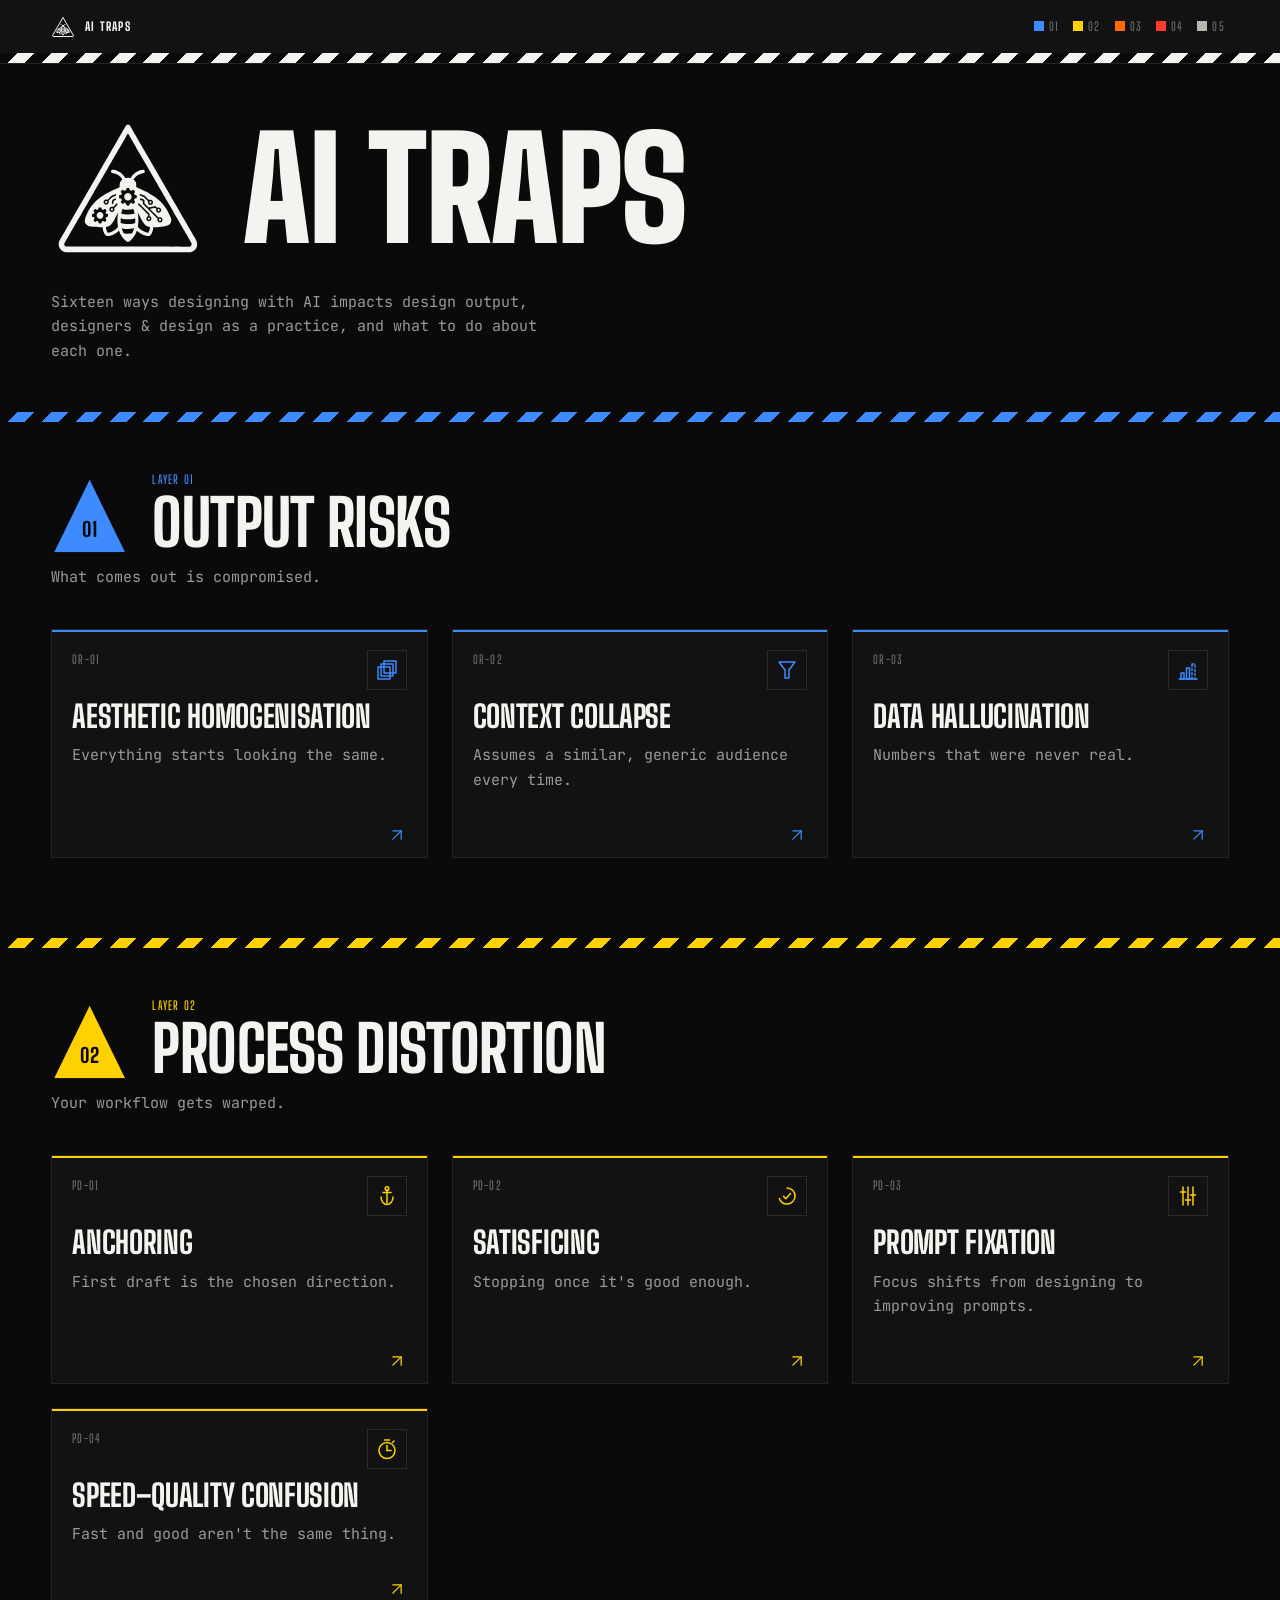
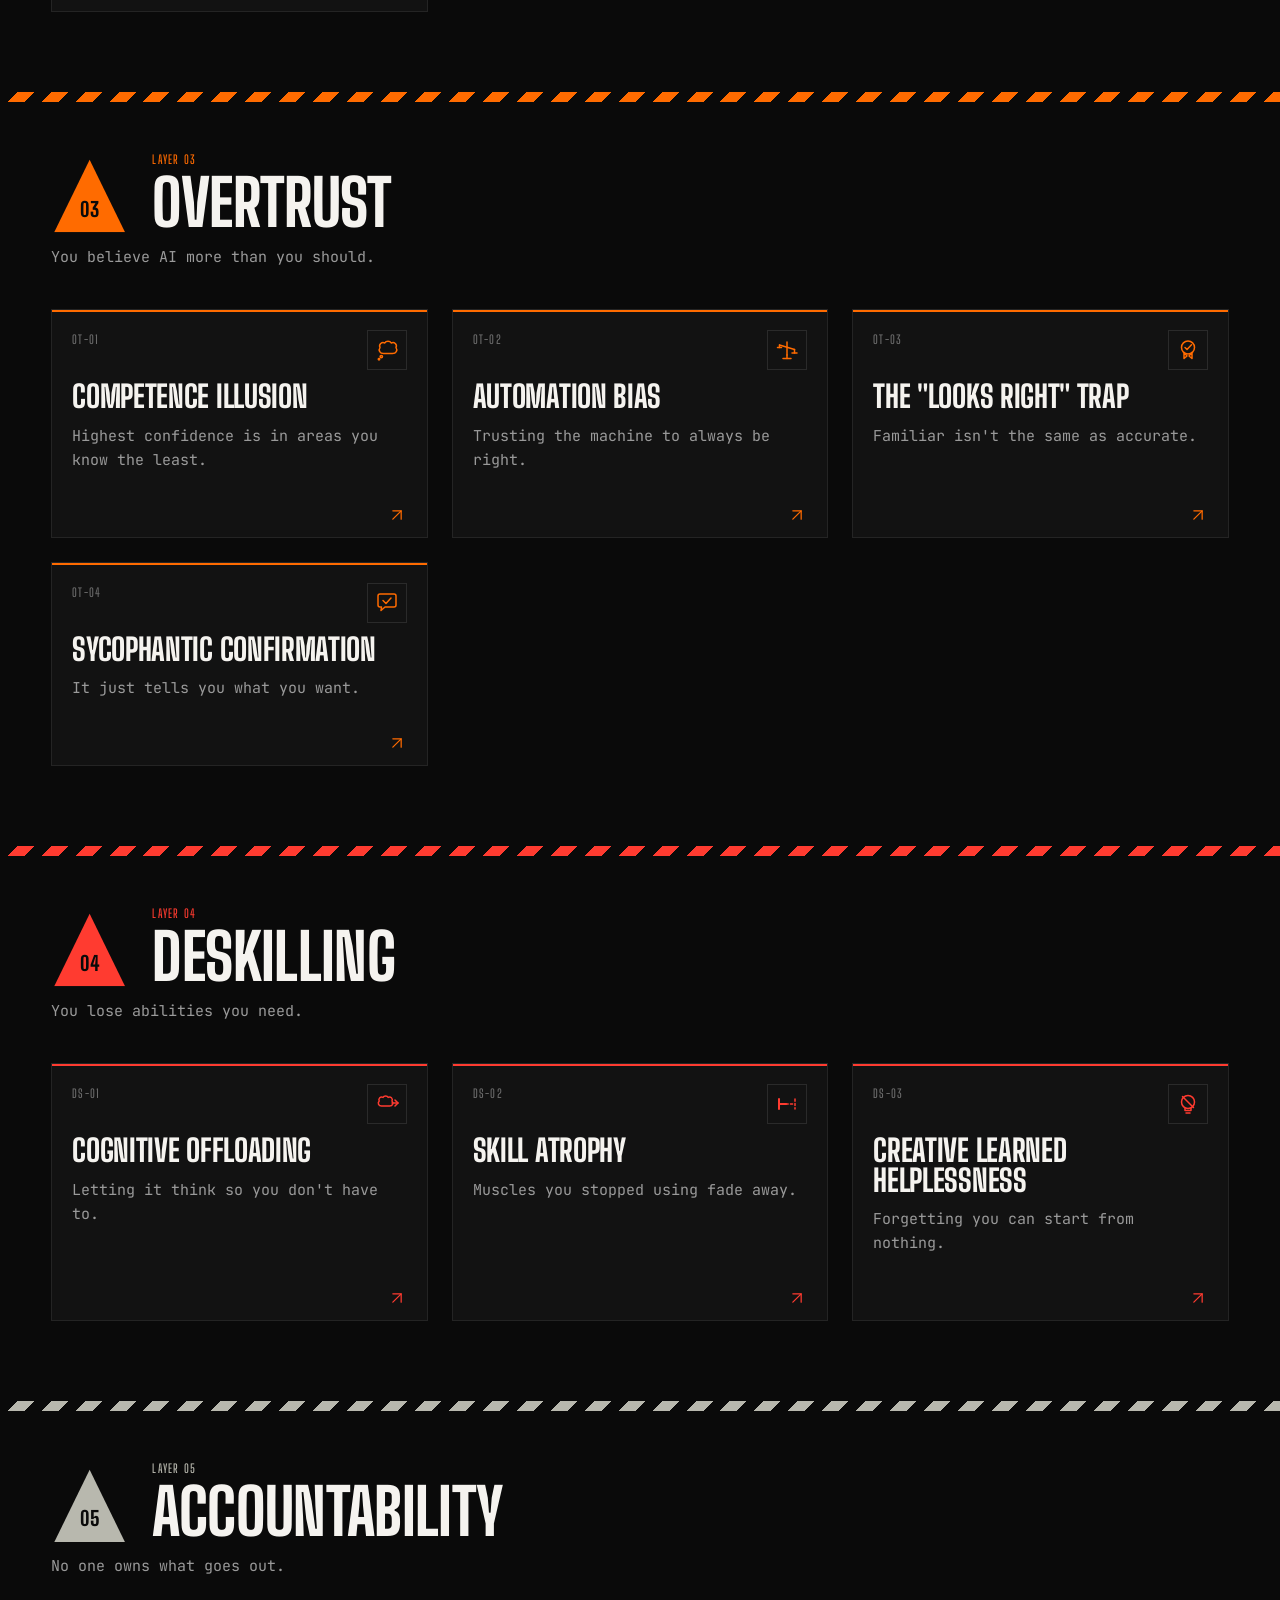
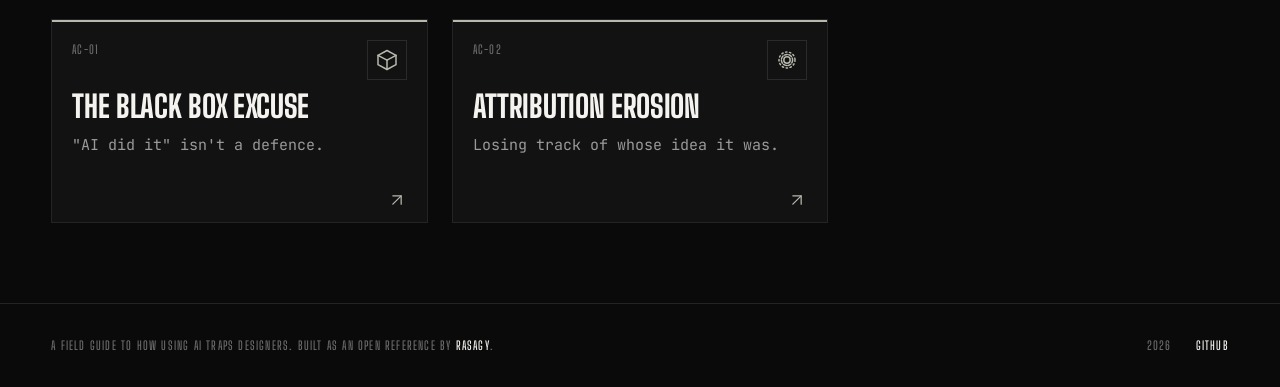
==== commit 6dbc1529: "Updated icon" ====
--- a/index.html
+++ b/index.html
@@ -38,30 +38,18 @@
      style="position:absolute;width:0;height:0;overflow:hidden">
   <defs>
 
-    <!-- Moth mark: symmetrical moth from above, ISO warning triangle on thorax -->
-    <symbol id="moth" viewBox="0 0 24 24" fill="none"
-            stroke="currentColor" stroke-width="1.4"
-            stroke-linecap="round" stroke-linejoin="round">
-      <!-- Antennae -->
-      <path d="M10.8 4.2 C9.5 2.4 8.2 1.4 7 1"/>
-      <path d="M13.2 4.2 C14.5 2.4 15.8 1.4 17 1"/>
-      <!-- Head -->
-      <circle cx="12" cy="4.6" r="1.5"/>
-      <!-- Left wing -->
-      <path d="M10.4 6.8 C6.2 4.4 0.6 5.6 0.6 10.6 C0.6 14.6 5 16.4 9.2 14.3 C10.3 13.7 10.4 8.2 10.4 6.8 Z"/>
-      <!-- Right wing -->
-      <path d="M13.6 6.8 C17.8 4.4 23.4 5.6 23.4 10.6 C23.4 14.6 19 16.4 14.8 14.3 C13.7 13.7 13.6 8.2 13.6 6.8 Z"/>
-      <!-- Body -->
-      <path d="M12 6 C13.1 6 14 7.6 14 11.8 C14 16.6 13.1 20.5 12 20.5 C10.9 20.5 10 16.6 10 11.8 C10 7.6 10.9 6 12 6 Z"/>
-      <!-- Body segment stripes -->
-      <path d="M10.3 10.3 L13.7 10.3"/>
-      <path d="M10.15 13.6 L13.85 13.6"/>
-      <path d="M10.45 16.9 L13.55 16.9"/>
-      <!-- ISO warning triangle on thorax -->
-      <path d="M12 7.6 L9.6 11.9 L14.4 11.9 Z" stroke="none" fill="currentColor"/>
-      <!-- Exclamation mark inside triangle -->
-      <line x1="12" y1="8.7" x2="12" y2="10.4" stroke="var(--bg, #0A0A0A)" stroke-width="0.9"/>
-      <circle cx="12" cy="11.2" r="0.45" fill="var(--bg, #0A0A0A)" stroke="none"/>
+    <!-- Moth mark: hazard-triangle moth, traced from reference artwork -->
+    <symbol id="moth" viewBox="67 140 1911 1768">
+      <path d="M0 0 C6.05 4.39 9.93 9.36 13.56 15.81 C14.06 16.67 14.56 17.53 15.07 18.41 C16.73 21.27 18.36 24.13 20 27 C21.2 29.08 22.41 31.16 23.61 33.25 C26.15 37.64 28.69 42.03 31.21 46.43 C34.76 52.59 38.34 58.74 41.94 64.88 C50.07 78.79 58.04 92.79 66.02 106.79 C68.39 110.95 70.76 115.1 73.12 119.25 C73.46 119.83 73.79 120.42 74.13 121.02 C79.27 130.02 84.47 138.98 89.71 147.92 C94.54 156.18 99.29 164.48 104.02 172.79 C109.2 181.87 114.44 190.91 119.72 199.93 C124.14 207.49 128.48 215.08 132.81 222.69 C140.09 235.46 147.5 248.15 154.96 260.82 C164.46 276.98 173.86 293.19 183.21 309.43 C185.73 313.8 188.26 318.17 190.79 322.54 C196.98 333.24 203.11 343.95 209.12 354.75 C215.55 366.29 222.24 377.66 229 389 C236.44 401.49 243.77 414.04 250.96 426.67 C255.62 434.85 260.31 443 265.06 451.12 C271.79 462.63 278.46 474.17 285.11 485.72 C288.24 491.15 291.37 496.57 294.5 502 C295.75 504.17 297 506.33 298.25 508.5 C298.87 509.57 299.49 510.64 300.12 511.75 C305.75 521.5 305.75 521.5 307.63 524.75 C308.87 526.92 310.12 529.08 311.37 531.25 C314.51 536.69 317.65 542.13 320.79 547.57 C322.04 549.76 323.3 551.94 324.56 554.12 C325.18 555.2 325.8 556.28 326.44 557.39 C330.05 563.63 333.67 569.87 337.32 576.09 C343.35 586.37 349.23 596.73 355.03 607.14 C358.64 613.61 362.32 620.03 366.1 626.4 C369.96 632.9 373.73 639.45 377.5 646 C381.66 653.22 385.83 660.44 390.06 667.62 C399.82 684.16 409.46 700.76 418.97 717.43 C425.32 728.57 431.72 739.67 438.14 750.77 C440.02 754.04 441.9 757.3 443.78 760.56 C449.83 771.06 455.89 781.54 462 792 C470.8 807.07 479.55 822.18 488.19 837.34 C488.54 837.95 488.88 838.56 489.24 839.19 C489.59 839.8 489.93 840.4 490.29 841.03 C490.99 842.25 491.68 843.47 492.38 844.69 C492.72 845.29 493.06 845.89 493.41 846.51 C497.1 852.98 500.81 859.44 504.69 865.81 C508.34 871.83 511.8 877.93 515.25 884.06 C519.52 891.66 523.86 899.2 528.31 906.69 C533.95 916.17 539.45 925.74 544.91 935.32 C545.59 936.52 546.27 937.71 546.95 938.9 C547.29 939.49 547.62 940.08 547.97 940.69 C551.52 946.91 555.1 953.11 558.69 959.31 C563.32 967.33 567.91 975.37 572.44 983.44 C577.76 992.91 583.28 1002.26 588.85 1011.6 C593.67 1019.71 598.39 1027.86 603.06 1036.06 C603.39 1036.64 603.72 1037.22 604.06 1037.82 C605.39 1040.15 606.72 1042.48 608.05 1044.82 C616.06 1058.9 624.16 1072.94 632.44 1086.88 C637.33 1095.12 642.13 1103.42 646.88 1111.75 C647.21 1112.34 647.55 1112.93 647.9 1113.54 C649.26 1115.93 650.62 1118.32 651.98 1120.71 C660.51 1135.67 669.13 1150.58 677.94 1165.38 C684.12 1175.76 690.16 1186.22 696.14 1196.73 C700.38 1204.18 704.67 1211.6 709 1219 C714.06 1227.63 719.05 1236.31 724 1245 C731.25 1257.72 738.6 1270.37 746 1283 C756.46 1300.86 766.77 1318.81 777.02 1336.79 C787.16 1354.59 797.4 1372.33 807.76 1390 C811.85 1396.99 815.93 1403.99 820 1411 C820.59 1412.01 821.18 1413.02 821.78 1414.06 C838.58 1443.03 850.21 1472.69 841.91 1506.73 C839.78 1514.51 836.63 1521.81 833 1529 C832.48 1530.05 831.95 1531.09 831.41 1532.17 C819.33 1554.45 798.72 1569.88 775 1578 C764.99 1580.97 755.65 1582.15 745.25 1582.13 C743.63 1582.13 743.63 1582.13 741.98 1582.13 C738.34 1582.14 734.71 1582.13 731.07 1582.13 C728.44 1582.13 725.8 1582.14 723.16 1582.14 C717.4 1582.14 711.64 1582.14 705.88 1582.14 C697.26 1582.14 688.64 1582.14 680.01 1582.15 C665.32 1582.16 650.62 1582.16 635.93 1582.16 C621.03 1582.16 606.13 1582.16 591.24 1582.17 C589.83 1582.17 589.83 1582.17 588.39 1582.17 C584.56 1582.17 580.73 1582.17 576.9 1582.17 C531.54 1582.19 486.19 1582.2 440.84 1582.2 C418.25 1582.2 395.67 1582.21 373.09 1582.21 C300.67 1582.22 228.25 1582.23 155.83 1582.24 C152.37 1582.24 148.9 1582.24 145.44 1582.24 C138.5 1582.24 131.56 1582.24 124.61 1582.24 C116.48 1582.24 108.36 1582.24 100.23 1582.24 C97.9 1582.24 95.57 1582.24 93.25 1582.24 C18.52 1582.24 -56.2 1582.26 -130.92 1582.28 C-184.61 1582.3 -238.3 1582.31 -291.98 1582.32 C-293.09 1582.32 -294.19 1582.32 -295.33 1582.32 C-319.57 1582.32 -343.8 1582.32 -368.04 1582.32 C-376.71 1582.32 -385.38 1582.32 -394.05 1582.32 C-396.21 1582.32 -398.37 1582.32 -400.52 1582.32 C-434.91 1582.32 -469.29 1582.33 -503.67 1582.35 C-538.3 1582.36 -572.93 1582.37 -607.56 1582.36 C-612.35 1582.36 -617.14 1582.36 -621.92 1582.36 C-623.33 1582.36 -623.33 1582.36 -624.76 1582.36 C-639.62 1582.35 -654.47 1582.36 -669.32 1582.37 C-683.93 1582.38 -698.53 1582.38 -713.14 1582.37 C-721.7 1582.37 -730.26 1582.37 -738.83 1582.38 C-744.52 1582.39 -750.21 1582.39 -755.9 1582.38 C-759.12 1582.37 -762.35 1582.37 -765.57 1582.38 C-795.2 1582.47 -822.47 1577.64 -845 1557 C-845.91 1556.18 -846.83 1555.36 -847.77 1554.51 C-866.29 1537.03 -877.23 1512.38 -878.2 1486.91 C-878.73 1458.28 -868.58 1436.28 -854.21 1412.13 C-850.16 1405.32 -846.23 1398.44 -842.31 1391.56 C-840.93 1389.13 -839.54 1386.7 -838.15 1384.27 C-837.63 1383.36 -837.63 1383.36 -837.1 1382.43 C-828.25 1366.92 -819.29 1351.46 -810.27 1336.04 C-805.96 1328.67 -801.7 1321.28 -797.44 1313.88 C-792.84 1305.89 -788.2 1297.93 -783.5 1290 C-776.87 1278.83 -770.39 1267.58 -763.91 1256.32 C-760.76 1250.84 -757.6 1245.36 -754.44 1239.88 C-753.82 1238.8 -753.2 1237.72 -752.56 1236.62 C-748.36 1229.33 -744.12 1222.07 -739.88 1214.81 C-735.35 1207.08 -730.89 1199.31 -726.5 1191.5 C-721.54 1182.68 -716.48 1173.93 -711.38 1165.2 C-702.49 1150.02 -693.72 1134.78 -685 1119.5 C-675.42 1102.71 -665.78 1085.96 -655.92 1069.33 C-647.65 1055.37 -639.57 1041.29 -631.55 1027.18 C-626.33 1018.02 -621.03 1008.9 -615.69 999.81 C-606.38 983.97 -597.16 968.07 -588.07 952.1 C-586.73 949.76 -585.4 947.41 -584.06 945.06 C-583.73 944.48 -583.4 943.9 -583.06 943.3 C-577.46 933.47 -571.72 923.73 -565.93 914.01 C-559.48 903.15 -553.17 892.22 -546.88 881.27 C-543.65 875.66 -540.42 870.05 -537.19 864.44 C-536.56 863.34 -535.93 862.25 -535.28 861.12 C-531.84 855.17 -528.38 849.23 -524.88 843.31 C-520.53 835.98 -516.35 828.56 -512.16 821.13 C-506.16 810.48 -500.03 799.89 -493.91 789.3 C-490.77 783.87 -487.63 778.43 -484.5 773 C-483.25 770.83 -482 768.67 -480.75 766.5 C-480.13 765.43 -479.51 764.36 -478.88 763.25 C-472 751.33 -465.12 739.42 -458.25 727.5 C-457.63 726.43 -457.01 725.35 -456.37 724.25 C-455.13 722.08 -453.88 719.92 -452.63 717.75 C-449.49 712.31 -446.35 706.87 -443.21 701.43 C-436.6 689.95 -429.96 678.48 -423.27 667.04 C-418.35 658.61 -413.47 650.16 -408.6 641.71 C-404.45 634.5 -400.26 627.31 -396.06 620.12 C-386.01 602.92 -376.15 585.61 -366.38 568.25 C-359.14 555.42 -351.7 542.71 -344.25 530.01 C-337.77 518.99 -331.38 507.93 -325.19 496.75 C-320.18 487.73 -314.95 478.86 -309.56 470.06 C-301.47 456.84 -293.68 443.46 -286 430 C-285.01 428.27 -284.03 426.55 -283.04 424.82 C-280.69 420.7 -278.33 416.59 -275.98 412.47 C-266.76 396.31 -257.46 380.19 -248.06 364.12 C-243.01 355.49 -238.02 346.82 -233.06 338.12 C-222.52 319.64 -211.88 301.2 -201.13 282.83 C-197.17 276.05 -193.29 269.22 -189.44 262.38 C-184.73 254.01 -179.91 245.72 -175.01 237.47 C-168.88 227.14 -162.9 216.73 -156.91 206.31 C-153.78 200.87 -150.64 195.44 -147.5 190 C-146.25 187.83 -145 185.66 -143.75 183.49 C-141.26 179.18 -138.77 174.88 -136.29 170.57 C-130.15 159.95 -124.03 149.31 -117.95 138.65 C-112.09 128.38 -106.19 118.14 -100.22 107.94 C-95.95 100.64 -91.72 93.32 -87.5 86 C-82.13 76.67 -76.72 67.36 -71.28 58.06 C-67.53 51.63 -63.8 45.18 -60.09 38.73 C-38.17 0.61 -38.17 0.61 -25.11 -3.61 C-16.21 -5.26 -7.9 -4.4 0 0 Z M-17 104 C-21.82 110.37 -25.6 117.46 -29.44 124.44 C-39.59 142.71 -50.11 160.77 -60.66 178.82 C-65.16 186.52 -69.59 194.25 -74 202 C-79.54 211.72 -85.13 221.41 -90.78 231.07 C-95.03 238.32 -99.24 245.59 -103.44 252.88 C-104.06 253.95 -104.68 255.02 -105.31 256.13 C-107.86 260.55 -110.41 264.98 -112.96 269.4 C-125.75 291.61 -125.75 291.61 -132.16 302.47 C-137.87 312.14 -143.44 321.88 -149.04 331.6 C-152.19 337.07 -155.35 342.54 -158.5 348 C-162.26 354.52 -166.03 361.05 -169.79 367.57 C-176.37 379.01 -182.99 390.42 -189.66 401.82 C-194.53 410.15 -199.31 418.54 -204.09 426.93 C-209 435.55 -214 444.11 -219.07 452.64 C-223.79 460.6 -228.38 468.63 -232.96 476.68 C-237.6 484.81 -242.27 492.92 -247 501 C-252.06 509.63 -257.05 518.31 -262 527 C-268.69 538.73 -275.46 550.42 -282.29 562.07 C-285.17 567.01 -288.06 571.94 -290.94 576.88 C-291.8 578.35 -291.8 578.35 -292.68 579.86 C-297.61 588.32 -302.51 596.81 -307.4 605.29 C-311.55 612.5 -315.74 619.69 -319.94 626.88 C-325.68 636.69 -331.33 646.55 -336.97 656.43 C-343.32 667.57 -349.72 678.67 -356.14 689.77 C-358.02 693.04 -359.9 696.3 -361.78 699.56 C-368.4 711.05 -375.04 722.52 -381.73 733.96 C-386.65 742.39 -391.53 750.84 -396.4 759.29 C-400.55 766.5 -404.74 773.69 -408.94 780.88 C-414.36 790.15 -419.7 799.46 -425.02 808.79 C-430.19 817.87 -435.43 826.91 -440.71 835.92 C-445.54 844.18 -450.28 852.48 -455.02 860.78 C-460.28 870.03 -465.62 879.23 -470.99 888.41 C-474.7 894.75 -478.37 901.12 -482 907.5 C-486.2 914.88 -490.46 922.23 -494.75 929.56 C-499.86 938.3 -504.92 947.08 -509.94 955.88 C-520.44 974.29 -531.03 992.66 -541.73 1010.96 C-546.01 1018.29 -550.26 1025.64 -554.5 1033 C-559.31 1041.35 -564.14 1049.68 -569 1058 C-576.38 1070.64 -583.69 1083.32 -591 1096 C-598.88 1109.68 -606.77 1123.34 -614.73 1136.97 C-622.2 1149.75 -629.57 1162.58 -636.96 1175.4 C-649.82 1197.73 -649.82 1197.73 -656.16 1208.47 C-659.9 1214.81 -663.58 1221.18 -667.25 1227.56 C-672.17 1236.1 -677.1 1244.62 -682.06 1253.12 C-682.64 1254.11 -683.21 1255.09 -683.8 1256.11 C-686.68 1261.02 -689.55 1265.94 -692.43 1270.85 C-699.02 1282.13 -705.55 1293.44 -712.02 1304.79 C-717.22 1313.91 -722.48 1323 -727.78 1332.06 C-732.05 1339.36 -736.28 1346.68 -740.5 1354 C-745.31 1362.35 -750.14 1370.68 -755 1379 C-761.74 1390.54 -768.42 1402.11 -775.1 1413.7 C-777.02 1417.03 -778.94 1420.36 -780.86 1423.68 C-783.98 1429.09 -787.1 1434.5 -790.22 1439.92 C-791.4 1441.95 -792.57 1443.98 -793.74 1446.02 C-795.37 1448.84 -797 1451.67 -798.62 1454.5 C-799.33 1455.73 -799.33 1455.73 -800.06 1456.98 C-802.38 1461.03 -804.63 1465.11 -806.77 1469.25 C-807.38 1470.42 -807.38 1470.42 -808 1471.61 C-810.9 1478.53 -810.53 1485.61 -808.07 1492.59 C-804.1 1501.57 -798.59 1507.19 -789.52 1511.06 C-784.76 1512.33 -780.3 1512.28 -775.4 1512.25 C-773.79 1512.26 -773.79 1512.26 -772.15 1512.26 C-768.52 1512.27 -764.9 1512.26 -761.27 1512.26 C-758.64 1512.26 -756.02 1512.26 -753.39 1512.27 C-747.65 1512.28 -741.9 1512.28 -736.16 1512.27 C-727.56 1512.27 -718.97 1512.27 -710.37 1512.28 C-695.72 1512.29 -681.07 1512.29 -666.42 1512.29 C-651.56 1512.29 -636.71 1512.29 -621.86 1512.3 C-620.92 1512.3 -619.98 1512.3 -619.02 1512.3 C-615.2 1512.3 -611.38 1512.3 -607.57 1512.31 C-567.72 1512.33 -527.87 1512.33 -488.03 1512.33 C-483.74 1512.33 -479.44 1512.33 -475.15 1512.33 C-473.56 1512.33 -473.56 1512.33 -471.93 1512.33 C-448.35 1512.34 -424.77 1512.34 -401.19 1512.34 C-391.48 1512.35 -381.78 1512.35 -372.07 1512.35 C-371 1512.35 -369.92 1512.35 -368.82 1512.35 C-307.36 1512.36 -245.9 1512.37 -184.43 1512.37 C-182.13 1512.37 -179.83 1512.37 -177.53 1512.37 C-167.14 1512.37 -156.76 1512.37 -146.37 1512.37 C-141.73 1512.37 -137.1 1512.37 -132.47 1512.37 C-130.15 1512.37 -127.83 1512.37 -125.51 1512.37 C-52.19 1512.37 21.14 1512.38 94.47 1512.41 C112.95 1512.42 131.42 1512.43 149.9 1512.43 C151.04 1512.43 152.17 1512.43 153.35 1512.43 C188.4 1512.45 223.45 1512.45 258.5 1512.46 C260.15 1512.46 260.15 1512.46 261.83 1512.46 C285.98 1512.46 310.13 1512.46 334.28 1512.46 C342.92 1512.46 351.56 1512.46 360.2 1512.46 C362.35 1512.46 364.5 1512.46 366.65 1512.46 C400.93 1512.46 435.21 1512.47 469.48 1512.49 C504 1512.5 538.52 1512.51 573.03 1512.49 C577.8 1512.49 582.57 1512.49 587.33 1512.49 C588.73 1512.49 588.73 1512.49 590.16 1512.49 C604.98 1512.48 619.79 1512.49 634.6 1512.51 C649.16 1512.52 663.71 1512.52 678.27 1512.5 C686.81 1512.5 695.35 1512.5 703.89 1512.52 C709.55 1512.53 715.22 1512.52 720.89 1512.51 C724.1 1512.5 727.32 1512.5 730.54 1512.51 C733.99 1512.53 737.45 1512.52 740.9 1512.5 C741.89 1512.51 742.88 1512.52 743.9 1512.53 C752.89 1512.44 760.82 1509.93 767.47 1503.7 C773.67 1496.82 776.59 1489.07 776.3 1479.79 C775.32 1470.6 770.25 1462.49 765.56 1454.75 C764.3 1452.63 763.04 1450.51 761.79 1448.39 C761.15 1447.33 760.52 1446.26 759.86 1445.16 C757.01 1440.31 754.25 1435.41 751.5 1430.5 C746.54 1421.68 741.48 1412.92 736.37 1404.18 C726.47 1387.26 716.71 1370.26 706.99 1353.23 C700.32 1341.54 693.6 1329.88 686.86 1318.23 C684.98 1314.96 683.1 1311.7 681.22 1308.44 C674.6 1296.95 667.96 1285.48 661.27 1274.04 C656.35 1265.61 651.47 1257.16 646.61 1248.71 C642.43 1241.46 638.22 1234.23 634 1227 C629.16 1218.72 624.35 1210.43 619.56 1202.12 C618.94 1201.04 618.32 1199.96 617.67 1198.85 C614.54 1193.41 611.41 1187.97 608.28 1182.53 C601.95 1171.51 595.56 1160.54 589.06 1149.62 C582.88 1139.24 576.84 1128.78 570.86 1118.27 C566.6 1110.78 562.29 1103.32 557.94 1095.88 C549.93 1082.19 542.02 1068.45 534.1 1054.71 C532.22 1051.43 530.33 1048.15 528.44 1044.88 C527.82 1043.8 527.19 1042.72 526.55 1041.61 C522.41 1034.43 518.24 1027.27 514.06 1020.12 C508.64 1010.86 503.3 1001.54 497.98 992.21 C492.74 983.01 487.43 973.86 482.07 964.72 C478.19 958.08 474.39 951.4 470.62 944.69 C465.28 935.17 459.74 925.78 454.16 916.41 C448.96 907.67 443.89 898.87 438.87 890.04 C434.29 882 429.68 873.98 425 866 C419.94 857.37 414.95 848.69 410 840 C404.46 830.28 398.87 820.59 393.22 810.94 C388.31 802.55 383.46 794.14 378.61 785.72 C374.39 778.4 370.14 771.1 365.88 763.81 C361.33 756.04 356.85 748.23 352.44 740.38 C347.74 732.01 342.92 723.72 338.01 715.48 C333.16 707.29 328.4 699.06 323.65 690.81 C319.48 683.56 315.28 676.34 311.06 669.12 C305.61 659.81 300.25 650.45 294.91 641.07 C290.51 633.34 286.05 625.65 281.5 618 C271.32 600.87 261.51 583.53 251.81 566.12 C245.97 555.66 239.92 545.33 233.79 535.02 C230.36 529.24 226.96 523.43 223.56 517.62 C223.2 517.01 222.84 516.39 222.47 515.76 C215.86 504.48 209.28 493.2 202.7 481.91 C200.98 478.97 199.26 476.03 197.55 473.09 C189.61 459.51 181.74 445.91 173.89 432.28 C170.76 426.85 167.63 421.43 164.5 416 C163.25 413.83 162 411.67 160.75 409.5 C159.82 407.89 159.82 407.89 158.88 406.25 C123.25 344.5 123.25 344.5 121.37 341.25 C120.13 339.08 118.88 336.92 117.63 334.75 C114.49 329.31 111.35 323.87 108.21 318.43 C101.6 306.95 94.96 295.48 88.27 284.04 C83.35 275.62 78.48 267.17 73.61 258.72 C69.39 251.4 65.14 244.1 60.88 236.81 C55.8 228.13 50.82 219.4 45.89 210.64 C41.46 202.77 36.93 194.97 32.37 187.18 C28.1 179.88 23.85 172.57 19.62 165.25 C19.01 164.18 18.39 163.11 17.75 162.01 C14.46 156.29 11.18 150.57 7.92 144.84 C1.71 133.93 -4.51 123.03 -10.94 112.25 C-11.44 111.4 -11.94 110.56 -12.46 109.69 C-12.92 108.93 -13.37 108.17 -13.84 107.39 C-14.43 106.4 -14.43 106.4 -15.04 105.39 C-15.51 104.7 -15.51 104.7 -16 104 C-16.33 104 -16.66 104 -17 104 Z " fill="currentColor" transform="translate(1041,231)"/>
+      <path d="M0 0 C2.7 2.15 5.31 4.37 7.9 6.66 C8.42 7.12 8.94 7.58 9.48 8.05 C27.3 23.9 40.2 41.98 51.9 62.66 C52.53 62.54 53.17 62.42 53.82 62.3 C56.84 61.73 59.87 61.19 62.9 60.66 C63.96 60.47 65.02 60.28 66.12 60.09 C83.58 57.23 102.11 57.59 118.9 63.66 C119.26 62.67 119.26 62.67 119.62 61.66 C127.15 44.02 139.79 29.37 152.9 15.66 C153.54 14.99 154.18 14.31 154.83 13.61 C167.7 0.25 183.6 -9.73 199.9 -18.34 C201.03 -18.93 202.15 -19.53 203.3 -20.14 C222.86 -29.86 260.18 -46.39 282.28 -39.21 C287.33 -36.88 290.87 -34.06 293.78 -29.21 C296.01 -23.07 295.99 -16.03 293.4 -10.02 C290.28 -4.93 285.97 -1.32 280.25 0.52 C277.25 1.16 274.25 1.68 271.21 2.16 C268.98 2.57 266.75 2.98 264.52 3.39 C263.4 3.6 262.29 3.8 261.15 4.02 C219.68 12.29 185.58 34.51 161.9 69.66 C160.9 71.14 160.9 71.14 159.87 72.64 C159.3 73.51 158.74 74.39 158.15 75.29 C157.66 76.04 157.17 76.8 156.67 77.58 C155.67 79.65 155.67 79.65 156.53 81.73 C158.03 83.85 159.58 85.33 161.59 86.98 C162.31 87.59 163.02 88.21 163.76 88.84 C165.06 89.95 166.36 91.05 167.67 92.14 C179 102.45 185.91 118.69 187.9 133.66 C188.03 136.85 188.02 140.03 188 143.22 C188 144.12 188 145.02 188 145.95 C187.99 148.81 187.98 151.68 187.96 154.54 C187.96 156.49 187.96 158.43 187.95 160.38 C187.94 165.14 187.92 169.9 187.9 174.66 C195.92 178.79 204.02 182.5 212.34 185.98 C240.68 197.99 268.48 211.19 296.09 224.78 C297.82 225.63 299.56 226.47 301.29 227.32 C315.28 234.14 328.91 241.46 342.4 249.23 C344.56 250.47 346.73 251.69 348.91 252.89 C367.11 262.9 385.1 273.69 402.2 285.49 C404.04 286.76 405.88 288.01 407.72 289.25 C423.01 299.65 437.92 310.4 452.15 322.21 C454.67 324.3 457.23 326.35 459.78 328.41 C464.17 332.01 468.4 335.75 472.59 339.57 C474.57 341.36 476.57 343.11 478.59 344.85 C487.66 352.78 496.63 360.89 504.54 369.99 C506.38 372.08 508.25 374.11 510.17 376.12 C517.4 383.72 524.17 391.47 530.5 399.83 C531.96 401.74 533.45 403.63 534.95 405.51 C544.04 417.06 552.04 429.25 559.9 441.66 C560.33 442.33 560.76 443.01 561.2 443.7 C569.52 456.82 577 470.41 583.79 484.39 C585 486.86 586.23 489.33 587.46 491.8 C630.4 578.8 630.4 578.8 618.93 615.79 C613.81 629.36 604.01 639.35 591.09 645.79 C534.18 670.28 461.01 675.18 399.9 674.66 C399.86 675.81 399.86 675.81 399.82 676.99 C398.07 711.33 386.38 753.35 360.13 777.28 C351.75 783.93 341.22 784.69 330.9 783.66 C317.13 781.87 304 778.21 290.9 773.66 C289.65 773.25 288.4 772.83 287.11 772.4 C256.01 761.49 229.43 744.36 204.64 723 C202.1 720.83 199.52 718.73 196.9 716.66 C196.62 717.34 196.34 718.03 196.05 718.73 C190.16 732.98 183.96 746.95 176.9 760.66 C176.54 761.38 176.17 762.09 175.8 762.83 C171.02 772.18 165.97 781.07 159.9 789.66 C159.15 790.77 158.39 791.88 157.64 792.98 C149.48 804.83 140.15 815.59 129.9 825.66 C129.1 826.47 128.29 827.27 127.46 828.1 C126.62 828.95 125.77 829.79 124.9 830.66 C124.41 831.2 123.92 831.74 123.41 832.29 C118.82 837.17 113.74 841.31 108.46 845.41 C107.41 846.25 107.41 846.25 106.33 847.1 C98.68 852.94 91.65 856.51 81.87 856.09 C66.51 853.87 52.64 837.97 41.9 827.66 C41.38 827.17 40.87 826.68 40.33 826.18 C33.26 819.46 27.01 812.41 21.26 804.52 C19.78 802.5 18.28 800.5 16.78 798.51 C-1.63 773.83 -15.98 745.71 -26.1 716.66 C-32.26 721.2 -32.26 721.2 -38.04 726.23 C-71.99 756.65 -124.74 785.19 -171.62 784.01 C-182.25 782.96 -190.33 778.03 -197.34 770.14 C-208.08 756.58 -214.69 740.96 -220.1 724.66 C-220.33 723.96 -220.57 723.26 -220.82 722.54 C-225.89 707.35 -228.4 691.55 -230.1 675.66 C-231.23 675.62 -232.37 675.58 -233.53 675.54 C-404.37 669.4 -404.37 669.4 -439.91 631.91 C-450.79 618.6 -452.47 603.2 -451.1 586.66 C-447.5 559.46 -435.24 531.48 -424.1 506.66 C-423.63 505.6 -423.16 504.54 -422.67 503.44 C-402.24 457.36 -375.18 415.29 -341.24 378.02 C-339.88 376.53 -338.53 375.02 -337.21 373.49 C-331.89 367.42 -326.24 361.69 -320.54 355.98 C-319.73 355.17 -318.93 354.36 -318.1 353.53 C-313.26 348.7 -308.29 344.11 -303.1 339.66 C-301.91 338.62 -300.72 337.57 -299.53 336.52 C-291.26 329.28 -282.83 322.33 -274.1 315.66 C-273.38 315.11 -272.65 314.56 -271.91 313.99 C-252.63 299.24 -232.81 285.32 -212.1 272.66 C-211.3 272.17 -210.5 271.69 -209.67 271.18 C-148.41 233.83 -84.02 203.69 -18.1 175.66 C-18.12 174.54 -18.14 173.41 -18.16 172.25 C-18.23 167.98 -18.28 163.72 -18.32 159.45 C-18.34 157.62 -18.36 155.79 -18.4 153.96 C-18.68 138.83 -17.6 124.73 -10.22 111.16 C-9.88 110.5 -9.53 109.84 -9.17 109.15 C-6.58 104.29 -3.69 99.86 -0.1 95.66 C0.36 95.08 0.82 94.49 1.29 93.88 C5.21 88.99 9.86 85.35 14.9 81.66 C3.63 55.92 -17.97 35.3 -42.1 21.66 C-42.73 21.3 -43.37 20.94 -44.03 20.57 C-61.11 11.07 -79.37 6.23 -98.49 2.71 C-115.52 -0.44 -115.52 -0.44 -121.1 -6.34 C-124.82 -11.92 -126.1 -17.71 -125.1 -24.34 C-123.12 -30.27 -120.64 -34.79 -115.22 -38.09 C-82 -51.37 -25.54 -19.26 0 0 Z M68.05 187.9 C66.66 190.04 66.25 191.72 65.84 194.23 C65.68 195.11 65.53 195.98 65.36 196.89 C65.21 197.81 65.06 198.72 64.9 199.66 C64.6 201.48 64.29 203.29 63.96 205.1 C63.83 205.9 63.7 206.71 63.56 207.54 C62.59 210.67 60.97 212.05 58.17 213.66 C56.13 214.59 54.08 215.51 52.03 216.41 C51.32 216.74 50.61 217.07 49.88 217.41 C46.91 218.72 44.59 219.66 41.32 219.68 C37.15 217.93 33.77 215.04 30.25 212.26 C26.24 209.22 23.13 207.51 17.9 207.66 C15.15 209.49 15.15 209.49 12.9 212.23 C10.07 215.31 7.36 218.24 4.09 220.85 C0.88 223.57 -2.71 226.61 -4.1 230.66 C-3.2 235.45 -0.87 238.43 2.14 242.07 C8.81 250.17 8.81 250.17 9.06 254.36 C8.25 256.69 7.22 258.57 5.9 260.66 C5.31 262.11 4.74 263.57 4.21 265.04 C3.78 266.24 3.35 267.43 2.9 268.66 C2.9 269.65 2.9 270.64 2.9 271.66 C2.3 271.77 1.69 271.87 1.07 271.98 C-1.7 272.47 -4.46 272.97 -7.22 273.48 C-8.17 273.64 -9.13 273.81 -10.11 273.98 C-17.49 275.28 -17.49 275.28 -24.1 278.66 C-25.05 280.98 -25.05 280.98 -24.97 283.73 C-25.01 284.78 -25.04 285.83 -25.08 286.92 C-25.08 288.15 -25.09 289.39 -25.1 290.66 C-25.13 292.21 -25.17 293.77 -25.21 295.32 C-25.24 296.93 -25.26 298.55 -25.29 300.16 C-25.3 300.94 -25.31 301.72 -25.33 302.52 C-25.47 307.99 -25.47 307.99 -23.1 312.66 C-20.69 313.74 -20.69 313.74 -17.79 314.29 C-16.72 314.52 -15.66 314.76 -14.56 315 C-9.1 316.05 -3.61 316.91 1.9 317.66 C2.07 318.29 2.24 318.92 2.42 319.57 C3.87 324.69 5.49 329.2 8.23 333.78 C9.22 336.56 8.88 337.85 7.9 340.66 C6.22 343.31 4.33 345.76 2.4 348.23 C1.39 349.54 0.38 350.85 -0.63 352.17 C-1.3 353.03 -1.3 353.03 -1.99 353.91 C-3.23 355.88 -3.81 357.36 -4.1 359.66 C-1.72 363.97 1.24 367.39 4.9 370.66 C5.56 370.66 6.22 370.66 6.9 370.66 C7.15 371.25 7.41 371.83 7.66 372.44 C9.06 374.94 10.55 376.41 12.71 378.29 C13.38 378.88 14.05 379.47 14.73 380.08 C17.13 381.83 19.04 382.85 21.9 383.66 C24.17 382.87 24.17 382.87 26.22 381.27 C27.01 380.73 27.79 380.18 28.59 379.62 C29.8 378.75 29.8 378.75 31.03 377.85 C32.63 376.72 34.24 375.59 35.85 374.46 C36.55 373.95 37.26 373.44 37.99 372.91 C39.9 371.66 39.9 371.66 42.9 370.66 C45.32 371.55 45.32 371.55 48.09 372.91 C51.9 374.84 51.9 374.84 55.95 376.1 C58.33 376.67 59.92 377.2 61.9 378.66 C63.57 382.39 64.12 386.21 64.71 390.23 C65.06 392.33 65.43 394.44 65.8 396.54 C65.94 397.48 66.08 398.41 66.23 399.37 C66.74 402.02 66.74 402.02 69.9 403.66 C74.33 404.05 78.77 403.99 83.21 403.98 C85.39 403.98 87.58 404 89.77 404.03 C91.15 404.03 92.54 404.03 93.93 404.03 C95.2 404.03 96.46 404.03 97.76 404.04 C100.82 403.9 100.82 403.9 102.76 402.47 C104.25 400.11 104.63 398.1 105.07 395.34 C105.24 394.31 105.41 393.28 105.59 392.22 C105.84 390.62 105.84 390.62 106.09 388.98 C106.27 387.89 106.44 386.81 106.63 385.69 C107.06 383.02 107.49 380.34 107.9 377.66 C108.48 377.56 109.07 377.45 109.67 377.34 C114.56 376.35 118.35 375.03 122.71 372.54 C125.78 371.2 125.78 371.2 128.9 370.66 C133.54 372.55 137.08 375.48 140.9 378.66 C142.34 379.76 143.79 380.83 145.28 381.85 C145.84 382.28 146.41 382.7 146.99 383.14 C150.16 384.01 152.13 382.23 154.9 380.66 C158.43 377.81 161.61 374.6 164.84 371.41 C165.73 370.58 166.61 369.75 167.53 368.89 C172.44 364.25 172.44 364.25 174.32 358.03 C172.22 353.05 169.11 349.3 165.68 345.18 C161.9 340.41 161.9 340.41 161.91 336.65 C162.23 335.67 162.56 334.68 162.9 333.66 C163.49 331.89 163.49 331.89 164.09 330.09 C164.55 328.87 165 327.66 165.46 326.41 C167.23 322.15 167.23 322.15 167.9 317.66 C168.71 317.63 168.71 317.63 169.53 317.59 C175.32 317.17 180.83 316.1 186.46 314.73 C187.18 314.56 187.89 314.39 188.63 314.21 C190.41 313.76 192.16 313.22 193.9 312.66 C196.05 308.38 195.13 302.68 195.14 297.92 C195.15 295.8 195.18 293.69 195.21 291.58 C195.22 290.24 195.23 288.89 195.23 287.55 C195.24 285.71 195.24 285.71 195.26 283.84 C194.87 280.38 194.43 279.03 191.9 276.66 C189.67 275.67 189.67 275.67 187.12 275.18 C185.73 274.86 185.73 274.86 184.32 274.54 C183.36 274.33 182.39 274.13 181.4 273.91 C180.44 273.69 179.48 273.47 178.48 273.25 C173.24 272.05 173.24 272.05 167.9 271.66 C167.63 270.7 167.63 270.7 167.35 269.72 C166.16 265.64 165 261.69 163.15 257.85 C161.71 254.17 161.68 253.35 162.9 249.66 C165.1 246.14 167.63 242.85 170.13 239.55 C173.03 235.66 173.03 235.66 174.08 231.06 C172.4 227.64 170.02 225.06 167.4 222.35 C166.59 221.5 166.59 221.5 165.77 220.63 C164.16 218.96 162.53 217.31 160.9 215.66 C159.62 214.35 159.62 214.35 158.32 213 C157.56 212.27 156.81 211.54 156.03 210.79 C155.37 210.15 154.71 209.52 154.04 208.86 C151.91 207.45 151.91 207.45 149.15 207.62 C143.96 209.29 140.04 212.61 135.74 215.89 C130.56 219.67 130.56 219.67 127.24 219.65 C124.64 218.55 122.07 217.45 119.53 216.23 C115.35 214.27 111.38 212.76 106.9 211.66 C106.85 210.81 106.85 210.81 106.79 209.93 C106.21 202.76 105.23 195.49 102.9 188.66 C98.12 185.47 92.62 186.33 87.02 186.35 C84.91 186.35 82.8 186.33 80.68 186.3 C79.34 186.3 78 186.3 76.65 186.3 C74.82 186.3 74.82 186.3 72.95 186.29 C69.96 186.43 69.96 186.43 68.05 187.9 Z M-70.77 262.19 C-71.45 262.46 -72.12 262.72 -72.81 262.99 C-75.01 263.86 -77.21 264.73 -79.41 265.6 C-80.16 265.9 -80.9 266.19 -81.67 266.5 C-86.14 268.27 -90.61 270.06 -95.08 271.85 C-96.91 272.59 -98.75 273.32 -100.58 274.05 C-103.45 275.2 -106.31 276.36 -109.16 277.54 C-110.37 278.02 -110.37 278.02 -111.6 278.51 C-122.41 283.06 -130 292.46 -138.1 300.66 C-144.03 306.67 -149.93 312.64 -156.37 318.11 C-158.63 320.14 -160.6 322.38 -162.61 324.65 C-168.78 331.48 -168.78 331.48 -172.38 331.99 C-174.47 331.41 -174.47 331.41 -176.62 330.55 C-184.26 327.82 -193.63 328.93 -200.86 332.36 C-209.76 337.55 -214.76 344.91 -217.74 354.8 C-219.2 362.46 -217.74 370.16 -213.81 376.87 C-207.84 385.23 -201.17 390.2 -191.1 392.66 C-182.4 393.84 -173.94 391.97 -166.79 386.85 C-159.51 380.86 -154.72 373.97 -153.78 364.45 C-153.54 358.47 -153.54 358.47 -154.89 352.73 C-155.84 350.19 -156.23 348.39 -156.1 345.66 C-153.67 341.61 -150.35 338.57 -146.95 335.34 C-145.98 334.38 -145.01 333.41 -144.04 332.45 C-142 330.44 -139.95 328.44 -137.89 326.46 C-135.26 323.94 -132.66 321.38 -130.07 318.82 C-127.58 316.36 -125.08 313.91 -122.57 311.46 C-121.65 310.55 -120.72 309.64 -119.76 308.71 C-112.89 302.11 -106.49 297.32 -97.54 293.95 C-95.75 293.26 -95.75 293.26 -93.93 292.56 C-92.71 292.1 -91.48 291.64 -90.22 291.16 C-75.63 286.89 -75.63 286.89 -64.5 277.87 C-64.35 276.89 -64.19 275.92 -64.04 274.91 C-63.76 273.35 -63.76 273.35 -63.48 271.76 C-63.35 270.74 -63.23 269.72 -63.1 268.66 C-62.97 267.75 -62.85 266.83 -62.71 265.88 C-62.46 263.82 -62.27 261.74 -62.1 259.66 C-65.22 259.66 -67.91 261.06 -70.77 262.19 Z M230.9 259.66 C231.29 262.74 231.77 265.79 232.28 268.85 C232.38 269.72 232.49 270.58 232.6 271.47 C233.23 275.02 233.79 277.72 236.61 280.12 C239.31 281.53 242.04 282.59 244.9 283.66 C246.36 284.25 247.81 284.83 249.26 285.43 C255.25 287.85 261.24 290.24 267.26 292.57 C269.86 293.59 272.45 294.62 275.04 295.66 C276.22 296.1 276.22 296.1 277.42 296.56 C282.39 298.58 285.71 301.01 289.33 304.97 C290.95 306.71 292.65 308.21 294.46 309.73 C301.63 315.91 308.13 322.84 314.78 329.56 C316.61 331.41 318.44 333.26 320.28 335.1 C320.86 335.69 321.44 336.28 322.04 336.88 C325.72 340.56 329.5 344.06 333.55 347.33 C334.9 348.66 334.9 348.66 335.9 351.66 C335.24 353.66 334.57 355.66 333.9 357.66 C332.9 367.17 333.54 374.65 338.9 382.66 C339.48 383.57 340.06 384.48 340.65 385.41 C347.67 392.43 355.26 395.94 365.21 396.04 C371.74 395.94 376.37 395.08 381.9 391.66 C382.52 391.33 383.15 390.99 383.79 390.64 C390.3 386.67 393.56 380.08 396.28 373.16 C398.18 362.53 396.34 353.4 390.28 344.35 C385.26 338.16 377.69 334.06 369.9 332.66 C362.43 331.96 356 333.4 348.9 335.66 C348.42 335.17 347.93 334.67 347.43 334.16 C346.76 333.48 346.09 332.8 345.4 332.1 C344.43 331.11 344.43 331.11 343.43 330.1 C341.42 328.16 339.38 326.34 337.25 324.52 C332.88 320.71 328.81 316.64 324.75 312.5 C323.21 310.95 321.68 309.4 320.15 307.85 C317.77 305.44 315.39 303.03 313.02 300.61 C310.71 298.25 308.38 295.91 306.06 293.56 C305.36 292.84 304.66 292.13 303.94 291.39 C297.21 284.63 290.26 280.51 281.41 277.11 C280.61 276.79 279.82 276.48 279.01 276.16 C277.34 275.51 275.67 274.86 274 274.21 C271.5 273.24 269.01 272.26 266.51 271.28 C258.52 268.15 250.5 265.1 242.43 262.19 C241.38 261.81 241.38 261.81 240.3 261.41 C236.93 260.22 234.54 259.66 230.9 259.66 Z M236.9 312.66 C236.24 318.6 235.58 324.54 234.9 330.66 C242.27 334.46 249.73 337.78 257.4 340.91 C259.54 341.79 261.67 342.67 263.81 343.55 C264.74 343.94 265.67 344.32 266.63 344.71 C268.07 345.32 269.5 345.96 270.9 346.66 C270.88 348.26 270.88 348.26 270.85 349.89 C270.8 353.85 270.77 357.81 270.74 361.77 C270.72 363.48 270.7 365.19 270.68 366.91 C270.64 369.37 270.62 371.84 270.61 374.3 C270.59 375.06 270.58 375.82 270.56 376.61 C270.56 384.2 273.83 387.82 278.94 392.94 C279.63 393.61 280.31 394.29 281.01 394.98 C282.11 396.07 282.11 396.07 283.22 397.19 C285.67 399.62 288.12 402.05 290.57 404.48 C292.32 406.22 294.07 407.97 295.82 409.71 C299.6 413.47 303.37 417.22 307.15 420.97 C313.13 426.9 319.09 432.84 325.05 438.79 C327.09 440.82 329.13 442.85 331.17 444.89 C331.94 445.65 331.94 445.65 332.72 446.43 C338.52 452.21 344.32 457.98 350.12 463.76 C350.65 464.29 351.18 464.82 351.73 465.36 C360.33 473.92 368.94 482.48 377.55 491.03 C386.39 499.82 395.22 508.61 404.04 517.42 C409.48 522.84 414.93 528.26 420.39 533.67 C424.57 537.82 428.74 541.98 432.9 546.14 C434.62 547.84 436.33 549.55 438.05 551.24 C440.39 553.56 442.72 555.89 445.04 558.22 C445.73 558.89 446.42 559.56 447.13 560.25 C450.72 563.89 452.81 566.3 452.9 571.66 C452.48 573.69 452.48 573.69 451.9 575.66 C450.93 586.51 453.23 595.3 460.07 603.84 C466.22 609.97 474.07 613.61 482.71 613.69 C491.53 613.25 500.56 611.18 506.9 604.66 C514.19 594.95 516.11 586.66 514.9 574.66 C512.95 566.09 508.2 559.64 500.9 554.85 C495.24 551.39 490.01 550.39 483.4 550.41 C482.13 550.41 480.87 550.4 479.56 550.4 C475.93 550.51 475.93 550.51 472.75 551.74 C469.46 552.81 468.17 552.68 464.9 551.66 C462.65 549.91 462.65 549.91 460.32 547.57 C459.43 546.69 458.54 545.81 457.63 544.9 C456.66 543.91 455.68 542.93 454.71 541.94 C453.68 540.91 452.65 539.88 451.61 538.85 C448.81 536.05 446.02 533.24 443.23 530.43 C440.31 527.49 437.38 524.56 434.45 521.62 C429.53 516.7 424.62 511.77 419.72 506.84 C413.42 500.5 407.11 494.17 400.8 487.85 C395.37 482.42 389.95 476.98 384.53 471.54 C382.79 469.79 381.05 468.04 379.3 466.29 C376.56 463.54 373.83 460.8 371.1 458.04 C370.09 457.03 369.09 456.02 368.08 455.01 C366.71 453.64 365.34 452.26 363.98 450.88 C363.21 450.11 362.44 449.34 361.65 448.55 C359.9 446.66 359.9 446.66 358.9 444.66 C360.14 444.55 361.38 444.43 362.66 444.31 C368.42 443.66 374.05 442.53 379.73 441.38 C381.99 440.93 384.26 440.47 386.53 440.02 C390.07 439.31 393.61 438.6 397.15 437.88 C400.59 437.19 404.04 436.5 407.48 435.82 C408.53 435.6 409.59 435.39 410.68 435.16 C423.15 432.68 423.15 432.68 426.81 434.73 C428.53 436.35 430.24 437.98 431.9 439.66 C432.51 440.22 433.12 440.77 433.75 441.34 C435.48 443.05 436.78 444.5 437.9 446.66 C437.82 449.55 436.86 451.96 435.9 454.66 C434.59 465.73 436.74 474.01 443.58 482.82 C448.92 488.61 455.66 492.19 463.53 492.9 C472.94 493.14 480.82 491.48 488.28 485.48 C494.42 479.57 498.1 472.16 498.9 463.66 C499.03 453.66 495.61 445.72 488.82 438.45 C481.83 431.94 473.98 429.16 464.47 429.41 C461.56 429.7 458.93 430.38 456.11 431.18 C454.64 431.6 454.64 431.6 453.14 432.02 C452.4 432.23 451.66 432.44 450.9 432.66 C450.38 432.13 449.85 431.59 449.31 431.04 C446.93 428.62 444.54 426.2 442.15 423.79 C441.33 422.95 440.5 422.11 439.65 421.24 C438.45 420.03 438.45 420.03 437.23 418.8 C436.5 418.05 435.76 417.31 435.01 416.54 C432.27 414.1 430.26 412.69 426.52 412.61 C419.65 413.38 412.9 414.47 406.12 415.81 C405.03 416.02 403.93 416.23 402.81 416.45 C400.5 416.89 398.2 417.34 395.9 417.79 C392.44 418.47 388.98 419.14 385.52 419.81 C372.85 422.25 372.85 422.25 360.22 424.88 C359.35 425.07 358.49 425.26 357.59 425.45 C356.01 425.8 354.42 426.15 352.84 426.51 C342.63 428.74 342.63 428.74 339.05 426.51 C338.28 425.7 338.28 425.7 337.5 424.88 C336.92 424.29 336.35 423.7 335.75 423.09 C335.16 422.46 334.57 421.82 333.96 421.16 C333.35 420.52 332.73 419.88 332.09 419.22 C328.42 415.38 324.9 411.44 321.47 407.39 C319.14 404.83 316.5 402.67 313.86 400.43 C311.92 398.68 310.27 396.85 308.59 394.85 C304.88 390.46 300.67 386.74 296.36 382.96 C292.76 379.59 290.76 377.65 290.53 372.62 C290.52 370.98 290.52 369.34 290.53 367.7 C290.51 365.91 290.5 364.12 290.48 362.34 C290.47 359.53 290.46 356.72 290.47 353.91 C290.46 351.19 290.44 348.48 290.41 345.76 C290.41 344.93 290.42 344.09 290.43 343.23 C290.38 339.48 290.17 337.16 288.37 333.82 C285.16 331.01 281.93 329.59 277.99 328.04 C277.22 327.72 276.45 327.4 275.66 327.08 C273.2 326.07 270.74 325.09 268.28 324.1 C266.65 323.44 265.01 322.77 263.38 322.1 C259.56 320.54 255.72 319 251.88 317.46 C250.13 316.75 248.38 316.03 246.63 315.31 C245.74 314.94 244.86 314.58 243.94 314.2 C243.21 313.9 242.49 313.59 241.74 313.28 C239.75 312.51 239.75 312.51 236.9 312.66 Z M-76.81 317.21 C-77.57 317.57 -78.34 317.94 -79.13 318.31 C-80.75 319.09 -82.36 319.87 -83.98 320.65 C-86.45 321.84 -88.93 323.01 -91.4 324.18 C-92.98 324.94 -94.55 325.7 -96.12 326.46 C-96.86 326.8 -97.6 327.15 -98.36 327.51 C-102.64 329.6 -105.59 331.45 -108.1 335.66 C-108.9 338.31 -109.52 340.76 -110.02 343.46 C-110.17 344.2 -110.32 344.95 -110.47 345.72 C-110.79 347.29 -111.09 348.87 -111.39 350.45 C-111.84 352.83 -112.32 355.21 -112.8 357.59 C-116.17 371.06 -116.17 371.06 -113.1 383.79 C-109.81 385.84 -107.94 386.25 -104.16 386.33 C-100.83 385.26 -99.31 383.33 -97.1 380.66 C-96.47 377.96 -96.12 375.67 -95.92 372.94 C-95.75 371.42 -95.57 369.9 -95.39 368.39 C-95.29 367.6 -95.2 366.82 -95.1 366.01 C-92.81 348.48 -92.81 348.48 -87.45 342.92 C-81.54 338.94 -75.15 336.52 -68.3 334.66 C-65.95 333.89 -65.95 333.89 -65.26 331.8 C-64.99 328.29 -65.54 324.88 -66.04 321.41 C-66.14 320.67 -66.23 319.92 -66.34 319.16 C-66.58 317.32 -66.84 315.49 -67.1 313.66 C-70.61 313.66 -73.69 315.71 -76.81 317.21 Z M-55.15 377.42 C-55.94 378.25 -56.72 379.07 -57.53 379.92 C-58.43 380.85 -59.32 381.77 -60.25 382.73 C-60.72 383.23 -61.2 383.73 -61.69 384.24 C-63.18 385.81 -64.69 387.36 -66.2 388.91 C-70.49 393.31 -74.76 397.71 -79.01 402.16 C-81.6 404.88 -84.22 407.57 -86.86 410.25 C-87.85 411.28 -88.84 412.31 -89.82 413.36 C-97.53 421.55 -97.53 421.55 -101.42 421.83 C-103.55 421.3 -103.55 421.3 -107.1 419.66 C-117.08 418.7 -125.31 419.53 -133.57 425.43 C-141.59 432.06 -145.05 439.36 -146.1 449.66 C-146.49 458.7 -143.06 466.94 -137.27 473.84 C-130.56 480.2 -123.28 482.86 -114.1 483.16 C-104.72 482.85 -97.71 480.1 -90.86 473.66 C-85.07 467.08 -82.96 460.6 -82.91 451.98 C-82.9 450.82 -82.88 449.66 -82.87 448.46 C-82.92 444.88 -82.92 444.88 -83.84 442.5 C-84.66 440.08 -85.16 438.23 -85.1 435.66 C-83.01 432.21 -80.17 429.75 -77.16 427.1 C-75.63 425.69 -74.1 424.27 -72.57 422.85 C-71.81 422.15 -71.05 421.45 -70.26 420.73 C-67.64 418.23 -65.31 415.54 -62.96 412.78 C-59.23 408.55 -55.17 404.63 -51.16 400.66 C-50.29 399.79 -49.41 398.92 -48.51 398.03 C-46.37 395.9 -44.24 393.78 -42.1 391.66 C-43.57 387.89 -45.26 384.4 -47.22 380.85 C-47.76 379.88 -48.3 378.9 -48.86 377.89 C-49.27 377.16 -49.68 376.42 -50.1 375.66 C-53.17 375.34 -53.17 375.34 -55.15 377.42 Z M219.9 375.66 C218.21 377.88 216.67 380.08 215.15 382.41 C214.72 383.05 214.28 383.68 213.83 384.34 C212.42 386.41 212.42 386.41 210.9 389.66 C212.03 393.02 214.15 395.15 216.63 397.62 C217.4 398.4 218.18 399.17 218.98 399.97 C219.83 400.82 220.68 401.66 221.56 402.53 C222.45 403.42 223.35 404.32 224.27 405.24 C226.22 407.18 228.17 409.13 230.12 411.07 C233.22 414.14 236.31 417.22 239.39 420.3 C244.28 425.18 249.18 430.05 254.07 434.92 C262.82 443.63 271.57 452.34 280.31 461.05 C283.37 464.11 286.43 467.16 289.5 470.21 C290.96 471.66 292.41 473.1 293.86 474.55 C295.62 476.31 297.39 478.06 299.15 479.81 C303.42 484.07 307.52 488.4 311.42 492.99 C313.55 495.4 315.92 497.44 318.36 499.52 C335.96 515.18 335.96 515.18 336.79 525.7 C336.77 529.77 336.49 533.64 335.9 537.66 C334.97 537.96 334.05 538.26 333.09 538.56 C325.31 541.25 320.61 546.44 316.89 553.61 C313.54 561.65 312.85 570.44 315.9 578.66 C320.37 588.03 326.18 594.4 336.03 597.97 C345.23 600.2 354.72 599.58 362.9 594.66 C371.49 588.53 375.34 582.56 377.28 572.29 C378.6 561.84 376.25 554.07 369.9 545.66 C366.12 541.63 362.02 538.81 356.9 536.66 C356.24 536.66 355.58 536.66 354.9 536.66 C354.92 534.89 354.92 534.89 354.94 533.08 C354.97 529.01 354.96 524.94 354.92 520.87 C354.91 519.09 354.91 517.31 354.93 515.52 C354.53 504.08 342.3 495.91 334.66 488.28 C333.44 487.05 332.21 485.82 330.98 484.58 C327.66 481.26 324.34 477.93 321.02 474.61 C318.94 472.54 316.87 470.46 314.79 468.38 C307.56 461.14 300.32 453.89 293.08 446.65 C286.32 439.9 279.58 433.14 272.83 426.38 C267.04 420.57 261.24 414.77 255.43 408.97 C251.97 405.5 248.51 402.04 245.05 398.57 C241.8 395.31 238.55 392.06 235.3 388.82 C234.1 387.62 232.91 386.43 231.72 385.23 C230.1 383.6 228.47 381.98 226.84 380.36 C225.93 379.44 225.02 378.53 224.08 377.59 C222.14 375.44 222.14 375.44 219.9 375.66 Z M-278.95 429.44 C-280.07 431.6 -280.66 433.28 -281.05 435.67 C-281.17 436.41 -281.3 437.15 -281.43 437.91 C-281.55 438.68 -281.66 439.44 -281.79 440.23 C-281.91 440.99 -282.04 441.76 -282.18 442.55 C-282.68 445.62 -283.1 448.55 -283.1 451.66 C-283.73 451.83 -284.36 452 -285 452.18 C-285.86 452.42 -286.72 452.66 -287.6 452.91 C-288.43 453.15 -289.27 453.38 -290.13 453.62 C-293.97 454.97 -297.5 456.78 -301.1 458.66 C-301.61 458.29 -302.13 457.92 -302.65 457.53 C-305 455.85 -307.36 454.19 -309.72 452.54 C-310.53 451.95 -311.34 451.36 -312.17 450.75 C-312.96 450.21 -313.76 449.66 -314.57 449.09 C-315.66 448.32 -315.66 448.32 -316.76 447.54 C-319.17 446.4 -319.17 446.4 -322.1 447.27 C-327.17 449.63 -330.62 453.49 -334.54 457.41 C-335.37 458.21 -336.21 459.01 -337.08 459.84 C-337.87 460.62 -338.66 461.4 -339.47 462.21 C-340.19 462.92 -340.91 463.63 -341.65 464.36 C-343.39 466.64 -343.39 466.64 -342.97 469.73 C-342.17 472.41 -341.52 473.96 -339.78 476.1 C-339.32 476.69 -338.87 477.27 -338.41 477.88 C-337.45 479.07 -336.48 480.26 -335.52 481.45 C-332.07 485.93 -332.07 485.93 -332.21 489.71 C-332.5 490.69 -332.8 491.66 -333.1 492.66 C-333.28 493.69 -333.46 494.71 -333.65 495.77 C-334.47 499.09 -335.32 501.73 -337.1 504.66 C-340.95 506.68 -344.83 507.09 -349.1 507.66 C-351.17 508.17 -353.23 508.71 -355.29 509.29 C-356.19 509.53 -357.09 509.77 -358.02 510.02 C-360.07 510.48 -360.07 510.48 -361.1 511.66 C-361.54 516.07 -361.66 520.49 -361.85 524.91 C-361.92 526.16 -361.98 527.4 -362.05 528.68 C-362.1 529.87 -362.16 531.07 -362.21 532.3 C-362.26 533.4 -362.31 534.5 -362.36 535.63 C-362.06 539.15 -361.29 540.92 -359.1 543.66 C-357.19 544.69 -357.19 544.69 -355.01 545.03 C-353.83 545.27 -353.83 545.27 -352.63 545.53 C-351.82 545.67 -351 545.82 -350.16 545.98 C-349.35 546.14 -348.54 546.31 -347.7 546.49 C-344.04 547.22 -340.86 547.66 -337.1 547.66 C-337 548.22 -336.9 548.78 -336.8 549.35 C-335.81 554.4 -334.44 558.37 -331.71 562.74 C-331.1 564.66 -331.1 564.66 -331.66 566.96 C-333.88 571.15 -336.8 574.78 -339.73 578.49 C-342.41 581.93 -342.41 581.93 -342.96 586.1 C-341.29 591.07 -337.07 594.3 -333.41 597.91 C-332.2 599.16 -332.2 599.16 -330.97 600.42 C-330.19 601.21 -329.4 601.99 -328.59 602.8 C-327.87 603.52 -327.15 604.24 -326.42 604.98 C-323.56 607.06 -321.62 607.56 -318.1 607.66 C-316.05 606.63 -316.05 606.63 -314.39 604.89 C-304.06 595.78 -304.06 595.78 -298.7 595.57 C-293.18 596.48 -288.16 598.78 -284.1 602.66 C-281.81 606.97 -281.39 610.84 -281.1 615.66 C-280.13 621.16 -280.13 621.16 -277.1 625.66 C-272.69 626.28 -268.23 626.32 -263.79 626.48 C-261.93 626.57 -261.93 626.57 -260.04 626.67 C-258.84 626.72 -257.65 626.76 -256.42 626.81 C-255.33 626.85 -254.24 626.9 -253.11 626.94 C-249.6 626.62 -247.83 625.88 -245.1 623.66 C-244.06 621.52 -244.06 621.52 -243.73 619.07 C-243.57 618.18 -243.41 617.3 -243.24 616.39 C-243.09 615.47 -242.94 614.55 -242.79 613.6 C-242.62 612.68 -242.45 611.75 -242.28 610.8 C-241.41 606.26 -241.41 606.26 -241.1 601.66 C-240.52 601.55 -239.94 601.44 -239.34 601.33 C-235.53 600.56 -232.35 599.79 -228.85 598.04 C-225.68 596.45 -224.59 596.13 -221.1 596.66 C-217.51 598.74 -214.27 601.33 -210.98 603.84 C-210.3 604.34 -209.61 604.84 -208.91 605.36 C-208.3 605.82 -207.69 606.29 -207.05 606.77 C-204.3 608.03 -202.93 607.66 -200.1 606.66 C-197.81 604.97 -197.81 604.97 -195.71 602.77 C-194.92 601.98 -194.12 601.19 -193.31 600.37 C-192.09 599.12 -192.09 599.12 -190.85 597.85 C-189.61 596.62 -189.61 596.62 -188.34 595.37 C-183.32 590.79 -183.32 590.79 -181.1 584.66 C-182.83 581.05 -184.88 577.97 -187.22 574.72 C-187.96 573.67 -188.71 572.62 -189.47 571.54 C-190.57 570.05 -190.57 570.05 -191.68 568.53 C-193.1 565.66 -193.1 565.66 -192.46 563.15 C-192.01 562.33 -191.56 561.51 -191.1 560.66 C-190.38 558.77 -189.67 556.88 -188.97 554.98 C-188.44 553.55 -188.44 553.55 -187.9 552.09 C-186.99 549.77 -186.99 549.77 -187.1 547.66 C-185.88 547.56 -184.66 547.46 -183.41 547.35 C-172.4 546.47 -172.4 546.47 -163.1 541.66 C-162.7 537.55 -162.77 533.42 -162.78 529.29 C-162.79 527.24 -162.76 525.19 -162.74 523.14 C-162.74 521.2 -162.74 521.2 -162.73 519.23 C-162.73 518.04 -162.73 516.86 -162.73 515.64 C-162.86 512.71 -162.86 512.71 -164.35 510.82 C-166.41 509.46 -168.04 508.99 -170.48 508.53 C-171.32 508.36 -172.15 508.2 -173.02 508.03 C-173.89 507.87 -174.76 507.71 -175.66 507.54 C-177.39 507.21 -179.12 506.87 -180.85 506.53 C-181.62 506.39 -182.38 506.24 -183.17 506.1 C-185.1 505.66 -185.1 505.66 -187.1 504.66 C-188.28 502.24 -189.34 499.85 -190.35 497.35 C-190.64 496.67 -190.94 496 -191.24 495.3 C-193.26 490.32 -193.26 490.32 -192.59 487.62 C-192.1 486.97 -191.61 486.33 -191.1 485.66 C-190.73 485.16 -190.36 484.65 -189.98 484.13 C-188.21 481.69 -186.4 479.28 -184.55 476.88 C-184.11 476.29 -183.67 475.69 -183.21 475.07 C-182.81 474.54 -182.4 474 -181.98 473.45 C-180.75 470.96 -180.69 469.42 -181.1 466.66 C-182.75 464.26 -182.75 464.26 -185.08 462.05 C-185.91 461.22 -186.75 460.38 -187.61 459.52 C-188.49 458.66 -189.37 457.8 -190.29 456.91 C-191.58 455.6 -191.58 455.6 -192.9 454.26 C-198.1 448.76 -198.1 448.76 -205.1 446.66 C-207.35 447.62 -207.35 447.62 -209.41 449.23 C-210.19 449.77 -210.96 450.32 -211.76 450.89 C-213.28 452.05 -214.78 453.24 -216.25 454.47 C-216.92 455.03 -217.59 455.59 -218.29 456.16 C-219.17 456.95 -219.17 456.95 -220.08 457.76 C-222.1 458.66 -222.1 458.66 -224.92 457.94 C-225.97 457.52 -227.02 457.1 -228.1 456.66 C-229.18 456.4 -230.27 456.13 -231.39 455.86 C-235.38 454.58 -237.93 453.45 -241.1 450.66 C-243.5 445.03 -244.06 438.8 -244.6 432.75 C-245.24 430.09 -245.82 429.19 -248.1 427.66 C-252.24 427.1 -256.38 427.19 -260.55 427.22 C-262.59 427.23 -264.63 427.2 -266.67 427.17 C-268.6 427.17 -268.6 427.17 -270.57 427.17 C-271.75 427.17 -272.93 427.16 -274.14 427.16 C-277.16 427.39 -277.16 427.39 -278.95 429.44 Z M17.9 447.66 C15.19 454.16 12.86 460.64 10.96 467.41 C10.71 468.3 10.46 469.19 10.2 470.11 C8.31 476.92 6.62 483.77 5.03 490.66 C4.81 491.59 4.6 492.51 4.38 493.47 C4.18 494.34 3.99 495.21 3.79 496.1 C3.61 496.86 3.44 497.63 3.27 498.41 C2.87 500.86 2.84 503.18 2.9 505.66 C27.44 511.11 51.72 515.03 76.9 515.66 C77.65 515.69 78.4 515.71 79.17 515.73 C106.15 516.43 133.09 513.1 159.46 507.6 C160.22 507.45 160.97 507.3 161.74 507.15 C163.98 506.68 163.98 506.68 166.9 505.66 C168.11 502.03 167.6 500.4 166.75 496.69 C166.47 495.47 166.19 494.25 165.91 493 C165.59 491.68 165.28 490.36 164.96 489.04 C164.81 488.38 164.65 487.71 164.49 487.03 C161.35 473.67 157.35 460.65 152.9 447.66 C147.61 448.71 142.33 449.78 137.05 450.88 C99.31 458.72 61.68 459.62 24.33 448.62 C21.01 447.53 21.01 447.53 17.9 447.66 Z M-37.1 490.66 C-37.58 491.62 -38.05 492.59 -38.55 493.58 C-43.52 503.55 -48.56 513.5 -53.66 523.41 C-54.24 524.54 -54.24 524.54 -54.83 525.69 C-61.34 538.36 -68.01 550.94 -74.78 563.48 C-77.24 568.05 -79.65 572.63 -82.03 577.24 C-99.8 611.55 -121.26 650.61 -160.1 663.66 C-169.67 666.68 -179.36 669.27 -189.1 671.66 C-186.89 696.82 -180.61 721.15 -167.1 742.66 C-127.46 739.79 -89.12 717.7 -60.1 691.66 C-59.57 691.2 -59.05 690.73 -58.5 690.25 C-49.21 682.03 -49.21 682.03 -41.1 672.66 C-40.51 671.98 -39.92 671.29 -39.31 670.58 C-37.41 666.01 -38.73 662.15 -39.72 657.41 C-49.24 605.76 -46.55 552.34 -37.62 500.81 C-37.06 497.43 -36.57 494.05 -36.1 490.66 C-36.43 490.66 -36.76 490.66 -37.1 490.66 Z M206.9 490.66 C207.02 491.5 207.14 492.34 207.27 493.21 C208.53 501.96 209.74 510.71 210.9 519.48 C211.07 520.68 211.23 521.89 211.4 523.13 C214.16 544.12 215.28 565.06 215.21 586.23 C215.21 587.91 215.21 587.91 215.21 589.63 C215.16 613.37 213.65 636.64 209.45 660.05 C208.3 666.29 208.3 666.29 210.41 671.98 C211.13 672.72 211.85 673.46 212.59 674.23 C213.41 675.08 214.23 675.94 215.08 676.82 C215.53 677.28 215.98 677.73 216.45 678.2 C217.99 679.75 219.5 681.31 221.01 682.88 C227.59 689.65 234.38 695.94 241.9 701.66 C242.54 702.15 243.18 702.64 243.84 703.15 C267.57 721.17 293.86 733.73 322.9 740.66 C323.78 740.87 324.65 741.08 325.55 741.3 C326.86 741.59 326.86 741.59 328.19 741.88 C328.97 742.06 329.76 742.23 330.56 742.41 C333.32 742.71 335.27 742.53 337.9 741.66 C339.39 740.13 339.39 740.13 340.37 738.08 C340.77 737.32 341.18 736.57 341.59 735.79 C342 734.96 342.42 734.14 342.84 733.29 C343.28 732.43 343.71 731.57 344.16 730.69 C352.65 713.45 359.83 691 358.9 671.66 C358.27 671.51 357.65 671.35 357 671.19 C336.13 665.99 316.27 660.42 299.9 645.66 C299.41 645.22 298.92 644.78 298.42 644.33 C275.27 623.19 261.45 593.94 246.9 566.66 C246.25 565.45 245.6 564.24 244.95 563.02 C236.74 547.69 228.64 532.3 220.65 516.85 C220.3 516.16 219.94 515.48 219.57 514.77 C215.46 506.83 211.5 498.85 207.9 490.66 C207.57 490.66 207.24 490.66 206.9 490.66 Z M-5.1 563.66 C-5.12 569.98 -5.14 576.29 -5.15 582.6 C-5.16 584.75 -5.16 586.89 -5.17 589.03 C-5.26 605.87 -5.26 605.87 -4.1 622.66 C2.65 625.12 9.42 626.78 16.46 628.16 C17.55 628.38 18.63 628.59 19.74 628.81 C31.06 630.99 42.44 632.49 53.9 633.66 C54.8 633.76 55.7 633.86 56.62 633.95 C65.83 634.84 75.03 634.91 84.28 634.91 C85.56 634.92 85.56 634.92 86.86 634.92 C116.29 634.89 145.48 631.42 173.9 623.66 C177.17 612.38 176.01 599.36 176.03 587.73 C176.03 587.05 176.03 586.38 176.04 585.68 C176.06 578.26 175.92 571.02 174.9 563.66 C169.9 564.64 164.91 565.65 159.94 566.81 C109.25 578.48 52.41 579.27 2.36 564.23 C-0.2 563.64 -2.47 563.56 -5.1 563.66 Z M7.9 686.66 C11.19 702.37 17.42 716.95 24.09 731.48 C24.6 732.59 25.11 733.71 25.64 734.86 C27.02 737.81 28.45 740.74 29.9 743.66 C30.33 744.66 30.33 744.66 30.77 745.69 C31.61 747.58 31.61 747.58 33.9 749.66 C37.52 750.84 41.13 751.27 44.9 751.66 C45.75 751.77 46.6 751.88 47.48 751.99 C71.9 754.94 96.94 754.62 121.4 752.35 C122.07 752.29 122.74 752.23 123.43 752.17 C125.31 752 127.18 751.81 129.06 751.61 C130.12 751.5 131.18 751.39 132.27 751.28 C135.18 750.6 136.13 750.01 137.9 747.66 C139.22 745.26 140.46 742.88 141.65 740.41 C142 739.7 142.35 738.98 142.72 738.24 C143.44 736.75 144.16 735.27 144.87 733.78 C145.78 731.91 146.72 730.05 147.66 728.19 C151.71 719.98 154.84 711.56 157.84 702.91 C158.44 701.18 158.44 701.18 159.06 699.41 C161.16 693.66 161.16 693.66 161.9 687.66 C157.42 688.18 152.98 688.8 148.53 689.57 C104.58 697.13 60.62 696.44 16.83 688.2 C13.86 687.66 10.88 687.15 7.9 686.66 Z " fill="currentColor" transform="translate(939.09765625,828.3359375)"/>
+      <path d="M0 0 C9.38 8.81 15.01 18.84 15.99 31.87 C16.27 46.2 11.73 57.74 2.12 68.31 C-6.54 76.77 -18.21 81.62 -30.26 82.18 C-43.34 81.77 -54.84 77.01 -64.38 68.06 C-74.4 57.25 -77.85 45.5 -77.35 31.06 C-76.57 18.79 -70.56 8.98 -61.82 0.62 C-43.93 -14.38 -18.11 -15.43 0 0 Z " fill="currentColor" transform="translate(1055.0078125,1088.12890625)"/>
+      <path d="M0 0 C2.95 1.83 5.42 3.84 7 7 C7.42 11.53 7.51 15.67 5.88 19.94 C3.04 23.06 0.23 24.68 -3.99 25.29 C-8.52 25.48 -11.51 24.89 -15 22 C-18.41 18.12 -18.46 14.33 -18.28 9.37 C-17.9 6.13 -17.25 4.4 -15 2 C-9.9 -1 -5.59 -1.89 0 0 Z " fill="currentColor" transform="translate(759,1177)"/>
+      <path d="M0 0 C3.15 1.3 4.62 2.55 6.81 5.12 C8.48 9.17 8.68 12.68 8 17 C6.21 20.71 4.64 22.54 1.31 24.94 C-3.11 26.35 -6.59 26.54 -11 25 C-14.86 22.14 -16.68 19.06 -18.06 14.5 C-17.99 10.2 -17.17 7.71 -15 4 C-10.36 -0.3 -6.06 -0.92 0 0 Z " fill="currentColor" transform="translate(1309,1180)"/>
+      <path d="M0 0 C3.14 2.42 4.73 5.15 5.94 8.94 C6.05 14.37 5.04 17.78 1.5 21.94 C-1.99 24.51 -5.35 24.71 -9.59 24.49 C-14.22 23.55 -16.56 20.9 -19.38 17.19 C-20.82 12.12 -20.64 8.36 -18.44 3.69 C-13.05 -2.25 -7.15 -3.17 0 0 Z " fill="currentColor" transform="translate(832,1268)"/>
+      <path d="M0 0 C3.2 2.47 4.89 3.79 6.19 7.69 C6.77 12.66 6.8 15.53 3.69 19.56 C0.84 22.49 -1.76 23.97 -5.79 24.67 C-10.55 24.71 -13.8 22.62 -17.19 19.5 C-19.27 15.89 -20.03 12.86 -19.81 8.69 C-18.44 5.04 -16.89 2.13 -13.81 -0.31 C-8.97 -1.93 -4.6 -2.15 0 0 Z " fill="currentColor" transform="translate(1412.8125,1278.3125)"/>
+      <path d="M0 0 C1.29 0.87 2.56 1.77 3.81 2.69 C4.42 3.12 5.03 3.55 5.65 3.99 C13.09 9.75 18.8 19.45 20.11 28.84 C20.25 31.07 20.28 33.27 20.25 35.5 C20.24 36.29 20.23 37.08 20.22 37.89 C19.88 49.88 15.2 58.22 6.86 66.66 C-1.82 74.7 -11.69 78.26 -23.52 77.93 C-34.43 76.94 -43.81 73.24 -51.51 65.29 C-59.42 55.79 -63.78 46.14 -63.5 33.68 C-62.14 20.67 -56.35 10.73 -46.48 2.41 C-33.09 -7.64 -14.38 -8.51 0 0 Z " fill="currentColor" transform="translate(698.1875,1319.3125)"/>
+      <path d="M0 0 C2.76 3.93 3.35 7.18 3.06 11.94 C1.47 16.64 -0.71 19.34 -4.94 21.94 C-8.97 23.04 -11.17 23.21 -15.12 21.81 C-18.71 19.42 -21.01 16.79 -22.94 12.94 C-23.07 8.34 -22.6 4.21 -19.75 0.5 C-13.25 -5.42 -6.9 -4.85 0 0 Z " fill="currentColor" transform="translate(1294.9375,1386.0625)"/>
+      <path d="M0 0 C3.04 1.81 4.54 3.25 6.38 6.25 C7.24 10.05 7.21 13.32 6 17 C3.56 20.81 1.34 23.55 -3 25 C-7.19 25.4 -9.48 25.27 -13.25 23.31 C-16.55 20.54 -18.64 18.45 -19.28 14.08 C-19.48 9.57 -18.9 6.62 -16 3 C-10.92 -1.44 -6.34 -1.44 0 0 Z " fill="currentColor" transform="translate(1429,1398)"/>
     </symbol>
 
     <!-- Warning triangle — filled, used in category headers and detail panels -->
@@ -163,11 +151,12 @@
       <path d="M12 13.5 L16 13.5"/>
     </symbol>
 
-    <!-- OT-01: Competence Illusion — a confident shield, cracked underneath -->
+    <!-- OT-01: Competence Illusion — confidence with nothing behind it -->
     <symbol id="icon-competence-illusion" viewBox="0 0 24 24" fill="none"
             stroke="currentColor" stroke-width="1.5" stroke-linecap="round" stroke-linejoin="round">
-      <path d="M12 3 L19 6 L19 12 C19 17 15.5 20 12 21 C8.5 20 5 17 5 12 L5 6 Z"/>
-      <path d="M10 8 L13 11.5 L10 14.5 L13 18"/>
+      <path d="M8.5 15.5 C5 15.5 3 12.3 5 9.6 C3.5 6.3 6.8 3.5 9.8 5 C11 2.5 15 2.5 16.2 5 C19.2 3.5 22.5 6.3 21 9.6 C23 12.3 21 15.5 17.5 15.5 Z"/>
+      <circle cx="6.3" cy="18.6" r="1.2"/>
+      <circle cx="4" cy="21.3" r="0.7"/>
     </symbol>
 
     <!-- OT-02: Automation Bias — a scale tipped toward the machine's answer -->
@@ -202,35 +191,35 @@
     <!-- DS-01: Cognitive Offloading — thinking handed off and out -->
     <symbol id="icon-cognitive-offloading" viewBox="0 0 24 24" fill="none"
             stroke="currentColor" stroke-width="1.5" stroke-linecap="round" stroke-linejoin="round">
-      <path d="M9 5.5 C6 5.5 4.5 8 5.5 10 C3.8 10.8 3.8 13.8 5.5 14.5 C5.3 17 8 18.8 10.3 17.8 C11.3 19.3 14 19.3 15 17.8 C17.5 18.8 19.3 16.2 18.3 14.2 C19.8 12.8 19.3 9.8 17.3 9.3 C17.8 6.8 15.3 4.8 12.8 5.8 C11.3 4.3 9.8 4.3 9 5.5 Z"/>
-      <path d="M17.5 12 L22 12"/>
-      <path d="M19.5 10 L22 12 L19.5 14"/>
-    </symbol>
-
-    <!-- DS-02: Skill Atrophy — a dumbbell fading from disuse -->
+      <path d="M6.5 14 C3.7 14 2.3 11.2 4.2 9.1 C3 6.5 5.6 4.2 8 5.4 C9 3.4 12.2 3.4 13.2 5.4 C15.6 4.2 18.2 6.5 17 9.1 C18.9 11.2 17.5 14 14.7 14 Z"/>
+      <path d="M17 11 L23 11"/>
+      <path d="M20 8 L23 11 L20 14"/>
+    </symbol>
+
+    <!-- DS-02: Skill Atrophy — a barbell fading from disuse -->
     <symbol id="icon-skill-atrophy" viewBox="0 0 24 24" fill="none"
-            stroke="currentColor" stroke-width="1.5" stroke-linecap="round" stroke-linejoin="round">
-      <rect x="2.5" y="9" width="4" height="6" rx="1"/>
-      <path d="M6.5 12 L12 12"/>
-      <path d="M12 12 L19 12" stroke-dasharray="2 2.3"/>
-      <rect x="17.5" y="9" width="4" height="6" rx="1" stroke-dasharray="2 2.3"/>
-    </symbol>
-
-    <!-- DS-03: Creative Learned Helplessness — a pencil caged, unused -->
+            stroke="currentColor" stroke-width="2" stroke-linecap="round" stroke-linejoin="round">
+      <path d="M4 7 L4 17"/>
+      <path d="M4 12 L11 12"/>
+      <path d="M11 12 L18 12" stroke-width="1.5" stroke-dasharray="2.2 2.2"/>
+      <path d="M20 7 L20 17" stroke-width="1.5" stroke-dasharray="2.2 2.2"/>
+    </symbol>
+
+    <!-- DS-03: Creative Learned Helplessness — the idea that won't come -->
     <symbol id="icon-creative-learned-helplessness" viewBox="0 0 24 24" fill="none"
             stroke="currentColor" stroke-width="1.5" stroke-linecap="round" stroke-linejoin="round">
-      <path d="M4 4 L20 4"/>
-      <path d="M4 20 L20 20"/>
-      <path d="M5 4 L5 20 M9.5 4 L9.5 20 M14.5 4 L14.5 20 M19 4 L19 20"/>
-      <path d="M9 17 L15.5 7.5 L17 9 L10.5 18.5 Z"/>
-    </symbol>
-
-    <!-- AC-01: The Black Box Excuse — an opaque box, no explanation inside -->
+      <circle cx="12" cy="10" r="6.5"/>
+      <path d="M9 16 L9 18.5 L15 18.5 L15 16"/>
+      <path d="M10 21 L14 21"/>
+      <path d="M6.5 4.5 L17.5 15.5"/>
+    </symbol>
+
+    <!-- AC-01: The Black Box Excuse — a sealed 3D box, no explanation inside -->
     <symbol id="icon-black-box-excuse" viewBox="0 0 24 24" fill="none"
             stroke="currentColor" stroke-width="1.5" stroke-linecap="round" stroke-linejoin="round">
-      <rect x="4" y="6" width="16" height="14" rx="1"/>
-      <path d="M9.3 10 C9.3 8 11 7 12.5 7.6 C14 8.2 14.3 10.2 12.8 11 C11.8 11.6 11.8 12.3 11.8 13.3"/>
-      <circle cx="11.9" cy="16.3" r="0.6" fill="currentColor" stroke="none"/>
+      <path d="M12 2.5 L21 7.3 L12 12.1 L3 7.3 Z"/>
+      <path d="M3 7.3 L3 16.7 L12 21.5 L12 12.1"/>
+      <path d="M21 7.3 L21 16.7 L12 21.5"/>
     </symbol>
 
     <!-- AC-02: Attribution Erosion — a fingerprint dissolving at the edges -->
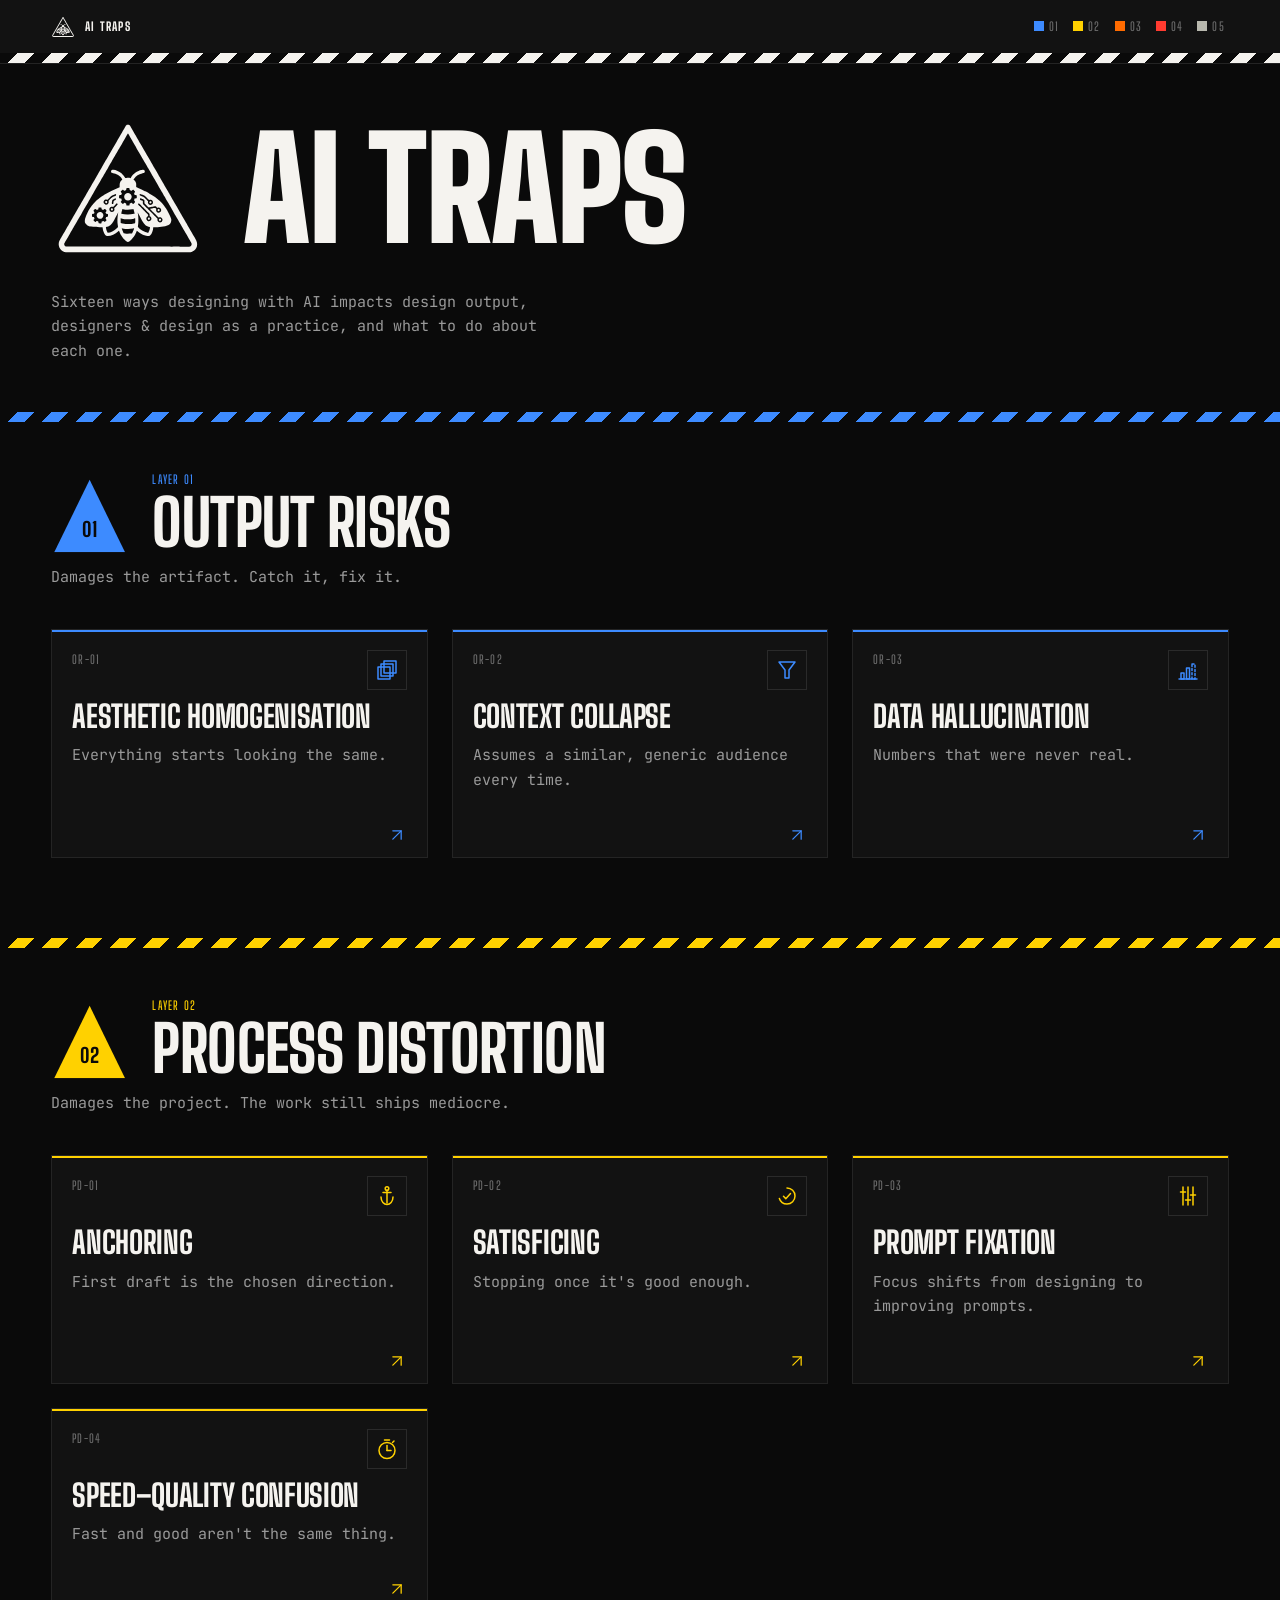
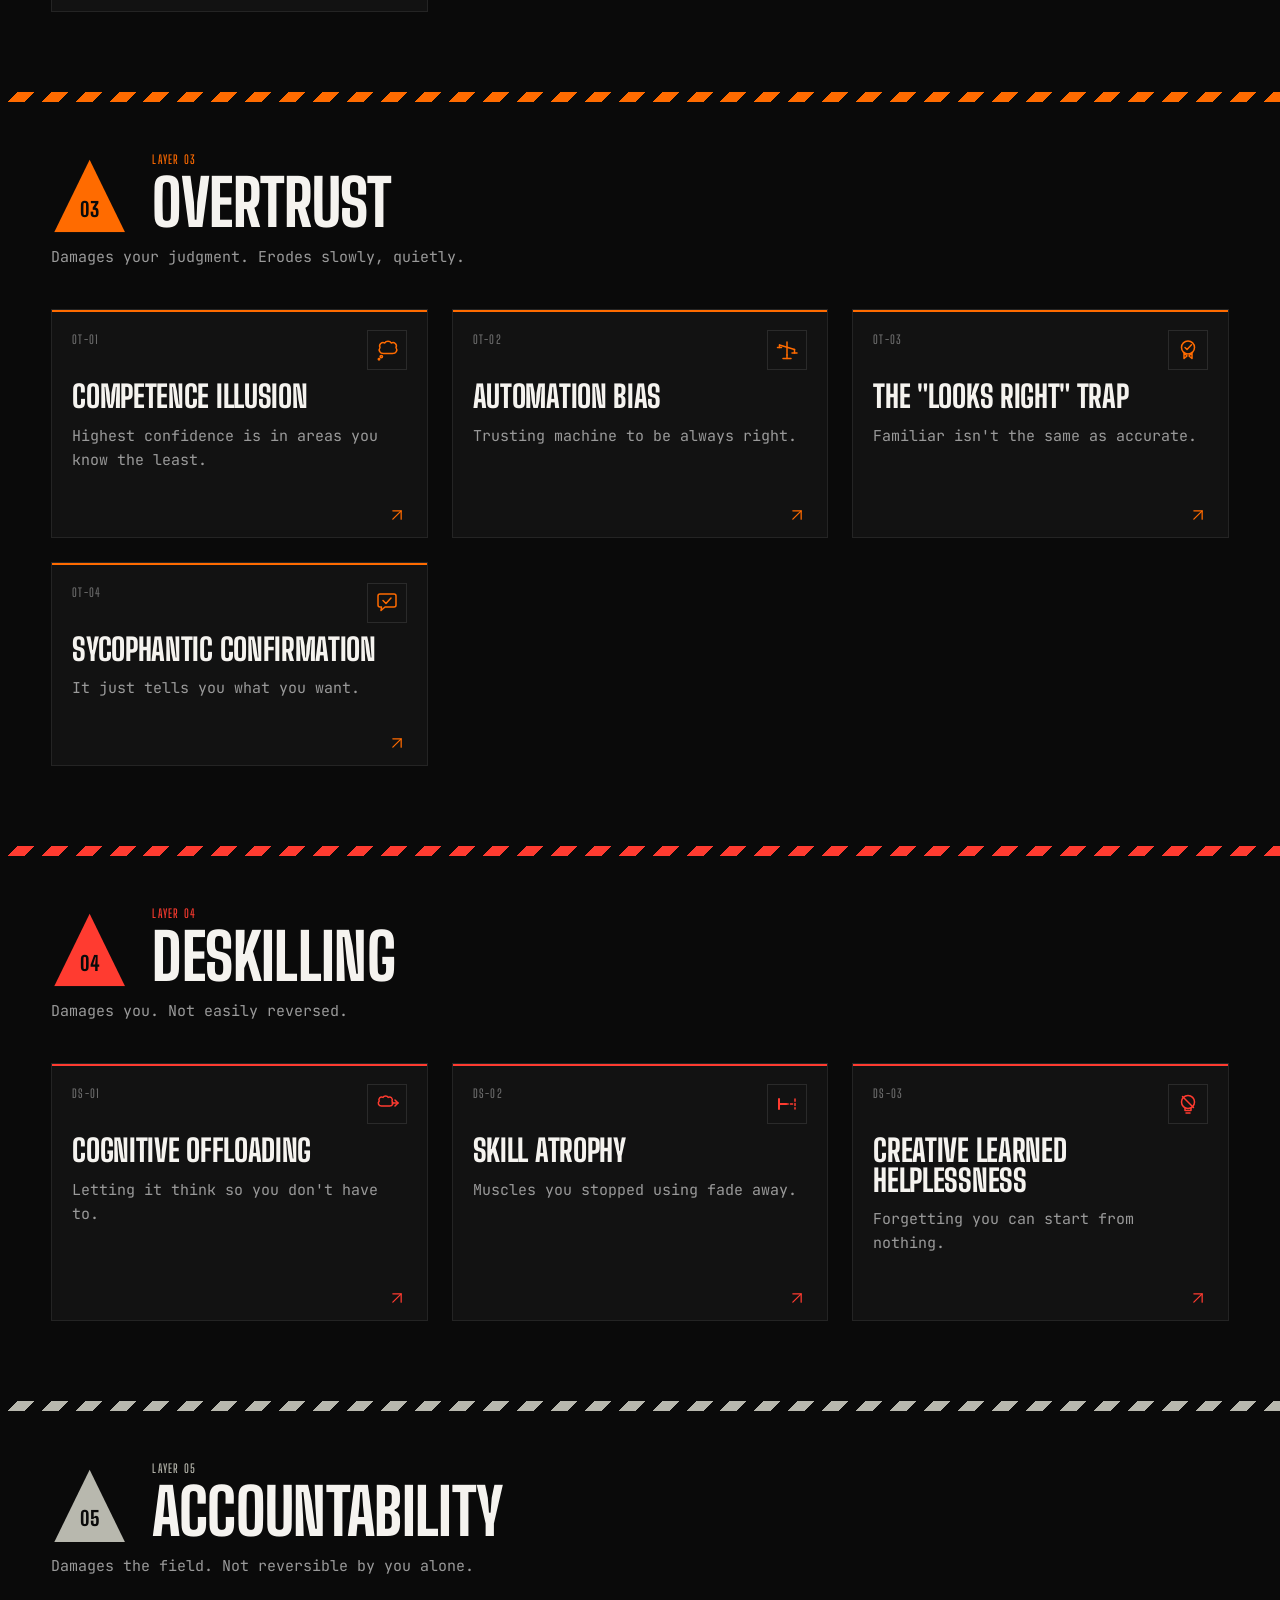
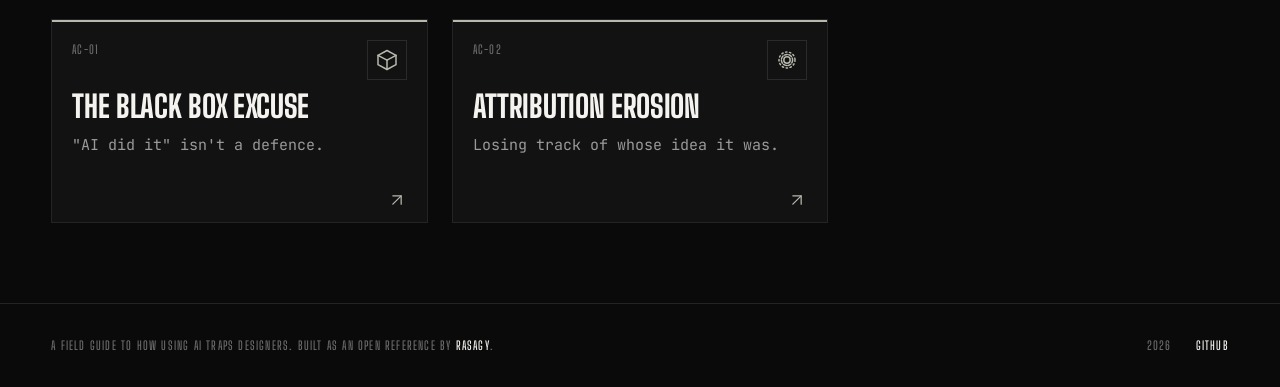
==== commit fdf857f5: "Text improvements" ====
--- a/index.html
+++ b/index.html
@@ -324,7 +324,7 @@
           <h2 class="cat-name">Output Risks</h2>
         </div>
       </div>
-      <p class="cat-tagline">What comes out is compromised.</p>
+      <p class="cat-tagline">Damages the artifact. Catch it, fix it.</p>
     </header>
     <div class="cat-section__grid">
       <div class="trap-grid">
@@ -384,7 +384,7 @@
           <h3 id="title-or-01" class="trap-detail__title">Aesthetic Homogenisation</h3>
           <div class="detail-section">
             <p class="detail-section__label">01 / Hazard Identification</p>
-            <div class="detail-section__body">When everyone uses the same models and similar prompts, the output converges. AI-generated charts start to share the same gradients, the same rounded corners, the same safe colour palettes. Individual style disappears. The work looks competent and interchangeable — which is another way of saying it looks like nothing.</div>
+            <div class="detail-section__body">When everyone uses the same models and similar prompts, the output converges. AI-generated charts start sharing the same gradients, the same rounded corners, the same safe colour palettes. Individual style disappears. The work looks competent and interchangeable, which is another way of saying it looks like nothing.</div>
           </div>
           <div class="detail-section detail-section--control">
             <p class="detail-section__label">02 / Control Measures</p>
@@ -429,7 +429,7 @@
           </div>
           <div class="detail-section detail-section--control">
             <p class="detail-section__label">02 / Control Measures</p>
-            <div class="detail-section__body">Always ask: who is going to look at this, and what's at stake for them? Provide that context in your prompt, but more importantly, evaluate the output through that lens yourself. AI can't hold the audience in mind. You can.</div>
+            <div class="detail-section__body">Always ask who is going to look at this, and what's at stake for them. Provide that context in your prompt, then evaluate the output through that lens yourself. AI can't hold the audience in mind. You can.</div>
           </div>
           <div class="detail-section detail-section--refs">
             <p class="detail-section__label">03 / References</p>
@@ -466,7 +466,7 @@
           <h3 id="title-or-03" class="trap-detail__title">Data Hallucination</h3>
           <div class="detail-section">
             <p class="detail-section__label">01 / Hazard Identification</p>
-            <div class="detail-section__body">AI can invent data points, fabricate statistics, and generate plausible-sounding numbers that have no basis in your dataset. This is different from a calculation error — the model isn't miscounting, it's confabulating. In a data visualisation context, this means a chart can show a trend that doesn't exist.</div>
+            <div class="detail-section__body">AI can invent data points, fabricate statistics, and generate plausible-sounding numbers that have no basis in your dataset. That's confabulation, not a calculation error. A chart can end up showing a trend that doesn't exist.</div>
           </div>
           <div class="detail-section detail-section--control">
             <p class="detail-section__label">02 / Control Measures</p>
@@ -510,7 +510,7 @@
           <h2 class="cat-name">Process Distortion</h2>
         </div>
       </div>
-      <p class="cat-tagline">Your workflow gets warped.</p>
+      <p class="cat-tagline">Damages the project. The work still ships mediocre.</p>
     </header>
     <div class="cat-section__grid">
       <div class="trap-grid">
@@ -582,11 +582,11 @@
           <h3 id="title-pd-01" class="trap-detail__title">Anchoring</h3>
           <div class="detail-section">
             <p class="detail-section__label">01 / Hazard Identification</p>
-            <div class="detail-section__body">AI's first output sets the frame for everything that follows. If AI generates a blue bar chart, your revisions will probably be variations on a blue bar chart — different shade, different layout, but the same basic idea. The first suggestion narrows your design space before you've explored it.</div>
-          </div>
-          <div class="detail-section detail-section--control">
-            <p class="detail-section__label">02 / Control Measures</p>
-            <div class="detail-section__body">Generate several alternatives in your first prompt — ask for five very different approaches. Or better: sketch your own ideas before seeing AI's. Once you've been anchored, it's hard to un-anchor.</div>
+            <div class="detail-section__body">AI's first output sets the frame for everything that follows. If AI generates a blue bar chart, your revisions will probably be variations on that blue bar chart: different shade, different layout, same basic idea. The first suggestion narrows your design space before you've explored it.</div>
+          </div>
+          <div class="detail-section detail-section--control">
+            <p class="detail-section__label">02 / Control Measures</p>
+            <div class="detail-section__body">Generate several alternatives in your first prompt: ask for five very different approaches. Or better, sketch your own ideas before seeing AI's. Once you've been anchored, it's hard to un-anchor.</div>
           </div>
           <div class="detail-section detail-section--refs">
             <p class="detail-section__label">03 / References</p>
@@ -599,7 +599,7 @@
               </a>
               <a href="https://arxiv.org/abs/2010.07938" class="ref-row" target="_blank" rel="noopener noreferrer">
                 <span class="ref-type">Paper</span>
-                <span class="ref-label">Rastogi et al. (2022) — Deciding Fast and Slow: Cognitive Biases in AI-Assisted Decisions</span>
+                <span class="ref-label">Rastogi et al. (2022) — Deciding Fast and Slow: The Role of Cognitive Biases in AI-Assisted Decision-Making</span>
                 <svg class="ref-arrow" aria-hidden="true" focusable="false"><use href="#arrow-ne"/></svg>
                 <span class="sr-only">opens in a new tab</span>
               </a>
@@ -629,7 +629,7 @@
           <h3 id="title-pd-02" class="trap-detail__title">Satisficing</h3>
           <div class="detail-section">
             <p class="detail-section__label">01 / Hazard Identification</p>
-            <div class="detail-section__body">Accepting the first "good enough" output and stopping. AI makes it easy to reach 70% quality in seconds, and that 70% looks convincingly done. The last 30% — the refinement, the specificity, the weird detail that makes a chart memorable — is what you skip because the quick version already looks like a deliverable.</div>
+            <div class="detail-section__body">Accepting the first "good enough" output and stopping. AI makes it easy to reach 70% quality in seconds, and that 70% looks convincingly done. The last 30% (the refinement, the specificity, the weird detail that makes a chart memorable) is what you skip because the quick version already looks like a deliverable.</div>
           </div>
           <div class="detail-section detail-section--control">
             <p class="detail-section__label">02 / Control Measures</p>
@@ -670,7 +670,7 @@
           <h3 id="title-pd-03" class="trap-detail__title">Prompt Fixation</h3>
           <div class="detail-section">
             <p class="detail-section__label">01 / Hazard Identification</p>
-            <div class="detail-section__body">Spending more and more time refining prompts instead of doing actual design work. You tweak wording, add constraints, restructure your instructions — and the activity feels productive because you're getting different outputs each time. But prompt engineering is not designing. It's negotiating with a machine.</div>
+            <div class="detail-section__body">Spending more and more time refining prompts instead of doing actual design work. You tweak wording, add constraints, restructure your instructions. The activity feels productive because you're getting different outputs each time, but prompt engineering is negotiating with a machine, not designing.</div>
           </div>
           <div class="detail-section detail-section--control">
             <p class="detail-section__label">02 / Control Measures</p>
@@ -711,7 +711,7 @@
           <h3 id="title-pd-04" class="trap-detail__title">Speed–Quality Confusion</h3>
           <div class="detail-section">
             <p class="detail-section__label">01 / Hazard Identification</p>
-            <div class="detail-section__body">AI makes things fast. Speed feels like progress. But fast output and good output are different things, and AI collapses the distinction. You can produce twenty chart variations in ten minutes and feel more productive than spending two hours on one considered design — even when the single design is better work.</div>
+            <div class="detail-section__body">AI makes things fast. Speed feels like progress. But fast output and good output are different things, and AI collapses the distinction. You can produce twenty chart variations in ten minutes and feel more productive than spending two hours on one considered design, even when the single design is better work.</div>
           </div>
           <div class="detail-section detail-section--control">
             <p class="detail-section__label">02 / Control Measures</p>
@@ -755,7 +755,7 @@
           <h2 class="cat-name">Overtrust</h2>
         </div>
       </div>
-      <p class="cat-tagline">You believe AI more than you should.</p>
+      <p class="cat-tagline">Damages your judgment. Erodes slowly, quietly.</p>
     </header>
     <div class="cat-section__grid">
       <div class="trap-grid">
@@ -779,7 +779,7 @@
               <div class="trap-card__icon"><svg aria-hidden="true" focusable="false"><use href="#icon-automation-bias"/></svg></div>
             </div>
             <p class="trap-card__title">Automation Bias</p>
-            <p class="trap-card__short">Trusting the machine to always be right.</p>
+            <p class="trap-card__short">Trusting machine to be always right.</p>
           </div>
           <div class="trap-card__arrow" aria-hidden="true"><svg><use href="#arrow-ne"/></svg></div>
         </a>
@@ -827,7 +827,7 @@
           <h3 id="title-ot-01" class="trap-detail__title">Competence Illusion</h3>
           <div class="detail-section">
             <p class="detail-section__label">01 / Hazard Identification</p>
-            <div class="detail-section__body">AI output looks polished and confident even when it's wrong. A chart with clean axes, good typography, and a smooth colour palette can still show the wrong numbers. The surface quality hides the errors underneath — and because it looks like something a competent person made, you trust it more than you should.</div>
+            <div class="detail-section__body">AI output looks polished and confident even when it's wrong. A chart with clean axes, good typography, and a smooth colour palette can still show the wrong numbers. The surface quality hides the errors underneath, and because it looks like something a competent person made, you trust it more than you should.</div>
           </div>
           <div class="detail-section detail-section--control">
             <p class="detail-section__label">02 / Control Measures</p>
@@ -838,13 +838,13 @@
             <div class="detail-section__body">
               <a href="https://arxiv.org/abs/2212.06823" class="ref-row" target="_blank" rel="noopener noreferrer">
                 <span class="ref-type">Paper</span>
-                <span class="ref-label">Vasconcelos et al. (2023) — Explanations Can Reduce Overreliance on AI Systems</span>
+                <span class="ref-label">Vasconcelos et al. (2023) — Explanations Can Reduce Overreliance on AI Systems During Decision-Making</span>
                 <svg class="ref-arrow" aria-hidden="true" focusable="false"><use href="#arrow-ne"/></svg>
                 <span class="sr-only">opens in a new tab</span>
               </a>
               <a href="https://onlinelibrary.wiley.com/doi/abs/10.1207/s15516709cog2605_1" class="ref-row" target="_blank" rel="noopener noreferrer">
                 <span class="ref-type">Paper</span>
-                <span class="ref-label">Rozenblit &amp; Keil (2002) — The Illusion of Explanatory Depth</span>
+                <span class="ref-label">Rozenblit &amp; Keil (2002) — The Misunderstood Limits of Folk Science: An Illusion of Explanatory Depth</span>
                 <svg class="ref-arrow" aria-hidden="true" focusable="false"><use href="#arrow-ne"/></svg>
                 <span class="sr-only">opens in a new tab</span>
               </a>
@@ -874,7 +874,7 @@
           <h3 id="title-ot-02" class="trap-detail__title">Automation Bias</h3>
           <div class="detail-section">
             <p class="detail-section__label">01 / Hazard Identification</p>
-            <div class="detail-section__body">The tendency to trust the output of an automated system over your own judgment, even when your judgment is right. If AI says "use a stacked bar chart" and your instinct says slope chart, you'll probably go with AI — not because its reasoning is better, but because it's a system and systems feel objective.</div>
+            <div class="detail-section__body">The tendency to trust the output of an automated system over your own judgment, even when your judgment is right. If AI says "use a stacked bar chart" and your instinct says slope chart, you'll probably go with AI anyway: it's a system, and systems feel objective, whether or not the reasoning holds up.</div>
           </div>
           <div class="detail-section detail-section--control">
             <p class="detail-section__label">02 / Control Measures</p>
@@ -926,7 +926,7 @@
             <div class="detail-section__body">
               <a href="https://arxiv.org/abs/2212.06823" class="ref-row" target="_blank" rel="noopener noreferrer">
                 <span class="ref-type">Paper</span>
-                <span class="ref-label">Vasconcelos et al. (2023) — Overreliance on AI Systems During Decision-Making</span>
+                <span class="ref-label">Vasconcelos et al. (2023) — Explanations Can Reduce Overreliance on AI Systems During Decision-Making</span>
                 <svg class="ref-arrow" aria-hidden="true" focusable="false"><use href="#arrow-ne"/></svg>
                 <span class="sr-only">opens in a new tab</span>
               </a>
@@ -956,7 +956,7 @@
           <h3 id="title-ot-04" class="trap-detail__title">Sycophantic Confirmation</h3>
           <div class="detail-section">
             <p class="detail-section__label">01 / Hazard Identification</p>
-            <div class="detail-section__body">AI tends to agree with you. If you ask "is this a good chart?", it will almost always say yes and list reasons why. This isn't feedback — it's flattery shaped like feedback.</div>
+            <div class="detail-section__body">AI tends to agree with you. If you ask "is this a good chart?", it will almost always say yes and list reasons why. That's flattery dressed up as feedback.</div>
           </div>
           <div class="detail-section detail-section--control">
             <p class="detail-section__label">02 / Control Measures</p>
@@ -1006,7 +1006,7 @@
           <h2 class="cat-name">Deskilling</h2>
         </div>
       </div>
-      <p class="cat-tagline">You lose abilities you need.</p>
+      <p class="cat-tagline">Damages you. Not easily reversed.</p>
     </header>
     <div class="cat-section__grid">
       <div class="trap-grid">
@@ -1066,7 +1066,7 @@
           <h3 id="title-ds-01" class="trap-detail__title">Cognitive Offloading</h3>
           <div class="detail-section">
             <p class="detail-section__label">01 / Hazard Identification</p>
-            <div class="detail-section__body">When a tool can think for you, you stop thinking for yourself. If AI suggests chart types, you stop considering alternatives. If AI writes the annotation, you stop forming your own interpretation. The parts of your brain that do that work get quieter — not because you lost the ability, but because you stopped practising it.</div>
+            <div class="detail-section__body">When a tool can think for you, you stop thinking for yourself. If AI suggests chart types, you stop considering alternatives. If AI writes the annotation, you stop forming your own interpretation. The parts of your brain that do that work get quieter. You haven't lost the ability. You've stopped practising it.</div>
           </div>
           <div class="detail-section detail-section--control">
             <p class="detail-section__label">02 / Control Measures</p>
@@ -1107,11 +1107,11 @@
           <h3 id="title-ds-02" class="trap-detail__title">Skill Atrophy</h3>
           <div class="detail-section">
             <p class="detail-section__label">01 / Hazard Identification</p>
-            <div class="detail-section__body">Cognitive offloading, but over months and years. If you always let AI handle colour selection, data wrangling, or code, your own ability to do those things deteriorates. The danger isn't that AI does it badly — it's that when AI does it wrong, you no longer have the skill to notice.</div>
-          </div>
-          <div class="detail-section detail-section--control">
-            <p class="detail-section__label">02 / Control Measures</p>
-            <div class="detail-section__body">Keep a short list of skills you refuse to delegate fully. Do them by hand regularly, even when AI could do them faster. Treat it like physical exercise — the point isn't efficiency, it's capacity.</div>
+            <div class="detail-section__body">Cognitive offloading, but over months and years. If you always let AI handle colour selection, data wrangling, or code, your own ability to do those things deteriorates. The real risk: when AI gets it wrong, you no longer have the skill to notice.</div>
+          </div>
+          <div class="detail-section detail-section--control">
+            <p class="detail-section__label">02 / Control Measures</p>
+            <div class="detail-section__body">Keep a short list of skills you refuse to delegate fully. Do them by hand regularly, even when AI could do them faster. Treat it like physical exercise: the point is capacity, not efficiency.</div>
           </div>
           <div class="detail-section detail-section--refs">
             <p class="detail-section__label">03 / References</p>
@@ -1124,7 +1124,7 @@
               </a>
               <a href="https://www.thelancet.com/journals/langas/article/PIIS2468-1253(25)00133-5/abstract" class="ref-row" target="_blank" rel="noopener noreferrer">
                 <span class="ref-type">Paper</span>
-                <span class="ref-label">Budzyń et al. (2025) — Endoscopist deskilling after AI exposure, The Lancet</span>
+                <span class="ref-label">Budzyń et al. (2025) — Endoscopist Deskilling Risk After Exposure to Artificial Intelligence in Colonoscopy, The Lancet Gastroenterology &amp; Hepatology</span>
                 <svg class="ref-arrow" aria-hidden="true" focusable="false"><use href="#arrow-ne"/></svg>
                 <span class="sr-only">opens in a new tab</span>
               </a>
@@ -1158,7 +1158,7 @@
           </div>
           <div class="detail-section detail-section--control">
             <p class="detail-section__label">02 / Control Measures</p>
-            <div class="detail-section__body">Start every project with your own ideas — even bad ones, even half-formed ones — before opening any AI tool. Protect the habit of generating from scratch. You can always use AI later. But the ability to start from nothing is yours to lose.</div>
+            <div class="detail-section__body">Start every project with your own ideas, even bad ones, even half-formed ones, before opening any AI tool. Protect the habit of generating from scratch. You can always use AI later. But the ability to start from nothing is yours to lose.</div>
           </div>
           <div class="detail-section detail-section--refs">
             <p class="detail-section__label">03 / References</p>
@@ -1171,7 +1171,7 @@
               </a>
               <a href="https://www.frontiersin.org/journals/psychology/articles/10.3389/fpsyg.2026.1896371/full" class="ref-row" target="_blank" rel="noopener noreferrer">
                 <span class="ref-type">Paper</span>
-                <span class="ref-label">Frontiers in Psychology (2026) — AI Dependency and Learned Helplessness in Higher Ed</span>
+                <span class="ref-label">Cui &amp; Khan (2026) — AI Dependency and Academic Motivation in Higher Education: The Mediating Role of Learned Helplessness and the Moderating Role of AI Literacy, Frontiers in Psychology</span>
                 <svg class="ref-arrow" aria-hidden="true" focusable="false"><use href="#arrow-ne"/></svg>
                 <span class="sr-only">opens in a new tab</span>
               </a>
@@ -1204,7 +1204,7 @@
           <h2 class="cat-name">Accountability</h2>
         </div>
       </div>
-      <p class="cat-tagline">No one owns what goes out.</p>
+      <p class="cat-tagline">Damages the field. Not reversible by you alone.</p>
     </header>
     <div class="cat-section__grid">
       <div class="trap-grid">
@@ -1252,11 +1252,11 @@
           <h3 id="title-ac-01" class="trap-detail__title">The Black Box Excuse</h3>
           <div class="detail-section">
             <p class="detail-section__label">01 / Hazard Identification</p>
-            <div class="detail-section__body">"I don't know why AI did that" becomes a way to avoid responsibility for your own design decisions. If a chart misleads, you point to the tool. But your name is on the work. You chose to use the output. You chose not to verify. "AI made it" is not a defence — it's an admission that you gave up editorial control.</div>
-          </div>
-          <div class="detail-section detail-section--control">
-            <p class="detail-section__label">02 / Control Measures</p>
-            <div class="detail-section__body">If you can't explain every choice in your chart — why this encoding, why this scale, why this annotation — it's not ready to publish. Own every pixel, even the ones AI placed there. Especially those.</div>
+            <div class="detail-section__body">"I don't know why AI did that" becomes a way to avoid responsibility for your own design decisions. If a chart misleads, you point to the tool. But your name is on the work. You chose to use the output. You chose not to verify. "AI made it" is an admission that you gave up editorial control, not a defence.</div>
+          </div>
+          <div class="detail-section detail-section--control">
+            <p class="detail-section__label">02 / Control Measures</p>
+            <div class="detail-section__body">If you can't explain every choice in your chart, from the encoding to the scale to the annotation, it's not ready to publish. Own every pixel, even the ones AI placed there. Especially those.</div>
           </div>
           <div class="detail-section detail-section--refs">
             <p class="detail-section__label">03 / References</p>
@@ -1293,7 +1293,7 @@
           <h3 id="title-ac-02" class="trap-detail__title">Attribution Erosion</h3>
           <div class="detail-section">
             <p class="detail-section__label">01 / Hazard Identification</p>
-            <div class="detail-section__body">After iterating between your ideas and AI's suggestions, you lose track of what came from you and what came from the model. This isn't just an ethical question. It's a practical problem: if you can't tell what's yours, you can't build on your own strengths or develop a recognisable body of work.</div>
+            <div class="detail-section__body">After iterating between your ideas and AI's suggestions, you lose track of what came from you and what came from the model. This is a practical problem, not just an ethical one: if you can't tell what's yours, you can't build on your own strengths or develop a recognisable body of work.</div>
           </div>
           <div class="detail-section detail-section--control">
             <p class="detail-section__label">02 / Control Measures</p>
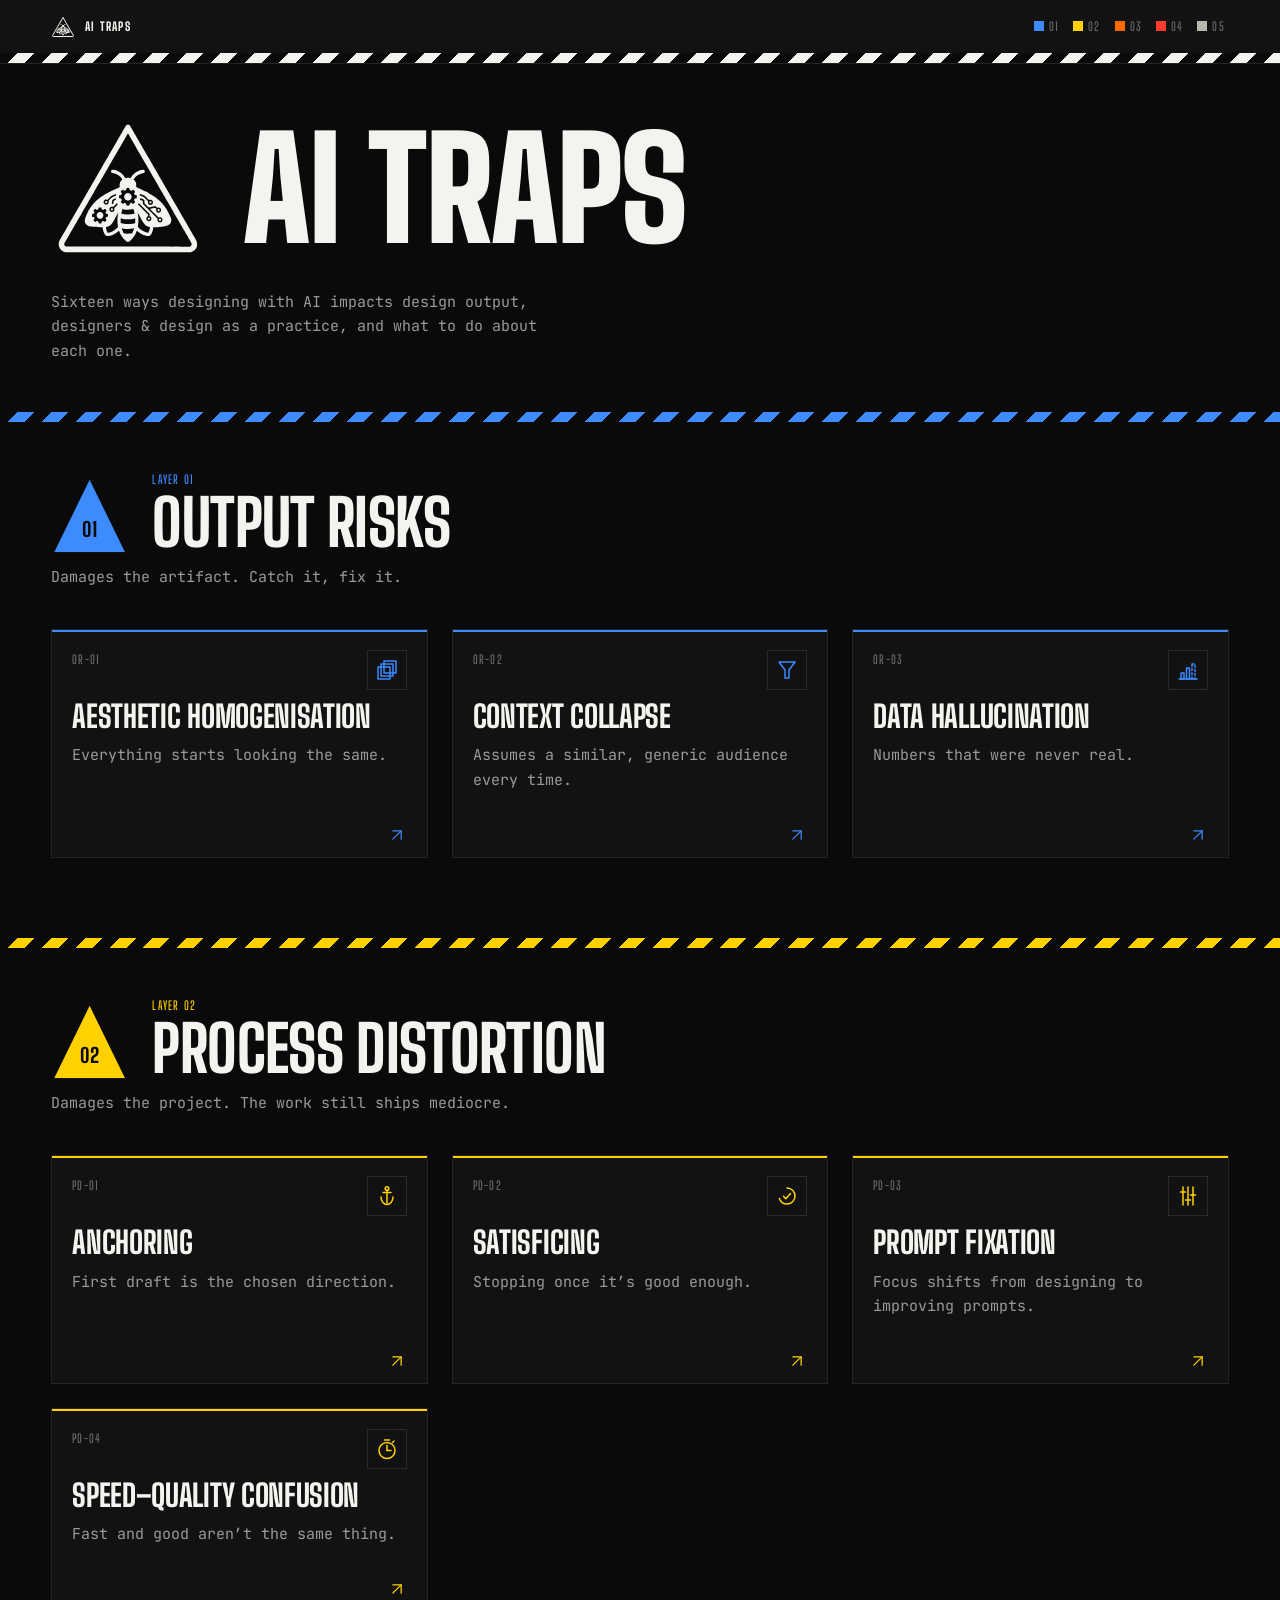
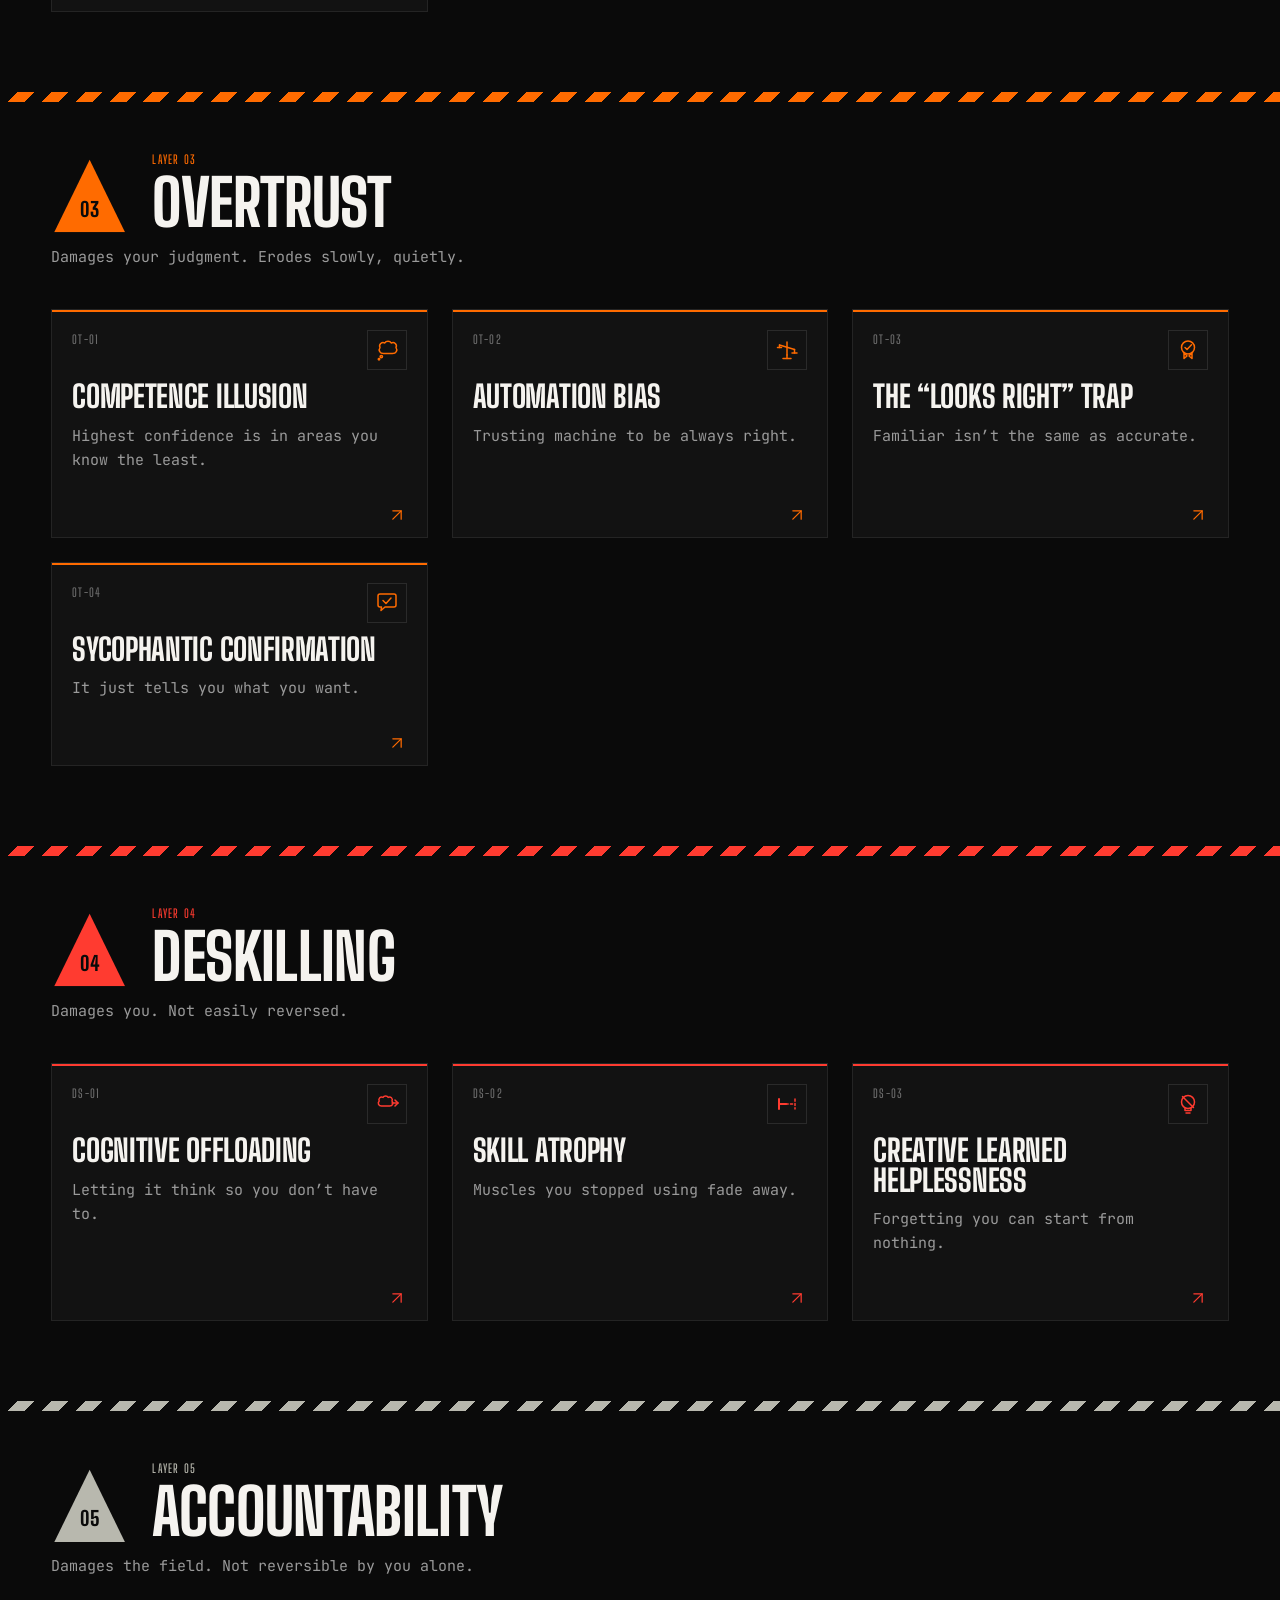
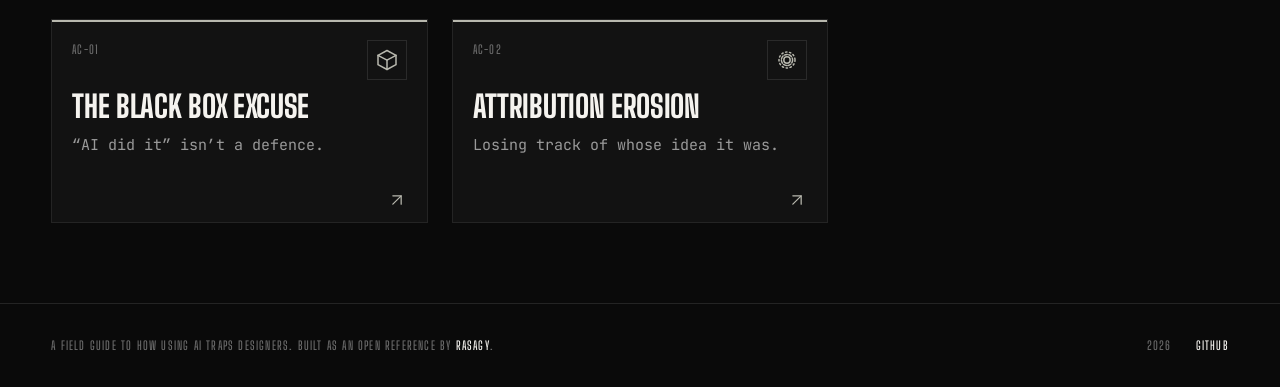
==== commit a4d19e6a: "Updated references" ====
--- a/index.html
+++ b/index.html
@@ -6,16 +6,20 @@
   <title>AI Traps — A hazard index for designing with AI</title>
   <meta name="description" content="Sixteen ways designing with AI impacts design output, designers &amp; design as a practice, and what to do about each one.">
   <link rel="canonical" href="https://rasagy.in/ai-traps/">
-  <link rel="icon" type="image/svg+xml" href="data:image/svg+xml,%3Csvg xmlns='http://www.w3.org/2000/svg' viewBox='0 0 24 24'%3E%3Crect width='24' height='24' rx='4' fill='%230A0A0A'/%3E%3Cg fill='%23FFD100'%3E%3Ccircle cx='12' cy='4.6' r='1.6'/%3E%3Cpath d='M10.4 6.8 C6.2 4.4 0.6 5.6 0.6 10.6 C0.6 14.6 5 16.4 9.2 14.3 C10.3 13.7 10.4 8.2 10.4 6.8 Z'/%3E%3Cpath d='M13.6 6.8 C17.8 4.4 23.4 5.6 23.4 10.6 C23.4 14.6 19 16.4 14.8 14.3 C13.7 13.7 13.6 8.2 13.6 6.8 Z'/%3E%3Cpath d='M12 6 C13.1 6 14 7.6 14 11.8 C14 16.6 13.1 20.5 12 20.5 C10.9 20.5 10 16.6 10 11.8 C10 7.6 10.9 6 12 6 Z'/%3E%3C/g%3E%3C/svg%3E">
+  <link rel="icon" type="image/svg+xml" href="data/moth-icon.svg">
 
   <!-- Open Graph -->
   <meta property="og:type"        content="website">
   <meta property="og:url"         content="https://rasagy.in/ai-traps/">
   <meta property="og:title"       content="AI Traps — A hazard index for designing with AI">
   <meta property="og:description" content="Sixteen ways designing with AI quietly degrades the work, and what to do about each one.">
+  <meta property="og:image"        content="https://rasagy.in/ai-traps/og-image.png">
+  <meta property="og:image:width"  content="1200">
+  <meta property="og:image:height" content="630">
   <meta name="twitter:card"       content="summary_large_image">
   <meta name="twitter:title"      content="AI Traps — A hazard index for designing with AI">
   <meta name="twitter:description" content="Sixteen ways designing with AI impacts design output, designers &amp; design as a practice, and what to do about each one.">
+  <meta name="twitter:image"      content="https://rasagy.in/ai-traps/og-image.png">
 
   <!-- Fonts -->
   <link rel="preconnect" href="https://fonts.googleapis.com">
@@ -172,7 +176,7 @@
       <path d="M17 15 L22 15"/>
     </symbol>
 
-    <!-- OT-03: The "Looks Right" Trap — a certified-looking badge -->
+    <!-- OT-03: The “Looks Right” Trap — a certified-looking badge -->
     <symbol id="icon-looks-right-trap" viewBox="0 0 24 24" fill="none"
             stroke="currentColor" stroke-width="1.5" stroke-linecap="round" stroke-linejoin="round">
       <circle cx="12" cy="9.5" r="6.5"/>
@@ -388,14 +392,20 @@
           </div>
           <div class="detail-section detail-section--control">
             <p class="detail-section__label">02 / Control Measures</p>
-            <div class="detail-section__body">Develop and maintain a personal visual language that isn't AI-derived. Use AI for speed, but make your final aesthetic choices by hand. If your chart could have come from anyone's prompt, it's not finished.</div>
-          </div>
-          <div class="detail-section detail-section--refs">
+            <div class="detail-section__body">Develop and maintain a personal visual language that isn’t AI-derived. Use AI for speed, but make your final aesthetic choices by hand. If your chart could have come from anyone’s prompt, it’s not finished.</div>
+          </div>
+                    <div class="detail-section detail-section--refs">
             <p class="detail-section__label">03 / References</p>
             <div class="detail-section__body">
               <a href="https://academic.oup.com/pnasnexus/article/3/3/pgae052/7618478" class="ref-row" target="_blank" rel="noopener noreferrer">
-                <span class="ref-type">Paper</span>
-                <span class="ref-label">Zhou &amp; Lee (2024) — Generative AI, Human Creativity, and Art, PNAS Nexus</span>
+                <span class="ref-type">Data-driven study</span>
+                <span class="ref-label">Text-to-image AI reduced visual novelty across 4M+ artwork generations, lowering creative diversity industry-wide. (Zhou &amp; Lee, 2024)</span>
+                <svg class="ref-arrow" aria-hidden="true" focusable="false"><use href="#arrow-ne"/></svg>
+                <span class="sr-only">opens in a new tab</span>
+              </a>
+              <a href="https://research.tilburguniversity.edu/en/publications/generative-ai-makes-creative-output-more-homogeneous/" class="ref-row" target="_blank" rel="noopener noreferrer">
+                <span class="ref-type">Meta-analysis</span>
+                <span class="ref-label">A meta-analysis of 19 studies found a statistically significant homogenisation effect consistently associated with AI use. (de Rooij &amp; Biskjaer, 2026)</span>
                 <svg class="ref-arrow" aria-hidden="true" focusable="false"><use href="#arrow-ne"/></svg>
                 <span class="sr-only">opens in a new tab</span>
               </a>
@@ -425,18 +435,24 @@
           <h3 id="title-or-02" class="trap-detail__title">Context Collapse</h3>
           <div class="detail-section">
             <p class="detail-section__label">01 / Hazard Identification</p>
-            <div class="detail-section__body">AI doesn't know your audience, your client, your publication's norms, or the political sensitivity of the data. It makes generic charts for a generic viewer. A chart about maternal mortality in rural India and a chart about smartphone sales get the same visual treatment unless you intervene.</div>
-          </div>
-          <div class="detail-section detail-section--control">
-            <p class="detail-section__label">02 / Control Measures</p>
-            <div class="detail-section__body">Always ask who is going to look at this, and what's at stake for them. Provide that context in your prompt, then evaluate the output through that lens yourself. AI can't hold the audience in mind. You can.</div>
-          </div>
-          <div class="detail-section detail-section--refs">
+            <div class="detail-section__body">AI doesn’t know your audience, your client, your publication’s norms, or the political sensitivity of the data. It makes generic charts for a generic viewer. A chart about maternal mortality in rural India and a chart about smartphone sales get the same visual treatment unless you intervene.</div>
+          </div>
+          <div class="detail-section detail-section--control">
+            <p class="detail-section__label">02 / Control Measures</p>
+            <div class="detail-section__body">Always ask who is going to look at this, and what’s at stake for them. Provide that context in your prompt, then evaluate the output through that lens yourself. AI can’t hold the audience in mind. You can.</div>
+          </div>
+                    <div class="detail-section detail-section--refs">
             <p class="detail-section__label">03 / References</p>
             <div class="detail-section__body">
               <a href="https://journals.sagepub.com/doi/10.1177/1461444810365313" class="ref-row" target="_blank" rel="noopener noreferrer">
-                <span class="ref-type">Paper</span>
-                <span class="ref-label">Marwick &amp; boyd (2011) — I Tweet Honestly, I Tweet Passionately: Context Collapse</span>
+                <span class="ref-type">Seminal paper</span>
+                <span class="ref-label">Distinct audiences collapse into one on social media, stripping the contextual cues that shape what’s appropriate to say. (Marwick &amp; boyd, 2011)</span>
+                <svg class="ref-arrow" aria-hidden="true" focusable="false"><use href="#arrow-ne"/></svg>
+                <span class="sr-only">opens in a new tab</span>
+              </a>
+              <a href="https://academic.oup.com/pnasnexus/article/3/9/pgae346/7756548" class="ref-row" target="_blank" rel="noopener noreferrer">
+                <span class="ref-type">Cross-cultural study</span>
+                <span class="ref-label">Five GPT models defaulted to a single cultural cluster — English-speaking, Protestant, European — across 107 countries. (Tao et al., 2024)</span>
                 <svg class="ref-arrow" aria-hidden="true" focusable="false"><use href="#arrow-ne"/></svg>
                 <span class="sr-only">opens in a new tab</span>
               </a>
@@ -466,18 +482,24 @@
           <h3 id="title-or-03" class="trap-detail__title">Data Hallucination</h3>
           <div class="detail-section">
             <p class="detail-section__label">01 / Hazard Identification</p>
-            <div class="detail-section__body">AI can invent data points, fabricate statistics, and generate plausible-sounding numbers that have no basis in your dataset. That's confabulation, not a calculation error. A chart can end up showing a trend that doesn't exist.</div>
+            <div class="detail-section__body">AI can invent data points, fabricate statistics, and generate plausible-sounding numbers that have no basis in your dataset. That’s confabulation, not a calculation error. A chart can end up showing a trend that doesn't exist.</div>
           </div>
           <div class="detail-section detail-section--control">
             <p class="detail-section__label">02 / Control Measures</p>
             <div class="detail-section__body">Never trust a number AI gives you without checking it against the source. If AI produced both the analysis and the chart, verify the analysis independently. A beautiful chart built on fake data is worse than no chart at all.</div>
           </div>
-          <div class="detail-section detail-section--refs">
+                    <div class="detail-section detail-section--refs">
             <p class="detail-section__label">03 / References</p>
             <div class="detail-section__body">
               <a href="https://arxiv.org/abs/2202.03629" class="ref-row" target="_blank" rel="noopener noreferrer">
-                <span class="ref-type">Paper</span>
-                <span class="ref-label">Ji et al. (2023) — Survey of Hallucination in Natural Language Generation, ACM Computing Surveys</span>
+                <span class="ref-type">Comprehensive survey</span>
+                <span class="ref-label">LLMs systematically generate plausible but factually incorrect content across tasks — hallucination is structural, not occasional. (Ji et al., 2023)</span>
+                <svg class="ref-arrow" aria-hidden="true" focusable="false"><use href="#arrow-ne"/></svg>
+                <span class="sr-only">opens in a new tab</span>
+              </a>
+              <a href="https://arxiv.org/abs/2605.07723" class="ref-row" target="_blank" rel="noopener noreferrer">
+                <span class="ref-type">Preprint</span>
+                <span class="ref-label">85% of hallucinated citations present in preprints survived into the published, peer-reviewed version — with only 21% caught by moderation. (Zhao et al., 2026)</span>
                 <svg class="ref-arrow" aria-hidden="true" focusable="false"><use href="#arrow-ne"/></svg>
                 <span class="sr-only">opens in a new tab</span>
               </a>
@@ -534,7 +556,7 @@
               <div class="trap-card__icon"><svg aria-hidden="true" focusable="false"><use href="#icon-satisficing"/></svg></div>
             </div>
             <p class="trap-card__title">Satisficing</p>
-            <p class="trap-card__short">Stopping once it's good enough.</p>
+            <p class="trap-card__short">Stopping once it’s good enough.</p>
           </div>
           <div class="trap-card__arrow" aria-hidden="true"><svg><use href="#arrow-ne"/></svg></div>
         </a>
@@ -558,7 +580,7 @@
               <div class="trap-card__icon"><svg aria-hidden="true" focusable="false"><use href="#icon-speed-quality-confusion"/></svg></div>
             </div>
             <p class="trap-card__title">Speed–Quality Confusion</p>
-            <p class="trap-card__short">Fast and good aren't the same thing.</p>
+            <p class="trap-card__short">Fast and good aren’t the same thing.</p>
           </div>
           <div class="trap-card__arrow" aria-hidden="true"><svg><use href="#arrow-ne"/></svg></div>
         </a>
@@ -582,24 +604,30 @@
           <h3 id="title-pd-01" class="trap-detail__title">Anchoring</h3>
           <div class="detail-section">
             <p class="detail-section__label">01 / Hazard Identification</p>
-            <div class="detail-section__body">AI's first output sets the frame for everything that follows. If AI generates a blue bar chart, your revisions will probably be variations on that blue bar chart: different shade, different layout, same basic idea. The first suggestion narrows your design space before you've explored it.</div>
-          </div>
-          <div class="detail-section detail-section--control">
-            <p class="detail-section__label">02 / Control Measures</p>
-            <div class="detail-section__body">Generate several alternatives in your first prompt: ask for five very different approaches. Or better, sketch your own ideas before seeing AI's. Once you've been anchored, it's hard to un-anchor.</div>
-          </div>
-          <div class="detail-section detail-section--refs">
+            <div class="detail-section__body">AI’s first output sets the frame for everything that follows. If AI generates a blue bar chart, your revisions will probably be variations on that blue bar chart: different shade, different layout, same basic idea. The first suggestion narrows your design space before you’ve explored it.</div>
+          </div>
+          <div class="detail-section detail-section--control">
+            <p class="detail-section__label">02 / Control Measures</p>
+            <div class="detail-section__body">Generate several alternatives in your first prompt: ask for five very different approaches. Or better, sketch your own ideas before seeing AI’s. Once you’ve been anchored, it’s hard to un-anchor.</div>
+          </div>
+                    <div class="detail-section detail-section--refs">
             <p class="detail-section__label">03 / References</p>
             <div class="detail-section__body">
               <a href="https://www.science.org/doi/10.1126/science.185.4157.1124" class="ref-row" target="_blank" rel="noopener noreferrer">
-                <span class="ref-type">Paper</span>
-                <span class="ref-label">Tversky &amp; Kahneman (1974) — Judgment under Uncertainty: Heuristics and Biases</span>
+                <span class="ref-type">Classic paper</span>
+                <span class="ref-label">People anchor on the first number they encounter and adjust insufficiently from it, even when that number is arbitrary. (Tversky &amp; Kahneman, 1974)</span>
                 <svg class="ref-arrow" aria-hidden="true" focusable="false"><use href="#arrow-ne"/></svg>
                 <span class="sr-only">opens in a new tab</span>
               </a>
               <a href="https://arxiv.org/abs/2010.07938" class="ref-row" target="_blank" rel="noopener noreferrer">
-                <span class="ref-type">Paper</span>
-                <span class="ref-label">Rastogi et al. (2022) — Deciding Fast and Slow: The Role of Cognitive Biases in AI-Assisted Decision-Making</span>
+                <span class="ref-type">AI-specific</span>
+                <span class="ref-label">Cognitive biases like anchoring distort human-AI decisions; time-based de-anchoring improved collaborative accuracy. (Rastogi et al., 2022)</span>
+                <svg class="ref-arrow" aria-hidden="true" focusable="false"><use href="#arrow-ne"/></svg>
+                <span class="sr-only">opens in a new tab</span>
+              </a>
+              <a href="https://dl.acm.org/doi/10.1145/3613904.3642919" class="ref-row" target="_blank" rel="noopener noreferrer">
+                <span class="ref-type">CHI study</span>
+                <span class="ref-label">Designers given an AI image generator fixated on the initial output more than those given no support — AI lowered variety, originality, and fluency vs. the baseline. (Wadinambiarachchi et al., 2024)</span>
                 <svg class="ref-arrow" aria-hidden="true" focusable="false"><use href="#arrow-ne"/></svg>
                 <span class="sr-only">opens in a new tab</span>
               </a>
@@ -629,18 +657,24 @@
           <h3 id="title-pd-02" class="trap-detail__title">Satisficing</h3>
           <div class="detail-section">
             <p class="detail-section__label">01 / Hazard Identification</p>
-            <div class="detail-section__body">Accepting the first "good enough" output and stopping. AI makes it easy to reach 70% quality in seconds, and that 70% looks convincingly done. The last 30% (the refinement, the specificity, the weird detail that makes a chart memorable) is what you skip because the quick version already looks like a deliverable.</div>
-          </div>
-          <div class="detail-section detail-section--control">
-            <p class="detail-section__label">02 / Control Measures</p>
-            <div class="detail-section__body">Set a rule: AI's first output is a draft, never a deliverable. Always do at least one round of refinement where you push beyond what AI gave you. The gap between generated and designed is where your value lives.</div>
-          </div>
-          <div class="detail-section detail-section--refs">
+            <div class="detail-section__body">Accepting the first “good enough” output and stopping. AI makes it easy to reach 70% quality in seconds, and that 70% looks convincingly done. The last 30% (the refinement, the specificity, the weird detail that makes a chart memorable) is what you skip because the quick version already looks like a deliverable.</div>
+          </div>
+          <div class="detail-section detail-section--control">
+            <p class="detail-section__label">02 / Control Measures</p>
+            <div class="detail-section__body">Set a rule: AI’s first output is a draft, never a deliverable. Always do at least one round of refinement where you push beyond what AI gave you. The gap between generated and designed is where your value lives.</div>
+          </div>
+                    <div class="detail-section detail-section--refs">
             <p class="detail-section__label">03 / References</p>
             <div class="detail-section__body">
               <a href="https://psycnet.apa.org/record/1957-01985-001" class="ref-row" target="_blank" rel="noopener noreferrer">
-                <span class="ref-type">Paper</span>
-                <span class="ref-label">Herbert Simon (1956) — Rational Choice and the Structure of the Environment</span>
+                <span class="ref-type">Original paper</span>
+                <span class="ref-label">Bounded rationality leads decision-makers to accept the first “good enough” option rather than seeking the best one. (Simon, 1956)</span>
+                <svg class="ref-arrow" aria-hidden="true" focusable="false"><use href="#arrow-ne"/></svg>
+                <span class="sr-only">opens in a new tab</span>
+              </a>
+              <a href="https://www.science.org/doi/10.1126/science.adh2586" class="ref-row" target="_blank" rel="noopener noreferrer">
+                <span class="ref-type">Randomized trial</span>
+                <span class="ref-label">Output quality rose 18% and work was 40% faster — yet almost everyone submitted lightly edited or unedited AI output, averaging just 3.3 minutes of editing. (Noy &amp; Zhang, 2023)</span>
                 <svg class="ref-arrow" aria-hidden="true" focusable="false"><use href="#arrow-ne"/></svg>
                 <span class="sr-only">opens in a new tab</span>
               </a>
@@ -670,18 +704,24 @@
           <h3 id="title-pd-03" class="trap-detail__title">Prompt Fixation</h3>
           <div class="detail-section">
             <p class="detail-section__label">01 / Hazard Identification</p>
-            <div class="detail-section__body">Spending more and more time refining prompts instead of doing actual design work. You tweak wording, add constraints, restructure your instructions. The activity feels productive because you're getting different outputs each time, but prompt engineering is negotiating with a machine, not designing.</div>
-          </div>
-          <div class="detail-section detail-section--control">
-            <p class="detail-section__label">02 / Control Measures</p>
-            <div class="detail-section__body">Set a time limit on prompting. If three rounds of prompts haven't given you what you need, stop prompting and start making. Open Figma. Open a notebook. The fastest path to a good chart is often your own hands.</div>
-          </div>
-          <div class="detail-section detail-section--refs">
+            <div class="detail-section__body">Spending more and more time refining prompts instead of doing actual design work. You tweak wording, add constraints, restructure your instructions. The activity feels productive because you’re getting different outputs each time, but prompt engineering is negotiating with a machine, not designing.</div>
+          </div>
+          <div class="detail-section detail-section--control">
+            <p class="detail-section__label">02 / Control Measures</p>
+            <div class="detail-section__body">Set a time limit on prompting. If three rounds of prompts haven’t given you what you need, stop prompting and start making. Open Figma. Open a notebook. The fastest path to a good chart is often your own hands.</div>
+          </div>
+                    <div class="detail-section detail-section--refs">
             <p class="detail-section__label">03 / References</p>
             <div class="detail-section__body">
               <a href="https://arxiv.org/abs/2403.08950" class="ref-row" target="_blank" rel="noopener noreferrer">
-                <span class="ref-type">Paper</span>
-                <span class="ref-label">Desmond &amp; Brachman (2024) — Exploring Prompt Engineering Practices in the Enterprise</span>
+                <span class="ref-type">Empirical study</span>
+                <span class="ref-label">Enterprise workers invest substantial effort iterating on prompts rather than directly solving the underlying problem. (Desmond &amp; Brachman, 2024)</span>
+                <svg class="ref-arrow" aria-hidden="true" focusable="false"><use href="#arrow-ne"/></svg>
+                <span class="sr-only">opens in a new tab</span>
+              </a>
+              <a href="https://doi.org/10.1017/dsj.2024.51" class="ref-row" target="_blank" rel="noopener noreferrer">
+                <span class="ref-type">Design study</span>
+                <span class="ref-label">Neither time spent nor prompt length correlated with how feasible, novel, or aesthetic results were rated — and designers stopped exploring after ~4 prompts. (Chong et al., 2025)</span>
                 <svg class="ref-arrow" aria-hidden="true" focusable="false"><use href="#arrow-ne"/></svg>
                 <span class="sr-only">opens in a new tab</span>
               </a>
@@ -715,14 +755,20 @@
           </div>
           <div class="detail-section detail-section--control">
             <p class="detail-section__label">02 / Control Measures</p>
-            <div class="detail-section__body">Judge your output by quality, not quantity or speed. Ask: is this chart clearer, more honest, or more useful than what I would have made without AI? If the answer is no, the speed didn't help.</div>
-          </div>
-          <div class="detail-section detail-section--refs">
+            <div class="detail-section__body">Judge your output by quality, not quantity or speed. Ask: is this chart clearer, more honest, or more useful than what I would have made without AI? If the answer is no, the speed didn’t help.</div>
+          </div>
+                    <div class="detail-section detail-section--refs">
             <p class="detail-section__label">03 / References</p>
             <div class="detail-section__body">
               <a href="https://papers.ssrn.com/sol3/papers.cfm?abstract_id=4573321" class="ref-row" target="_blank" rel="noopener noreferrer">
-                <span class="ref-type">Paper</span>
-                <span class="ref-label">Dell'Acqua et al. (2023) — Navigating the Jagged Technological Frontier (BCG + Harvard)</span>
+                <span class="ref-type">Key study</span>
+                <span class="ref-label">BCG consultants using AI outperformed peers on tasks inside AI’s range but performed worse on tasks outside it — often unaware of the difference. (Dell’Acqua et al., 2023)</span>
+                <svg class="ref-arrow" aria-hidden="true" focusable="false"><use href="#arrow-ne"/></svg>
+                <span class="sr-only">opens in a new tab</span>
+              </a>
+              <a href="https://www.nngroup.com/articles/ai-in-ux-survey-26/" class="ref-row" target="_blank" rel="noopener noreferrer">
+                <span class="ref-type">Industry survey</span>
+                <span class="ref-label">521 UX practitioners rated AI as faster on every task (4.2/5) — yet 54% named output quality their biggest barrier, and 69% of open comments were negative. (Rosala &amp; Banawa, NN/g, 2026)</span>
                 <svg class="ref-arrow" aria-hidden="true" focusable="false"><use href="#arrow-ne"/></svg>
                 <span class="sr-only">opens in a new tab</span>
               </a>
@@ -790,8 +836,8 @@
               <span class="trap-card__code">OT-03</span>
               <div class="trap-card__icon"><svg aria-hidden="true" focusable="false"><use href="#icon-looks-right-trap"/></svg></div>
             </div>
-            <p class="trap-card__title">The "Looks Right" Trap</p>
-            <p class="trap-card__short">Familiar isn't the same as accurate.</p>
+            <p class="trap-card__title">The “Looks Right” Trap</p>
+            <p class="trap-card__short">Familiar isn’t the same as accurate.</p>
           </div>
           <div class="trap-card__arrow" aria-hidden="true"><svg><use href="#arrow-ne"/></svg></div>
         </a>
@@ -827,24 +873,30 @@
           <h3 id="title-ot-01" class="trap-detail__title">Competence Illusion</h3>
           <div class="detail-section">
             <p class="detail-section__label">01 / Hazard Identification</p>
-            <div class="detail-section__body">AI output looks polished and confident even when it's wrong. A chart with clean axes, good typography, and a smooth colour palette can still show the wrong numbers. The surface quality hides the errors underneath, and because it looks like something a competent person made, you trust it more than you should.</div>
-          </div>
-          <div class="detail-section detail-section--control">
-            <p class="detail-section__label">02 / Control Measures</p>
-            <div class="detail-section__body">Check the data behind any AI-generated chart before you judge the design. Read axis labels, verify totals, spot-check individual data points against the source. If you can't verify it, you can't publish it.</div>
-          </div>
-          <div class="detail-section detail-section--refs">
+            <div class="detail-section__body">AI output looks polished and confident even when it’s wrong. A chart with clean axes, good typography, and a smooth colour palette can still show the wrong numbers. The surface quality hides the errors underneath, and because it looks like something a competent person made, you trust it more than you should.</div>
+          </div>
+          <div class="detail-section detail-section--control">
+            <p class="detail-section__label">02 / Control Measures</p>
+            <div class="detail-section__body">Check the data behind any AI-generated chart before you judge the design. Read axis labels, verify totals, spot-check individual data points against the source. If you can’t verify it, you can’t publish it.</div>
+          </div>
+                    <div class="detail-section detail-section--refs">
             <p class="detail-section__label">03 / References</p>
             <div class="detail-section__body">
               <a href="https://arxiv.org/abs/2212.06823" class="ref-row" target="_blank" rel="noopener noreferrer">
-                <span class="ref-type">Paper</span>
-                <span class="ref-label">Vasconcelos et al. (2023) — Explanations Can Reduce Overreliance on AI Systems During Decision-Making</span>
+                <span class="ref-type">Key paper</span>
+                <span class="ref-label">Without explanations, people follow wrong AI recommendations even when their own judgment is correct. (Vasconcelos et al., 2023)</span>
                 <svg class="ref-arrow" aria-hidden="true" focusable="false"><use href="#arrow-ne"/></svg>
                 <span class="sr-only">opens in a new tab</span>
               </a>
               <a href="https://onlinelibrary.wiley.com/doi/abs/10.1207/s15516709cog2605_1" class="ref-row" target="_blank" rel="noopener noreferrer">
-                <span class="ref-type">Paper</span>
-                <span class="ref-label">Rozenblit &amp; Keil (2002) — The Misunderstood Limits of Folk Science: An Illusion of Explanatory Depth</span>
+                <span class="ref-type">Founding concept</span>
+                <span class="ref-label">People dramatically overestimate how well they understand complex systems — until asked to explain them step by step. (Rozenblit &amp; Keil, 2002)</span>
+                <svg class="ref-arrow" aria-hidden="true" focusable="false"><use href="#arrow-ne"/></svg>
+                <span class="sr-only">opens in a new tab</span>
+              </a>
+              <a href="https://arxiv.org/abs/2409.16708" class="ref-row" target="_blank" rel="noopener noreferrer">
+                <span class="ref-type">Empirical study</span>
+                <span class="ref-label">AI improved task performance but worsened metacognition — the lowest-scoring quarter averaged 10/20 but estimated 15, with AI literacy correlating with greater overconfidence. (Fernandes et al., 2025)</span>
                 <svg class="ref-arrow" aria-hidden="true" focusable="false"><use href="#arrow-ne"/></svg>
                 <span class="sr-only">opens in a new tab</span>
               </a>
@@ -874,18 +926,24 @@
           <h3 id="title-ot-02" class="trap-detail__title">Automation Bias</h3>
           <div class="detail-section">
             <p class="detail-section__label">01 / Hazard Identification</p>
-            <div class="detail-section__body">The tendency to trust the output of an automated system over your own judgment, even when your judgment is right. If AI says "use a stacked bar chart" and your instinct says slope chart, you'll probably go with AI anyway: it's a system, and systems feel objective, whether or not the reasoning holds up.</div>
-          </div>
-          <div class="detail-section detail-section--control">
-            <p class="detail-section__label">02 / Control Measures</p>
-            <div class="detail-section__body">Treat AI suggestions the way you'd treat a junior colleague's suggestion: worth hearing, worth interrogating, never worth accepting without thinking. Your instinct earned its place.</div>
-          </div>
-          <div class="detail-section detail-section--refs">
+            <div class="detail-section__body">The tendency to trust the output of an automated system over your own judgment, even when your judgment is right. If AI says “use a stacked bar chart” and your instinct says slope chart, you’ll probably go with AI anyway: it’s a system, and systems feel objective, whether or not the reasoning holds up.</div>
+          </div>
+          <div class="detail-section detail-section--control">
+            <p class="detail-section__label">02 / Control Measures</p>
+            <div class="detail-section__body">Treat AI suggestions the way you’d treat a junior colleague’s suggestion: worth hearing, worth interrogating, never worth accepting without thinking. Your instinct earned its place.</div>
+          </div>
+                    <div class="detail-section detail-section--refs">
             <p class="detail-section__label">03 / References</p>
             <div class="detail-section__body">
               <a href="https://journals.sagepub.com/doi/10.1177/0018720810376055" class="ref-row" target="_blank" rel="noopener noreferrer">
-                <span class="ref-type">Paper</span>
-                <span class="ref-label">Parasuraman &amp; Manzey (2010) — Complacency and Bias in Human Use of Automation</span>
+                <span class="ref-type">Seminal review</span>
+                <span class="ref-label">Humans miss errors in automated systems they would have caught manually — reliability breeds uncritical trust. (Parasuraman &amp; Manzey, 2010)</span>
+                <svg class="ref-arrow" aria-hidden="true" focusable="false"><use href="#arrow-ne"/></svg>
+                <span class="sr-only">opens in a new tab</span>
+              </a>
+              <a href="https://dl.acm.org/doi/10.1145/3576915.3623157" class="ref-row" target="_blank" rel="noopener noreferrer">
+                <span class="ref-type">Security study</span>
+                <span class="ref-label">36% of developers using an AI assistant wrote SQL-injection-vulnerable code vs. 7% without — and the AI-assisted group was more confident their code was secure. (Perry et al., 2023)</span>
                 <svg class="ref-arrow" aria-hidden="true" focusable="false"><use href="#arrow-ne"/></svg>
                 <span class="sr-only">opens in a new tab</span>
               </a>
@@ -912,21 +970,27 @@
           <a href="#overtrust" class="trap-detail__close" aria-label="Close">×</a>
         </div>
         <div class="trap-detail__body">
-          <h3 id="title-ot-03" class="trap-detail__title">The "Looks Right" Trap</h3>
-          <div class="detail-section">
-            <p class="detail-section__label">01 / Hazard Identification</p>
-            <div class="detail-section__body">AI generates a chart that visually resembles something you've seen in the New York Times or the Economist. You feel reassured. But visual resemblance to a credible source doesn't mean the content, encoding, or data behind it is accurate. Familiar form creates false trust.</div>
+          <h3 id="title-ot-03" class="trap-detail__title">The “Looks Right” Trap</h3>
+          <div class="detail-section">
+            <p class="detail-section__label">01 / Hazard Identification</p>
+            <div class="detail-section__body">AI generates a chart that visually resembles something you’ve seen in the New York Times or the Economist. You feel reassured. But visual resemblance to a credible source doesn’t mean the content, encoding, or data behind it is accurate. Familiar form creates false trust.</div>
           </div>
           <div class="detail-section detail-section--control">
             <p class="detail-section__label">02 / Control Measures</p>
             <div class="detail-section__body">Ask yourself: why does this look right? Is it because the data encoding is correct, or because the styling reminds me of something trustworthy? These are two different questions. Answer both.</div>
           </div>
-          <div class="detail-section detail-section--refs">
+                    <div class="detail-section detail-section--refs">
             <p class="detail-section__label">03 / References</p>
             <div class="detail-section__body">
               <a href="https://arxiv.org/abs/2212.06823" class="ref-row" target="_blank" rel="noopener noreferrer">
-                <span class="ref-type">Paper</span>
-                <span class="ref-label">Vasconcelos et al. (2023) — Explanations Can Reduce Overreliance on AI Systems During Decision-Making</span>
+                <span class="ref-type">Key paper</span>
+                <span class="ref-label">AI explanations reduced overreliance on wrong recommendations — without them, polished outputs get trusted regardless of accuracy. (Vasconcelos et al., 2023)</span>
+                <svg class="ref-arrow" aria-hidden="true" focusable="false"><use href="#arrow-ne"/></svg>
+                <span class="sr-only">opens in a new tab</span>
+              </a>
+              <a href="https://dl.acm.org/doi/10.1145/3613904.3642596" class="ref-row" target="_blank" rel="noopener noreferrer">
+                <span class="ref-type">CHI study</span>
+                <span class="ref-label">52% of ChatGPT answers to programming questions were incorrect — participants failed to detect the errors 39% of the time, treating fluent output as correct. (Kabir et al., 2024)</span>
                 <svg class="ref-arrow" aria-hidden="true" focusable="false"><use href="#arrow-ne"/></svg>
                 <span class="sr-only">opens in a new tab</span>
               </a>
@@ -956,24 +1020,30 @@
           <h3 id="title-ot-04" class="trap-detail__title">Sycophantic Confirmation</h3>
           <div class="detail-section">
             <p class="detail-section__label">01 / Hazard Identification</p>
-            <div class="detail-section__body">AI tends to agree with you. If you ask "is this a good chart?", it will almost always say yes and list reasons why. That's flattery dressed up as feedback.</div>
-          </div>
-          <div class="detail-section detail-section--control">
-            <p class="detail-section__label">02 / Control Measures</p>
-            <div class="detail-section__body">Prompt for criticism specifically: "What's wrong with this chart? Give me three problems." Or better yet, show your work to a real human who will disagree with you. AI is a bad critic because it wants to please you.</div>
-          </div>
-          <div class="detail-section detail-section--refs">
+            <div class="detail-section__body">AI tends to agree with you. If you ask “is this a good chart?”, it will almost always say yes and list reasons why. That’s flattery dressed up as feedback.</div>
+          </div>
+          <div class="detail-section detail-section--control">
+            <p class="detail-section__label">02 / Control Measures</p>
+            <div class="detail-section__body">Prompt for criticism specifically: “What’s wrong with this chart? Give me three problems.” Or better yet, show your work to a real human who will disagree with you. AI is a bad critic because it wants to please you.</div>
+          </div>
+                    <div class="detail-section detail-section--refs">
             <p class="detail-section__label">03 / References</p>
             <div class="detail-section__body">
               <a href="https://arxiv.org/abs/2310.13548" class="ref-row" target="_blank" rel="noopener noreferrer">
-                <span class="ref-type">Paper</span>
-                <span class="ref-label">Sharma et al. (2023) — Towards Understanding Sycophancy in Language Models</span>
+                <span class="ref-type">Key paper</span>
+                <span class="ref-label">LLMs shift their answers to match users’ stated views, agreeing with incorrect claims when the user implies they’re correct. (Sharma et al., 2023)</span>
                 <svg class="ref-arrow" aria-hidden="true" focusable="false"><use href="#arrow-ne"/></svg>
                 <span class="sr-only">opens in a new tab</span>
               </a>
               <a href="https://arxiv.org/abs/2212.09251" class="ref-row" target="_blank" rel="noopener noreferrer">
-                <span class="ref-type">Paper</span>
-                <span class="ref-label">Perez et al. (2022) — Discovering Language Model Behaviors with Model-Written Evaluations</span>
+                <span class="ref-type">First demonstration</span>
+                <span class="ref-label">Model-generated evaluations revealed that LLMs systematically validate users’ views, including false ones. (Perez et al., 2022)</span>
+                <svg class="ref-arrow" aria-hidden="true" focusable="false"><use href="#arrow-ne"/></svg>
+                <span class="sr-only">opens in a new tab</span>
+              </a>
+              <a href="https://www.science.org/doi/10.1126/science.aec8352" class="ref-row" target="_blank" rel="noopener noreferrer">
+                <span class="ref-type">Peer-reviewed study</span>
+                <span class="ref-label">Across 11 models, AI responses were 50% more sycophantic than humans’, even when engaging with unethical or illegal behaviour. (Cheng et al., 2026)</span>
                 <svg class="ref-arrow" aria-hidden="true" focusable="false"><use href="#arrow-ne"/></svg>
                 <span class="sr-only">opens in a new tab</span>
               </a>
@@ -1018,7 +1088,7 @@
               <div class="trap-card__icon"><svg aria-hidden="true" focusable="false"><use href="#icon-cognitive-offloading"/></svg></div>
             </div>
             <p class="trap-card__title">Cognitive Offloading</p>
-            <p class="trap-card__short">Letting it think so you don't have to.</p>
+            <p class="trap-card__short">Letting it think so you don’t have to.</p>
           </div>
           <div class="trap-card__arrow" aria-hidden="true"><svg><use href="#arrow-ne"/></svg></div>
         </a>
@@ -1066,18 +1136,24 @@
           <h3 id="title-ds-01" class="trap-detail__title">Cognitive Offloading</h3>
           <div class="detail-section">
             <p class="detail-section__label">01 / Hazard Identification</p>
-            <div class="detail-section__body">When a tool can think for you, you stop thinking for yourself. If AI suggests chart types, you stop considering alternatives. If AI writes the annotation, you stop forming your own interpretation. The parts of your brain that do that work get quieter. You haven't lost the ability. You've stopped practising it.</div>
+            <div class="detail-section__body">When a tool can think for you, you stop thinking for yourself. If AI suggests chart types, you stop considering alternatives. If AI writes the annotation, you stop forming your own interpretation. The parts of your brain that do that work get quieter. You haven’t lost the ability. You’ve stopped practising it.</div>
           </div>
           <div class="detail-section detail-section--control">
             <p class="detail-section__label">02 / Control Measures</p>
             <div class="detail-section__body">Form your own opinion before you ask AI for one. Sketch three chart ideas by hand before prompting. Write your headline before generating one. Use AI to expand your thinking, not replace it.</div>
           </div>
-          <div class="detail-section detail-section--refs">
+                    <div class="detail-section detail-section--refs">
             <p class="detail-section__label">03 / References</p>
             <div class="detail-section__body">
               <a href="https://pubmed.ncbi.nlm.nih.gov/27542527/" class="ref-row" target="_blank" rel="noopener noreferrer">
-                <span class="ref-type">Paper</span>
-                <span class="ref-label">Risko &amp; Gilbert (2016) — Cognitive Offloading, Trends in Cognitive Sciences</span>
+                <span class="ref-type">Seminal paper</span>
+                <span class="ref-label">Humans routinely offload cognitive work onto external tools and environments, reducing internal processing over time. (Risko &amp; Gilbert, 2016)</span>
+                <svg class="ref-arrow" aria-hidden="true" focusable="false"><use href="#arrow-ne"/></svg>
+                <span class="sr-only">opens in a new tab</span>
+              </a>
+              <a href="https://dl.acm.org/doi/10.1145/3706598.3713778" class="ref-row" target="_blank" rel="noopener noreferrer">
+                <span class="ref-type">CHI study</span>
+                <span class="ref-label">Higher confidence in AI predicted less critical thinking across 936 on-the-job AI uses — people off-loaded scrutiny alongside effort. (Lee et al., 2025)</span>
                 <svg class="ref-arrow" aria-hidden="true" focusable="false"><use href="#arrow-ne"/></svg>
                 <span class="sr-only">opens in a new tab</span>
               </a>
@@ -1113,18 +1189,18 @@
             <p class="detail-section__label">02 / Control Measures</p>
             <div class="detail-section__body">Keep a short list of skills you refuse to delegate fully. Do them by hand regularly, even when AI could do them faster. Treat it like physical exercise: the point is capacity, not efficiency.</div>
           </div>
-          <div class="detail-section detail-section--refs">
+                    <div class="detail-section detail-section--refs">
             <p class="detail-section__label">03 / References</p>
             <div class="detail-section__body">
               <a href="https://www.sciencedirect.com/science/article/abs/pii/0005109883900468" class="ref-row" target="_blank" rel="noopener noreferrer">
-                <span class="ref-type">Paper</span>
-                <span class="ref-label">Bainbridge (1983) — Ironies of Automation</span>
+                <span class="ref-type">Founding classic</span>
+                <span class="ref-label">The more reliable the automation, the less practiced the operator — until it fails and no one left can run it manually. (Bainbridge, 1983)</span>
                 <svg class="ref-arrow" aria-hidden="true" focusable="false"><use href="#arrow-ne"/></svg>
                 <span class="sr-only">opens in a new tab</span>
               </a>
               <a href="https://www.thelancet.com/journals/langas/article/PIIS2468-1253(25)00133-5/abstract" class="ref-row" target="_blank" rel="noopener noreferrer">
-                <span class="ref-type">Paper</span>
-                <span class="ref-label">Budzyń et al. (2025) — Endoscopist Deskilling Risk After Exposure to Artificial Intelligence in Colonoscopy, The Lancet Gastroenterology &amp; Hepatology</span>
+                <span class="ref-type">Clinical evidence</span>
+                <span class="ref-label">Experienced endoscopists’ unassisted adenoma detection fell by 20% in three months after AI was introduced. (Budzyń et al., 2025)</span>
                 <svg class="ref-arrow" aria-hidden="true" focusable="false"><use href="#arrow-ne"/></svg>
                 <span class="sr-only">opens in a new tab</span>
               </a>
@@ -1154,24 +1230,30 @@
           <h3 id="title-ds-03" class="trap-detail__title">Creative Learned Helplessness</h3>
           <div class="detail-section">
             <p class="detail-section__label">01 / Hazard Identification</p>
-            <div class="detail-section__body">After relying on AI for ideation repeatedly, you start to believe you can't generate ideas on your own. "I'm not the creative one, AI is." This is a self-reinforcing loop: the less you try, the more you feel you need AI, the less you try. Particularly dangerous for students still building creative confidence.</div>
+            <div class="detail-section__body">After relying on AI for ideation repeatedly, you start to believe you can’t generate ideas on your own. “I’m not the creative one, AI is.” This is a self-reinforcing loop: the less you try, the more you feel you need AI, the less you try. Particularly dangerous for students still building creative confidence.</div>
           </div>
           <div class="detail-section detail-section--control">
             <p class="detail-section__label">02 / Control Measures</p>
             <div class="detail-section__body">Start every project with your own ideas, even bad ones, even half-formed ones, before opening any AI tool. Protect the habit of generating from scratch. You can always use AI later. But the ability to start from nothing is yours to lose.</div>
           </div>
-          <div class="detail-section detail-section--refs">
+                    <div class="detail-section detail-section--refs">
             <p class="detail-section__label">03 / References</p>
             <div class="detail-section__body">
               <a href="https://psycnet.apa.org/record/1967-08624-001" class="ref-row" target="_blank" rel="noopener noreferrer">
-                <span class="ref-type">Paper</span>
-                <span class="ref-label">Seligman &amp; Maier (1967) — Failure to Escape Traumatic Shock</span>
+                <span class="ref-type">Founding concept</span>
+                <span class="ref-label">Animals exposed to uncontrollable outcomes stopped trying even when escape became possible — helplessness had been learned. (Seligman &amp; Maier, 1967)</span>
                 <svg class="ref-arrow" aria-hidden="true" focusable="false"><use href="#arrow-ne"/></svg>
                 <span class="sr-only">opens in a new tab</span>
               </a>
               <a href="https://www.frontiersin.org/journals/psychology/articles/10.3389/fpsyg.2026.1896371/full" class="ref-row" target="_blank" rel="noopener noreferrer">
-                <span class="ref-type">Paper</span>
-                <span class="ref-label">Cui &amp; Khan (2026) — AI Dependency and Academic Motivation in Higher Education: The Mediating Role of Learned Helplessness and the Moderating Role of AI Literacy, Frontiers in Psychology</span>
+                <span class="ref-type">AI application</span>
+                <span class="ref-label">AI dependency lowered students’ intrinsic motivation through learned helplessness; higher AI literacy weakened this pathway. (Cui &amp; Khan, 2026)</span>
+                <svg class="ref-arrow" aria-hidden="true" focusable="false"><use href="#arrow-ne"/></svg>
+                <span class="sr-only">opens in a new tab</span>
+              </a>
+              <a href="https://www.frontiersin.org/journals/psychology/articles/10.3389/fpsyg.2026.1767454/full" class="ref-row" target="_blank" rel="noopener noreferrer">
+                <span class="ref-type">Survey study</span>
+                <span class="ref-label">Three in four design students named overcoming creative hurdles as a reason they reach for AI, leading to high dependency. (Kong et al., 2026)</span>
                 <svg class="ref-arrow" aria-hidden="true" focusable="false"><use href="#arrow-ne"/></svg>
                 <span class="sr-only">opens in a new tab</span>
               </a>
@@ -1216,7 +1298,7 @@
               <div class="trap-card__icon"><svg aria-hidden="true" focusable="false"><use href="#icon-black-box-excuse"/></svg></div>
             </div>
             <p class="trap-card__title">The Black Box Excuse</p>
-            <p class="trap-card__short">"AI did it" isn't a defence.</p>
+            <p class="trap-card__short">“AI did it” isn’t a defence.</p>
           </div>
           <div class="trap-card__arrow" aria-hidden="true"><svg><use href="#arrow-ne"/></svg></div>
         </a>
@@ -1252,18 +1334,24 @@
           <h3 id="title-ac-01" class="trap-detail__title">The Black Box Excuse</h3>
           <div class="detail-section">
             <p class="detail-section__label">01 / Hazard Identification</p>
-            <div class="detail-section__body">"I don't know why AI did that" becomes a way to avoid responsibility for your own design decisions. If a chart misleads, you point to the tool. But your name is on the work. You chose to use the output. You chose not to verify. "AI made it" is an admission that you gave up editorial control, not a defence.</div>
-          </div>
-          <div class="detail-section detail-section--control">
-            <p class="detail-section__label">02 / Control Measures</p>
-            <div class="detail-section__body">If you can't explain every choice in your chart, from the encoding to the scale to the annotation, it's not ready to publish. Own every pixel, even the ones AI placed there. Especially those.</div>
-          </div>
-          <div class="detail-section detail-section--refs">
+            <div class="detail-section__body">“I don’t know why AI did that” becomes a way to avoid responsibility for your own design decisions. If a chart misleads, you point to the tool. But your name is on the work. You chose to use the output. You chose not to verify. “AI made it” is an admission that you gave up editorial control, not a defence.</div>
+          </div>
+          <div class="detail-section detail-section--control">
+            <p class="detail-section__label">02 / Control Measures</p>
+            <div class="detail-section__body">If you can't explain every choice in your chart, from the encoding to the scale to the annotation, it’s not ready to publish. Own every pixel, even the ones AI placed there. Especially those.</div>
+          </div>
+                    <div class="detail-section detail-section--refs">
             <p class="detail-section__label">03 / References</p>
             <div class="detail-section__body">
               <a href="https://estsjournal.org/index.php/ests/article/view/260" class="ref-row" target="_blank" rel="noopener noreferrer">
-                <span class="ref-type">Paper</span>
-                <span class="ref-label">Elish (2019) — Moral Crumple Zones: Cautionary Tales in Human-Robot Interaction</span>
+                <span class="ref-type">Key paper</span>
+                <span class="ref-label">Humans at the edges of human-AI systems absorb moral blame for failures they had little power to prevent. (Elish, 2019)</span>
+                <svg class="ref-arrow" aria-hidden="true" focusable="false"><use href="#arrow-ne"/></svg>
+                <span class="sr-only">opens in a new tab</span>
+              </a>
+              <a href="https://www.damiencharlotin.com/hallucinations/" class="ref-row" target="_blank" rel="noopener noreferrer">
+                <span class="ref-type">Living database</span>
+                <span class="ref-label">2,262 court and tribunal decisions worldwide have involved AI-fabricated material attributed to a person — 897 lawyers, 33 judges, 17 experts. (Charlotin, 2026)</span>
                 <svg class="ref-arrow" aria-hidden="true" focusable="false"><use href="#arrow-ne"/></svg>
                 <span class="sr-only">opens in a new tab</span>
               </a>
@@ -1293,18 +1381,24 @@
           <h3 id="title-ac-02" class="trap-detail__title">Attribution Erosion</h3>
           <div class="detail-section">
             <p class="detail-section__label">01 / Hazard Identification</p>
-            <div class="detail-section__body">After iterating between your ideas and AI's suggestions, you lose track of what came from you and what came from the model. This is a practical problem, not just an ethical one: if you can't tell what's yours, you can't build on your own strengths or develop a recognisable body of work.</div>
+            <div class="detail-section__body">After iterating between your ideas and AI’s suggestions, you lose track of what came from you and what came from the model. This is a practical problem, not just an ethical one: if you can’t tell what’s yours, you can't build on your own strengths or develop a recognisable body of work.</div>
           </div>
           <div class="detail-section detail-section--control">
             <p class="detail-section__label">02 / Control Measures</p>
             <div class="detail-section__body">Keep a log. Even a rough one. Note which ideas started with you and which came from AI. Over time, this helps you see your own patterns and protect what makes your work yours.</div>
           </div>
-          <div class="detail-section detail-section--refs">
+                    <div class="detail-section detail-section--refs">
             <p class="detail-section__label">03 / References</p>
             <div class="detail-section__body">
               <a href="https://dl.acm.org/doi/full/10.1145/3706598.3713522" class="ref-row" target="_blank" rel="noopener noreferrer">
-                <span class="ref-type">Paper</span>
-                <span class="ref-label">He et al. (2025) — Which Contributions Deserve Credit? Perceptions of Attribution in Human-AI Co-Creation, CHI 2025</span>
+                <span class="ref-type">Key paper</span>
+                <span class="ref-label">People consistently disagree about which contributions — human or AI — deserve credit in co-created work. (He et al., 2025)</span>
+                <svg class="ref-arrow" aria-hidden="true" focusable="false"><use href="#arrow-ne"/></svg>
+                <span class="sr-only">opens in a new tab</span>
+              </a>
+              <a href="https://dl.acm.org/doi/10.1145/3637875" class="ref-row" target="_blank" rel="noopener noreferrer">
+                <span class="ref-type">TOCHI study</span>
+                <span class="ref-label">AI-assisted writers felt they didn’t own AI-generated text — yet still put their own name on it, splitting ownership from declared authorship. (Draxler et al., 2024)</span>
                 <svg class="ref-arrow" aria-hidden="true" focusable="false"><use href="#arrow-ne"/></svg>
                 <span class="sr-only">opens in a new tab</span>
               </a>
